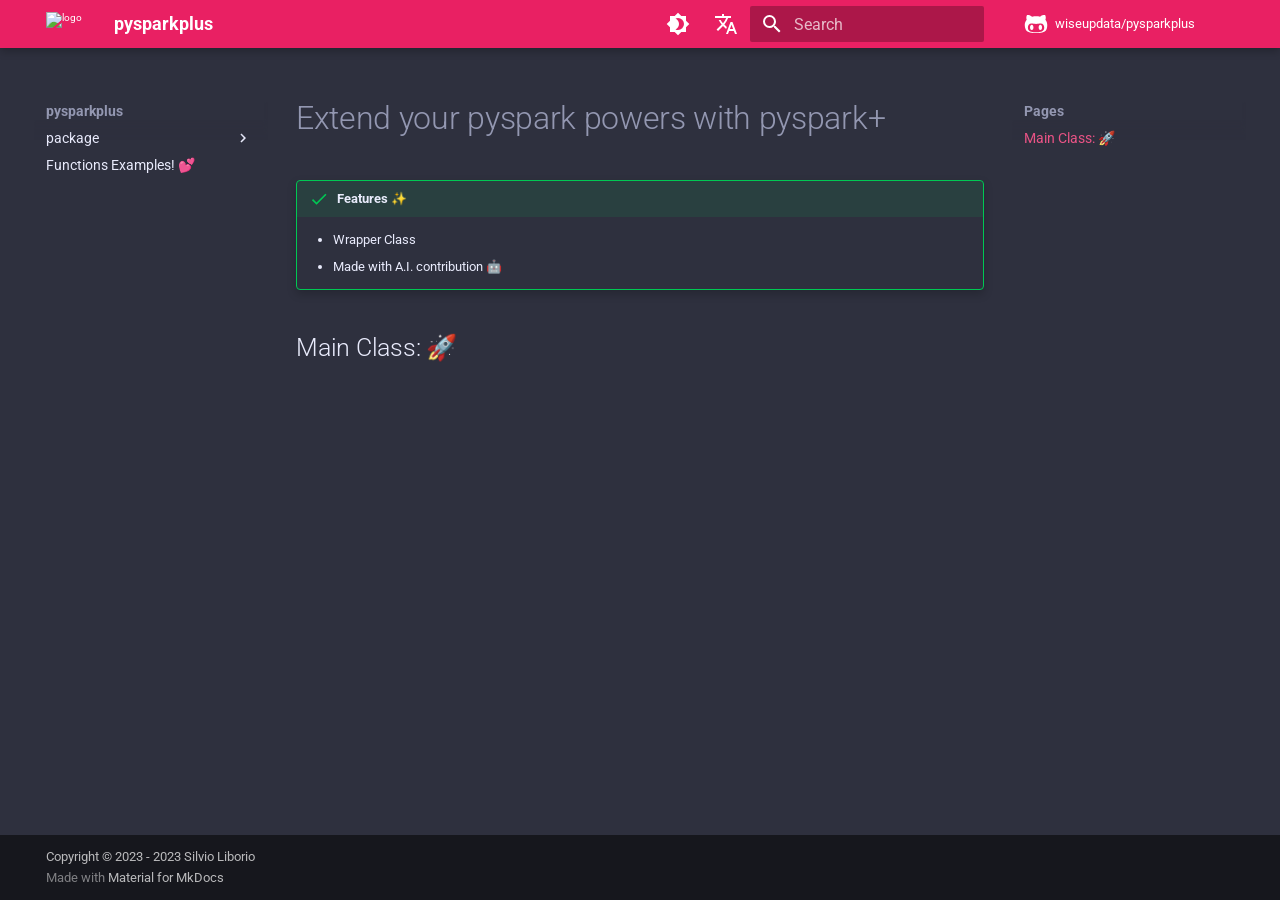
==== index.html @ 734c0e53 "Deployed 03ac4de with MkDocs version: 1.4.2" ====
<!doctype html>
<html lang="en" class="no-js">
  <head>
    
      <meta charset="utf-8">
      <meta name="viewport" content="width=device-width,initial-scale=1">
      
        <meta name="description" content="Extend your string powers with pyspark+  ">
      
      
        <meta name="author" content="Silvio Liborio">
      
      
        <link rel="canonical" href="https://wiseupdata.github.io/pysparkplus/index.html/">
      
      
      
      <link rel="icon" href="https://raw.githubusercontent.com/wiseupdata/pysparkplus/main/assets/imgs/python.png">
      <meta name="generator" content="mkdocs-1.4.2, mkdocs-material-9.1.6">
    
    
      
        <title>pysparkplus</title>
      
    
    
      <link rel="stylesheet" href="assets/stylesheets/main.ded33207.min.css">
      
        
        <link rel="stylesheet" href="assets/stylesheets/palette.a0c5b2b5.min.css">
      
      

    
    
    
      
        
        
        <link rel="preconnect" href="https://fonts.gstatic.com" crossorigin>
        <link rel="stylesheet" href="https://fonts.googleapis.com/css?family=Roboto:300,300i,400,400i,700,700i%7CRoboto+Mono:400,400i,700,700i&display=fallback">
        <style>:root{--md-text-font:"Roboto";--md-code-font:"Roboto Mono"}</style>
      
    
    
      <link rel="stylesheet" href="assets/_mkdocstrings.css">
    
      <link rel="stylesheet" href="themes/pysparkplus.css">
    
    <script>__md_scope=new URL(".",location),__md_hash=e=>[...e].reduce((e,_)=>(e<<5)-e+_.charCodeAt(0),0),__md_get=(e,_=localStorage,t=__md_scope)=>JSON.parse(_.getItem(t.pathname+"."+e)),__md_set=(e,_,t=localStorage,a=__md_scope)=>{try{t.setItem(a.pathname+"."+e,JSON.stringify(_))}catch(e){}}</script>
    
      

    
    
    
  </head>
  
  
    
    
      
    
    
    
    
    <body dir="ltr" data-md-color-scheme="slate" data-md-color-primary="pink" data-md-color-accent="lime">
  
    
    
      <script>var palette=__md_get("__palette");if(palette&&"object"==typeof palette.color)for(var key of Object.keys(palette.color))document.body.setAttribute("data-md-color-"+key,palette.color[key])</script>
    
    <input class="md-toggle" data-md-toggle="drawer" type="checkbox" id="__drawer" autocomplete="off">
    <input class="md-toggle" data-md-toggle="search" type="checkbox" id="__search" autocomplete="off">
    <label class="md-overlay" for="__drawer"></label>
    <div data-md-component="skip">
      
        
        <a href="#extend-your-pyspark-powers-with-pyspark" class="md-skip">
          Skip to content
        </a>
      
    </div>
    <div data-md-component="announce">
      
    </div>
    
    
      

  

<header class="md-header md-header--shadow" data-md-component="header">
  <nav class="md-header__inner md-grid" aria-label="Header">
    <a href="." title="pysparkplus" class="md-header__button md-logo" aria-label="pysparkplus" data-md-component="logo">
      
  <img src="https://raw.githubusercontent.com/wiseupdata/pysparkplus/main/assets/imgs/python.png" alt="logo">

    </a>
    <label class="md-header__button md-icon" for="__drawer">
      <svg xmlns="http://www.w3.org/2000/svg" viewBox="0 0 24 24"><path d="M3 6h18v2H3V6m0 5h18v2H3v-2m0 5h18v2H3v-2Z"/></svg>
    </label>
    <div class="md-header__title" data-md-component="header-title">
      <div class="md-header__ellipsis">
        <div class="md-header__topic">
          <span class="md-ellipsis">
            pysparkplus
          </span>
        </div>
        <div class="md-header__topic" data-md-component="header-topic">
          <span class="md-ellipsis">
            
              Extend your pyspark powers with pyspark+
            
          </span>
        </div>
      </div>
    </div>
    
      <form class="md-header__option" data-md-component="palette">
        
          
          <input class="md-option" data-md-color-media="" data-md-color-scheme="slate" data-md-color-primary="pink" data-md-color-accent="lime"  aria-label="Switch to light mode"  type="radio" name="__palette" id="__palette_1">
          
            <label class="md-header__button md-icon" title="Switch to light mode" for="__palette_2" hidden>
              <svg xmlns="http://www.w3.org/2000/svg" viewBox="0 0 24 24"><path d="M12 18c-.89 0-1.74-.2-2.5-.55C11.56 16.5 13 14.42 13 12c0-2.42-1.44-4.5-3.5-5.45C10.26 6.2 11.11 6 12 6a6 6 0 0 1 6 6 6 6 0 0 1-6 6m8-9.31V4h-4.69L12 .69 8.69 4H4v4.69L.69 12 4 15.31V20h4.69L12 23.31 15.31 20H20v-4.69L23.31 12 20 8.69Z"/></svg>
            </label>
          
        
          
          <input class="md-option" data-md-color-media="" data-md-color-scheme="default" data-md-color-primary="pink" data-md-color-accent="pink"  aria-label="Switch to dark mode"  type="radio" name="__palette" id="__palette_2">
          
            <label class="md-header__button md-icon" title="Switch to dark mode" for="__palette_1" hidden>
              <svg xmlns="http://www.w3.org/2000/svg" viewBox="0 0 24 24"><path d="m17.75 4.09-2.53 1.94.91 3.06-2.63-1.81-2.63 1.81.91-3.06-2.53-1.94L12.44 4l1.06-3 1.06 3 3.19.09m3.5 6.91-1.64 1.25.59 1.98-1.7-1.17-1.7 1.17.59-1.98L15.75 11l2.06-.05L18.5 9l.69 1.95 2.06.05m-2.28 4.95c.83-.08 1.72 1.1 1.19 1.85-.32.45-.66.87-1.08 1.27C15.17 23 8.84 23 4.94 19.07c-3.91-3.9-3.91-10.24 0-14.14.4-.4.82-.76 1.27-1.08.75-.53 1.93.36 1.85 1.19-.27 2.86.69 5.83 2.89 8.02a9.96 9.96 0 0 0 8.02 2.89m-1.64 2.02a12.08 12.08 0 0 1-7.8-3.47c-2.17-2.19-3.33-5-3.49-7.82-2.81 3.14-2.7 7.96.31 10.98 3.02 3.01 7.84 3.12 10.98.31Z"/></svg>
            </label>
          
        
      </form>
    
    
      <div class="md-header__option">
        <div class="md-select">
          
          <button class="md-header__button md-icon" aria-label="Select language">
            <svg xmlns="http://www.w3.org/2000/svg" viewBox="0 0 24 24"><path d="m12.87 15.07-2.54-2.51.03-.03A17.52 17.52 0 0 0 14.07 6H17V4h-7V2H8v2H1v2h11.17C11.5 7.92 10.44 9.75 9 11.35 8.07 10.32 7.3 9.19 6.69 8h-2c.73 1.63 1.73 3.17 2.98 4.56l-5.09 5.02L4 19l5-5 3.11 3.11.76-2.04M18.5 10h-2L12 22h2l1.12-3h4.75L21 22h2l-4.5-12m-2.62 7 1.62-4.33L19.12 17h-3.24Z"/></svg>
          </button>
          <div class="md-select__inner">
            <ul class="md-select__list">
              
                <li class="md-select__item">
                  <a href="https://wiseupdata.github.io/pysparkplus/" hreflang="" class="md-select__link">
                    English
                  </a>
                </li>
              
            </ul>
          </div>
        </div>
      </div>
    
    
      <label class="md-header__button md-icon" for="__search">
        <svg xmlns="http://www.w3.org/2000/svg" viewBox="0 0 24 24"><path d="M9.5 3A6.5 6.5 0 0 1 16 9.5c0 1.61-.59 3.09-1.56 4.23l.27.27h.79l5 5-1.5 1.5-5-5v-.79l-.27-.27A6.516 6.516 0 0 1 9.5 16 6.5 6.5 0 0 1 3 9.5 6.5 6.5 0 0 1 9.5 3m0 2C7 5 5 7 5 9.5S7 14 9.5 14 14 12 14 9.5 12 5 9.5 5Z"/></svg>
      </label>
      <div class="md-search" data-md-component="search" role="dialog">
  <label class="md-search__overlay" for="__search"></label>
  <div class="md-search__inner" role="search">
    <form class="md-search__form" name="search">
      <input type="text" class="md-search__input" name="query" aria-label="Search" placeholder="Search" autocapitalize="off" autocorrect="off" autocomplete="off" spellcheck="false" data-md-component="search-query" required>
      <label class="md-search__icon md-icon" for="__search">
        <svg xmlns="http://www.w3.org/2000/svg" viewBox="0 0 24 24"><path d="M9.5 3A6.5 6.5 0 0 1 16 9.5c0 1.61-.59 3.09-1.56 4.23l.27.27h.79l5 5-1.5 1.5-5-5v-.79l-.27-.27A6.516 6.516 0 0 1 9.5 16 6.5 6.5 0 0 1 3 9.5 6.5 6.5 0 0 1 9.5 3m0 2C7 5 5 7 5 9.5S7 14 9.5 14 14 12 14 9.5 12 5 9.5 5Z"/></svg>
        <svg xmlns="http://www.w3.org/2000/svg" viewBox="0 0 24 24"><path d="M20 11v2H8l5.5 5.5-1.42 1.42L4.16 12l7.92-7.92L13.5 5.5 8 11h12Z"/></svg>
      </label>
      <nav class="md-search__options" aria-label="Search">
        
        <button type="reset" class="md-search__icon md-icon" title="Clear" aria-label="Clear" tabindex="-1">
          <svg xmlns="http://www.w3.org/2000/svg" viewBox="0 0 24 24"><path d="M19 6.41 17.59 5 12 10.59 6.41 5 5 6.41 10.59 12 5 17.59 6.41 19 12 13.41 17.59 19 19 17.59 13.41 12 19 6.41Z"/></svg>
        </button>
      </nav>
      
    </form>
    <div class="md-search__output">
      <div class="md-search__scrollwrap" data-md-scrollfix>
        <div class="md-search-result" data-md-component="search-result">
          <div class="md-search-result__meta">
            Initializing search
          </div>
          <ol class="md-search-result__list" role="presentation"></ol>
        </div>
      </div>
    </div>
  </div>
</div>
    
    
      <div class="md-header__source">
        <a href="https://github.com/wiseupdata/pysparkplus" title="Go to repository" class="md-source" data-md-component="source">
  <div class="md-source__icon md-icon">
    
    <svg xmlns="http://www.w3.org/2000/svg" viewBox="0 0 480 512"><!--! Font Awesome Free 6.4.0 by @fontawesome - https://fontawesome.com License - https://fontawesome.com/license/free (Icons: CC BY 4.0, Fonts: SIL OFL 1.1, Code: MIT License) Copyright 2023 Fonticons, Inc.--><path d="M186.1 328.7c0 20.9-10.9 55.1-36.7 55.1s-36.7-34.2-36.7-55.1 10.9-55.1 36.7-55.1 36.7 34.2 36.7 55.1zM480 278.2c0 31.9-3.2 65.7-17.5 95-37.9 76.6-142.1 74.8-216.7 74.8-75.8 0-186.2 2.7-225.6-74.8-14.6-29-20.2-63.1-20.2-95 0-41.9 13.9-81.5 41.5-113.6-5.2-15.8-7.7-32.4-7.7-48.8 0-21.5 4.9-32.3 14.6-51.8 45.3 0 74.3 9 108.8 36 29-6.9 58.8-10 88.7-10 27 0 54.2 2.9 80.4 9.2 34-26.7 63-35.2 107.8-35.2 9.8 19.5 14.6 30.3 14.6 51.8 0 16.4-2.6 32.7-7.7 48.2 27.5 32.4 39 72.3 39 114.2zm-64.3 50.5c0-43.9-26.7-82.6-73.5-82.6-18.9 0-37 3.4-56 6-14.9 2.3-29.8 3.2-45.1 3.2-15.2 0-30.1-.9-45.1-3.2-18.7-2.6-37-6-56-6-46.8 0-73.5 38.7-73.5 82.6 0 87.8 80.4 101.3 150.4 101.3h48.2c70.3 0 150.6-13.4 150.6-101.3zm-82.6-55.1c-25.8 0-36.7 34.2-36.7 55.1s10.9 55.1 36.7 55.1 36.7-34.2 36.7-55.1-10.9-55.1-36.7-55.1z"/></svg>
  </div>
  <div class="md-source__repository">
    wiseupdata/pysparkplus
  </div>
</a>
      </div>
    
  </nav>
  
</header>
    
    <div class="md-container" data-md-component="container">
      
      
        
          
        
      
      <main class="md-main" data-md-component="main">
        <div class="md-main__inner md-grid">
          
            
              
              <div class="md-sidebar md-sidebar--primary" data-md-component="sidebar" data-md-type="navigation" >
                <div class="md-sidebar__scrollwrap">
                  <div class="md-sidebar__inner">
                    


<nav class="md-nav md-nav--primary" aria-label="Navigation" data-md-level="0">
  <label class="md-nav__title" for="__drawer">
    <a href="." title="pysparkplus" class="md-nav__button md-logo" aria-label="pysparkplus" data-md-component="logo">
      
  <img src="https://raw.githubusercontent.com/wiseupdata/pysparkplus/main/assets/imgs/python.png" alt="logo">

    </a>
    pysparkplus
  </label>
  
    <div class="md-nav__source">
      <a href="https://github.com/wiseupdata/pysparkplus" title="Go to repository" class="md-source" data-md-component="source">
  <div class="md-source__icon md-icon">
    
    <svg xmlns="http://www.w3.org/2000/svg" viewBox="0 0 480 512"><!--! Font Awesome Free 6.4.0 by @fontawesome - https://fontawesome.com License - https://fontawesome.com/license/free (Icons: CC BY 4.0, Fonts: SIL OFL 1.1, Code: MIT License) Copyright 2023 Fonticons, Inc.--><path d="M186.1 328.7c0 20.9-10.9 55.1-36.7 55.1s-36.7-34.2-36.7-55.1 10.9-55.1 36.7-55.1 36.7 34.2 36.7 55.1zM480 278.2c0 31.9-3.2 65.7-17.5 95-37.9 76.6-142.1 74.8-216.7 74.8-75.8 0-186.2 2.7-225.6-74.8-14.6-29-20.2-63.1-20.2-95 0-41.9 13.9-81.5 41.5-113.6-5.2-15.8-7.7-32.4-7.7-48.8 0-21.5 4.9-32.3 14.6-51.8 45.3 0 74.3 9 108.8 36 29-6.9 58.8-10 88.7-10 27 0 54.2 2.9 80.4 9.2 34-26.7 63-35.2 107.8-35.2 9.8 19.5 14.6 30.3 14.6 51.8 0 16.4-2.6 32.7-7.7 48.2 27.5 32.4 39 72.3 39 114.2zm-64.3 50.5c0-43.9-26.7-82.6-73.5-82.6-18.9 0-37 3.4-56 6-14.9 2.3-29.8 3.2-45.1 3.2-15.2 0-30.1-.9-45.1-3.2-18.7-2.6-37-6-56-6-46.8 0-73.5 38.7-73.5 82.6 0 87.8 80.4 101.3 150.4 101.3h48.2c70.3 0 150.6-13.4 150.6-101.3zm-82.6-55.1c-25.8 0-36.7 34.2-36.7 55.1s10.9 55.1 36.7 55.1 36.7-34.2 36.7-55.1-10.9-55.1-36.7-55.1z"/></svg>
  </div>
  <div class="md-source__repository">
    wiseupdata/pysparkplus
  </div>
</a>
    </div>
  
  <ul class="md-nav__list" data-md-scrollfix>
    
      
      
      

  
  
  
    
    <li class="md-nav__item md-nav__item--nested">
      
      
      
      
      <input class="md-nav__toggle md-toggle " type="checkbox" id="__nav_1" >
      
      
      
        
        
        <div class="md-nav__link md-nav__link--index ">
          <a href="pysparkplus/SUMMARY/">package</a>
          
            <label for="__nav_1">
              <span class="md-nav__icon md-icon"></span>
            </label>
          
        </div>
      
      <nav class="md-nav" data-md-level="1" aria-labelledby="__nav_1_label" aria-expanded="false">
        <label class="md-nav__title" for="__nav_1">
          <span class="md-nav__icon md-icon"></span>
          package
        </label>
        <ul class="md-nav__list" data-md-scrollfix>
          
            
              
  
  
  
    <li class="md-nav__item">
      <a href="pysparkplus/dataframe/" class="md-nav__link">
        Dataframe
      </a>
    </li>
  

            
          
            
              
  
  
  
    <li class="md-nav__item">
      <a href="pysparkplus/main/" class="md-nav__link">
        Main
      </a>
    </li>
  

            
          
        </ul>
      </nav>
    </li>
  

    
      
      
      

  
  
  
    <li class="md-nav__item">
      <a href="examples/functions_01/" class="md-nav__link">
        Functions Examples!  💕
      </a>
    </li>
  

    
  </ul>
</nav>
                  </div>
                </div>
              </div>
            
            
              
              <div class="md-sidebar md-sidebar--secondary" data-md-component="sidebar" data-md-type="toc" >
                <div class="md-sidebar__scrollwrap">
                  <div class="md-sidebar__inner">
                    

  

<nav class="md-nav md-nav--secondary" aria-label="Pages">
  
  
  
    
  
  
    <label class="md-nav__title" for="__toc">
      <span class="md-nav__icon md-icon"></span>
      Pages
    </label>
    <ul class="md-nav__list" data-md-component="toc" data-md-scrollfix>
      
        <li class="md-nav__item">
  <a href="#main-class" class="md-nav__link">
    Main Class: 🚀
  </a>
  
</li>
      
    </ul>
  
</nav>
                  </div>
                </div>
              </div>
            
          
          
            <div class="md-content" data-md-component="content">
              <article class="md-content__inner md-typeset">
                
                  

  
  


<h1 id="extend-your-pyspark-powers-with-pyspark">Extend your pyspark powers with pyspark+<a class="headerlink" href="#extend-your-pyspark-powers-with-pyspark" title="Permanent link">&para;</a></h1>
<div class="admonition success">
<p class="admonition-title">Features ✨️</p>
<ul>
<li>Wrapper Class</li>
<li>Made with A.I. contribution 🤖 </li>
</ul>
</div>
<h2 id="main-class">Main Class: 🚀<a class="headerlink" href="#main-class" title="Permanent link">&para;</a></h2>





                
              </article>
            </div>
          
          
        </div>
        
      </main>
      
        <footer class="md-footer">
  
  <div class="md-footer-meta md-typeset">
    <div class="md-footer-meta__inner md-grid">
      <div class="md-copyright">
  
    <div class="md-copyright__highlight">
      Copyright &copy; 2023 - 2023 Silvio Liborio
    </div>
  
  
    Made with
    <a href="https://squidfunk.github.io/mkdocs-material/" target="_blank" rel="noopener">
      Material for MkDocs
    </a>
  
</div>
      
    </div>
  </div>
</footer>
      
    </div>
    <div class="md-dialog" data-md-component="dialog">
      <div class="md-dialog__inner md-typeset"></div>
    </div>
    
    <script id="__config" type="application/json">{"base": ".", "features": [], "search": "assets/javascripts/workers/search.208ed371.min.js", "translations": {"clipboard.copied": "Copied to clipboard", "clipboard.copy": "Copy to clipboard", "search.result.more.one": "1 more on this page", "search.result.more.other": "# more on this page", "search.result.none": "No matching documents", "search.result.one": "1 matching document", "search.result.other": "# matching documents", "search.result.placeholder": "Type to start searching", "search.result.term.missing": "Missing", "select.version": "Select version"}}</script>
    
    
      <script src="assets/javascripts/bundle.51198bba.min.js"></script>
      
    
  </body>
</html>
---- assets/stylesheets/main.ded33207.min.css ----
@charset "UTF-8";html{-webkit-text-size-adjust:none;-moz-text-size-adjust:none;text-size-adjust:none;box-sizing:border-box}*,:after,:before{box-sizing:inherit}@media (prefers-reduced-motion){*,:after,:before{transition:none!important}}body{margin:0}a,button,input,label{-webkit-tap-highlight-color:transparent}a{color:inherit;text-decoration:none}hr{border:0;box-sizing:initial;display:block;height:.05rem;overflow:visible;padding:0}small{font-size:80%}sub,sup{line-height:1em}img{border-style:none}table{border-collapse:initial;border-spacing:0}td,th{font-weight:400;vertical-align:top}button{background:#0000;border:0;font-family:inherit;font-size:inherit;margin:0;padding:0}input{border:0;outline:none}:root{--md-primary-fg-color:#4051b5;--md-primary-fg-color--light:#5d6cc0;--md-primary-fg-color--dark:#303fa1;--md-primary-bg-color:#fff;--md-primary-bg-color--light:#ffffffb3;--md-accent-fg-color:#526cfe;--md-accent-fg-color--transparent:#526cfe1a;--md-accent-bg-color:#fff;--md-accent-bg-color--light:#ffffffb3}:root,[data-md-color-scheme=default]{--md-default-fg-color:#000000de;--md-default-fg-color--light:#0000008a;--md-default-fg-color--lighter:#00000052;--md-default-fg-color--lightest:#00000012;--md-default-bg-color:#fff;--md-default-bg-color--light:#ffffffb3;--md-default-bg-color--lighter:#ffffff4d;--md-default-bg-color--lightest:#ffffff1f;--md-code-fg-color:#36464e;--md-code-bg-color:#f5f5f5;--md-code-hl-color:#ffff0080;--md-code-hl-number-color:#d52a2a;--md-code-hl-special-color:#db1457;--md-code-hl-function-color:#a846b9;--md-code-hl-constant-color:#6e59d9;--md-code-hl-keyword-color:#3f6ec6;--md-code-hl-string-color:#1c7d4d;--md-code-hl-name-color:var(--md-code-fg-color);--md-code-hl-operator-color:var(--md-default-fg-color--light);--md-code-hl-punctuation-color:var(--md-default-fg-color--light);--md-code-hl-comment-color:var(--md-default-fg-color--light);--md-code-hl-generic-color:var(--md-default-fg-color--light);--md-code-hl-variable-color:var(--md-default-fg-color--light);--md-typeset-color:var(--md-default-fg-color);--md-typeset-a-color:var(--md-primary-fg-color);--md-typeset-mark-color:#ffff0080;--md-typeset-del-color:#f5503d26;--md-typeset-ins-color:#0bd57026;--md-typeset-kbd-color:#fafafa;--md-typeset-kbd-accent-color:#fff;--md-typeset-kbd-border-color:#b8b8b8;--md-typeset-table-color:#0000001f;--md-typeset-table-color--light:rgba(0,0,0,.035);--md-admonition-fg-color:var(--md-default-fg-color);--md-admonition-bg-color:var(--md-default-bg-color);--md-warning-fg-color:#000000de;--md-warning-bg-color:#ff9;--md-footer-fg-color:#fff;--md-footer-fg-color--light:#ffffffb3;--md-footer-fg-color--lighter:#ffffff73;--md-footer-bg-color:#000000de;--md-footer-bg-color--dark:#00000052;--md-shadow-z1:0 0.2rem 0.5rem #0000000d,0 0 0.05rem #0000001a;--md-shadow-z2:0 0.2rem 0.5rem #0000001a,0 0 0.05rem #00000040;--md-shadow-z3:0 0.2rem 0.5rem #0003,0 0 0.05rem #00000059}.md-icon svg{fill:currentcolor;display:block;height:1.2rem;width:1.2rem}body{-webkit-font-smoothing:antialiased;-moz-osx-font-smoothing:grayscale;--md-text-font-family:var(--md-text-font,_),-apple-system,BlinkMacSystemFont,Helvetica,Arial,sans-serif;--md-code-font-family:var(--md-code-font,_),SFMono-Regular,Consolas,Menlo,monospace}aside,body,input{font-feature-settings:"kern","liga";color:var(--md-typeset-color);font-family:var(--md-text-font-family)}code,kbd,pre{font-feature-settings:"kern";font-family:var(--md-code-font-family)}:root{--md-typeset-table-sort-icon:url('data:image/svg+xml;charset=utf-8,<svg xmlns="http://www.w3.org/2000/svg" viewBox="0 0 24 24"><path d="m18 21-4-4h3V7h-3l4-4 4 4h-3v10h3M2 19v-2h10v2M2 13v-2h7v2M2 7V5h4v2H2Z"/></svg>');--md-typeset-table-sort-icon--asc:url('data:image/svg+xml;charset=utf-8,<svg xmlns="http://www.w3.org/2000/svg" viewBox="0 0 24 24"><path d="M19 17h3l-4 4-4-4h3V3h2M2 17h10v2H2M6 5v2H2V5m0 6h7v2H2v-2Z"/></svg>');--md-typeset-table-sort-icon--desc:url('data:image/svg+xml;charset=utf-8,<svg xmlns="http://www.w3.org/2000/svg" viewBox="0 0 24 24"><path d="M19 7h3l-4-4-4 4h3v14h2M2 17h10v2H2M6 5v2H2V5m0 6h7v2H2v-2Z"/></svg>')}.md-typeset{-webkit-print-color-adjust:exact;color-adjust:exact;font-size:.8rem;line-height:1.6}@media print{.md-typeset{font-size:.68rem}}.md-typeset blockquote,.md-typeset dl,.md-typeset figure,.md-typeset ol,.md-typeset pre,.md-typeset ul{margin-bottom:1em;margin-top:1em}.md-typeset h1{color:var(--md-default-fg-color--light);font-size:2em;line-height:1.3;margin:0 0 1.25em}.md-typeset h1,.md-typeset h2{font-weight:300;letter-spacing:-.01em}.md-typeset h2{font-size:1.5625em;line-height:1.4;margin:1.6em 0 .64em}.md-typeset h3{font-size:1.25em;font-weight:400;letter-spacing:-.01em;line-height:1.5;margin:1.6em 0 .8em}.md-typeset h2+h3{margin-top:.8em}.md-typeset h4{font-weight:700;letter-spacing:-.01em;margin:1em 0}.md-typeset h5,.md-typeset h6{color:var(--md-default-fg-color--light);font-size:.8em;font-weight:700;letter-spacing:-.01em;margin:1.25em 0}.md-typeset h5{text-transform:uppercase}.md-typeset hr{border-bottom:.05rem solid var(--md-default-fg-color--lightest);display:flow-root;margin:1.5em 0}.md-typeset a{color:var(--md-typeset-a-color);word-break:break-word}.md-typeset a,.md-typeset a:before{transition:color 125ms}.md-typeset a:focus,.md-typeset a:hover{color:var(--md-accent-fg-color)}.md-typeset a:focus code,.md-typeset a:hover code{background-color:var(--md-accent-fg-color--transparent)}.md-typeset a code{color:currentcolor;transition:background-color 125ms}.md-typeset a.focus-visible{outline-color:var(--md-accent-fg-color);outline-offset:.2rem}.md-typeset code,.md-typeset kbd,.md-typeset pre{color:var(--md-code-fg-color);direction:ltr;font-variant-ligatures:none}@media print{.md-typeset code,.md-typeset kbd,.md-typeset pre{white-space:pre-wrap}}.md-typeset code{background-color:var(--md-code-bg-color);border-radius:.1rem;-webkit-box-decoration-break:clone;box-decoration-break:clone;font-size:.85em;padding:0 .2941176471em;word-break:break-word}.md-typeset code:not(.focus-visible){-webkit-tap-highlight-color:transparent;outline:none}.md-typeset pre{display:flow-root;line-height:1.4;position:relative}.md-typeset pre>code{-webkit-box-decoration-break:slice;box-decoration-break:slice;box-shadow:none;display:block;margin:0;outline-color:var(--md-accent-fg-color);overflow:auto;padding:.7720588235em 1.1764705882em;scrollbar-color:var(--md-default-fg-color--lighter) #0000;scrollbar-width:thin;touch-action:auto;word-break:normal}.md-typeset pre>code:hover{scrollbar-color:var(--md-accent-fg-color) #0000}.md-typeset pre>code::-webkit-scrollbar{height:.2rem;width:.2rem}.md-typeset pre>code::-webkit-scrollbar-thumb{background-color:var(--md-default-fg-color--lighter)}.md-typeset pre>code::-webkit-scrollbar-thumb:hover{background-color:var(--md-accent-fg-color)}.md-typeset kbd{background-color:var(--md-typeset-kbd-color);border-radius:.1rem;box-shadow:0 .1rem 0 .05rem var(--md-typeset-kbd-border-color),0 .1rem 0 var(--md-typeset-kbd-border-color),0 -.1rem .2rem var(--md-typeset-kbd-accent-color) inset;color:var(--md-default-fg-color);display:inline-block;font-size:.75em;padding:0 .6666666667em;vertical-align:text-top;word-break:break-word}.md-typeset mark{background-color:var(--md-typeset-mark-color);-webkit-box-decoration-break:clone;box-decoration-break:clone;color:inherit;word-break:break-word}.md-typeset abbr{border-bottom:.05rem dotted var(--md-default-fg-color--light);cursor:help;text-decoration:none}@media (hover:none){.md-typeset abbr[title]:focus:after,.md-typeset abbr[title]:hover:after{background-color:var(--md-default-fg-color);border-radius:.1rem;box-shadow:var(--md-shadow-z3);color:var(--md-default-bg-color);content:attr(title);font-size:.7rem;left:.8rem;margin-top:2em;padding:.2rem .3rem;position:absolute;right:.8rem}}.md-typeset small{opacity:.75}[dir=ltr] .md-typeset sub,[dir=ltr] .md-typeset sup{margin-left:.078125em}[dir=rtl] .md-typeset sub,[dir=rtl] .md-typeset sup{margin-right:.078125em}[dir=ltr] .md-typeset blockquote{padding-left:.6rem}[dir=rtl] .md-typeset blockquote{padding-right:.6rem}[dir=ltr] .md-typeset blockquote{border-left:.2rem solid var(--md-default-fg-color--lighter)}[dir=rtl] .md-typeset blockquote{border-right:.2rem solid var(--md-default-fg-color--lighter)}.md-typeset blockquote{color:var(--md-default-fg-color--light);margin-left:0;margin-right:0}.md-typeset ul{list-style-type:disc}[dir=ltr] .md-typeset ol,[dir=ltr] .md-typeset ul{margin-left:.625em}[dir=rtl] .md-typeset ol,[dir=rtl] .md-typeset ul{margin-right:.625em}.md-typeset ol,.md-typeset ul{padding:0}.md-typeset ol:not([hidden]),.md-typeset ul:not([hidden]){display:flow-root}.md-typeset ol ol,.md-typeset ul ol{list-style-type:lower-alpha}.md-typeset ol ol ol,.md-typeset ul ol ol{list-style-type:lower-roman}[dir=ltr] .md-typeset ol li,[dir=ltr] .md-typeset ul li{margin-left:1.25em}[dir=rtl] .md-typeset ol li,[dir=rtl] .md-typeset ul li{margin-right:1.25em}.md-typeset ol li,.md-typeset ul li{margin-bottom:.5em}.md-typeset ol li blockquote,.md-typeset ol li p,.md-typeset ul li blockquote,.md-typeset ul li p{margin:.5em 0}.md-typeset ol li:last-child,.md-typeset ul li:last-child{margin-bottom:0}[dir=ltr] .md-typeset ol li ol,[dir=ltr] .md-typeset ol li ul,[dir=ltr] .md-typeset ul li ol,[dir=ltr] .md-typeset ul li ul{margin-left:.625em}[dir=rtl] .md-typeset ol li ol,[dir=rtl] .md-typeset ol li ul,[dir=rtl] .md-typeset ul li ol,[dir=rtl] .md-typeset ul li ul{margin-right:.625em}.md-typeset ol li ol,.md-typeset ol li ul,.md-typeset ul li ol,.md-typeset ul li ul{margin-bottom:.5em;margin-top:.5em}[dir=ltr] .md-typeset dd{margin-left:1.875em}[dir=rtl] .md-typeset dd{margin-right:1.875em}.md-typeset dd{margin-bottom:1.5em;margin-top:1em}.md-typeset img,.md-typeset svg,.md-typeset video{height:auto;max-width:100%}.md-typeset img[align=left]{margin:1em 1em 1em 0}.md-typeset img[align=right]{margin:1em 0 1em 1em}.md-typeset img[align]:only-child{margin-top:0}.md-typeset img[src$="#gh-dark-mode-only"],.md-typeset img[src$="#only-dark"]{display:none}.md-typeset figure{display:flow-root;margin:1em auto;max-width:100%;text-align:center;width:-webkit-fit-content;width:-moz-fit-content;width:fit-content}.md-typeset figure img{display:block}.md-typeset figcaption{font-style:italic;margin:1em auto;max-width:24rem}.md-typeset iframe{max-width:100%}.md-typeset table:not([class]){background-color:var(--md-default-bg-color);border:.05rem solid var(--md-typeset-table-color);border-radius:.1rem;display:inline-block;font-size:.64rem;max-width:100%;overflow:auto;touch-action:auto}@media print{.md-typeset table:not([class]){display:table}}.md-typeset table:not([class])+*{margin-top:1.5em}.md-typeset table:not([class]) td>:first-child,.md-typeset table:not([class]) th>:first-child{margin-top:0}.md-typeset table:not([class]) td>:last-child,.md-typeset table:not([class]) th>:last-child{margin-bottom:0}.md-typeset table:not([class]) td:not([align]),.md-typeset table:not([class]) th:not([align]){text-align:left}[dir=rtl] .md-typeset table:not([class]) td:not([align]),[dir=rtl] .md-typeset table:not([class]) th:not([align]){text-align:right}.md-typeset table:not([class]) th{font-weight:700;min-width:5rem;padding:.9375em 1.25em;vertical-align:top}.md-typeset table:not([class]) td{border-top:.05rem solid var(--md-typeset-table-color);padding:.9375em 1.25em;vertical-align:top}.md-typeset table:not([class]) tbody tr{transition:background-color 125ms}.md-typeset table:not([class]) tbody tr:hover{background-color:var(--md-typeset-table-color--light);box-shadow:0 .05rem 0 var(--md-default-bg-color) inset}.md-typeset table:not([class]) a{word-break:normal}.md-typeset table th[role=columnheader]{cursor:pointer}[dir=ltr] .md-typeset table th[role=columnheader]:after{margin-left:.5em}[dir=rtl] .md-typeset table th[role=columnheader]:after{margin-right:.5em}.md-typeset table th[role=columnheader]:after{content:"";display:inline-block;height:1.2em;-webkit-mask-image:var(--md-typeset-table-sort-icon);mask-image:var(--md-typeset-table-sort-icon);-webkit-mask-repeat:no-repeat;mask-repeat:no-repeat;-webkit-mask-size:contain;mask-size:contain;transition:background-color 125ms;vertical-align:text-bottom;width:1.2em}.md-typeset table th[role=columnheader]:hover:after{background-color:var(--md-default-fg-color--lighter)}.md-typeset table th[role=columnheader][aria-sort=ascending]:after{background-color:var(--md-default-fg-color--light);-webkit-mask-image:var(--md-typeset-table-sort-icon--asc);mask-image:var(--md-typeset-table-sort-icon--asc)}.md-typeset table th[role=columnheader][aria-sort=descending]:after{background-color:var(--md-default-fg-color--light);-webkit-mask-image:var(--md-typeset-table-sort-icon--desc);mask-image:var(--md-typeset-table-sort-icon--desc)}.md-typeset__scrollwrap{margin:1em -.8rem;overflow-x:auto;touch-action:auto}.md-typeset__table{display:inline-block;margin-bottom:.5em;padding:0 .8rem}@media print{.md-typeset__table{display:block}}html .md-typeset__table table{display:table;margin:0;overflow:hidden;width:100%}@media screen and (max-width:44.9375em){.md-content__inner>pre{margin:1em -.8rem}.md-content__inner>pre code{border-radius:0}}.md-banner{background-color:var(--md-footer-bg-color);color:var(--md-footer-fg-color);overflow:auto}@media print{.md-banner{display:none}}.md-banner--warning{background-color:var(--md-warning-bg-color);color:var(--md-warning-fg-color)}.md-banner__inner{font-size:.7rem;margin:.6rem auto;padding:0 .8rem}[dir=ltr] .md-banner__button{float:right}[dir=rtl] .md-banner__button{float:left}.md-banner__button{color:inherit;cursor:pointer;transition:opacity .25s}.md-banner__button:hover{opacity:.7}html{font-size:125%;height:100%;overflow-x:hidden}@media screen and (min-width:100em){html{font-size:137.5%}}@media screen and (min-width:125em){html{font-size:150%}}body{background-color:var(--md-default-bg-color);display:flex;flex-direction:column;font-size:.5rem;min-height:100%;position:relative;width:100%}@media print{body{display:block}}@media screen and (max-width:59.9375em){body[data-md-scrolllock]{position:fixed}}.md-grid{margin-left:auto;margin-right:auto;max-width:61rem}.md-container{display:flex;flex-direction:column;flex-grow:1}@media print{.md-container{display:block}}.md-main{flex-grow:1}.md-main__inner{display:flex;height:100%;margin-top:1.5rem}.md-ellipsis{overflow:hidden;text-overflow:ellipsis}.md-toggle{display:none}.md-option{height:0;opacity:0;position:absolute;width:0}.md-option:checked+label:not([hidden]){display:block}.md-option.focus-visible+label{outline-color:var(--md-accent-fg-color);outline-style:auto}.md-skip{background-color:var(--md-default-fg-color);border-radius:.1rem;color:var(--md-default-bg-color);font-size:.64rem;margin:.5rem;opacity:0;outline-color:var(--md-accent-fg-color);padding:.3rem .5rem;position:fixed;transform:translateY(.4rem);z-index:-1}.md-skip:focus{opacity:1;transform:translateY(0);transition:transform .25s cubic-bezier(.4,0,.2,1),opacity 175ms 75ms;z-index:10}@page{margin:25mm}:root{--md-clipboard-icon:url('data:image/svg+xml;charset=utf-8,<svg xmlns="http://www.w3.org/2000/svg" viewBox="0 0 24 24"><path d="M19 21H8V7h11m0-2H8a2 2 0 0 0-2 2v14a2 2 0 0 0 2 2h11a2 2 0 0 0 2-2V7a2 2 0 0 0-2-2m-3-4H4a2 2 0 0 0-2 2v14h2V3h12V1Z"/></svg>')}.md-clipboard{border-radius:.1rem;color:var(--md-default-fg-color--lightest);cursor:pointer;height:1.5em;outline-color:var(--md-accent-fg-color);outline-offset:.1rem;position:absolute;right:.5em;top:.5em;transition:color .25s;width:1.5em;z-index:1}@media print{.md-clipboard{display:none}}.md-clipboard:not(.focus-visible){-webkit-tap-highlight-color:transparent;outline:none}:hover>.md-clipboard{color:var(--md-default-fg-color--light)}.md-clipboard:focus,.md-clipboard:hover{color:var(--md-accent-fg-color)}.md-clipboard:after{background-color:currentcolor;content:"";display:block;height:1.125em;margin:0 auto;-webkit-mask-image:var(--md-clipboard-icon);mask-image:var(--md-clipboard-icon);-webkit-mask-position:center;mask-position:center;-webkit-mask-repeat:no-repeat;mask-repeat:no-repeat;-webkit-mask-size:contain;mask-size:contain;width:1.125em}.md-clipboard--inline{cursor:pointer}.md-clipboard--inline code{transition:color .25s,background-color .25s}.md-clipboard--inline:focus code,.md-clipboard--inline:hover code{background-color:var(--md-accent-fg-color--transparent);color:var(--md-accent-fg-color)}@keyframes consent{0%{opacity:0;transform:translateY(100%)}to{opacity:1;transform:translateY(0)}}@keyframes overlay{0%{opacity:0}to{opacity:1}}.md-consent__overlay{animation:overlay .25s both;-webkit-backdrop-filter:blur(.1rem);backdrop-filter:blur(.1rem);background-color:#0000008a;height:100%;opacity:1;position:fixed;top:0;width:100%;z-index:5}.md-consent__inner{animation:consent .5s cubic-bezier(.1,.7,.1,1) both;background-color:var(--md-default-bg-color);border:0;border-radius:.1rem;bottom:0;box-shadow:0 0 .2rem #0000001a,0 .2rem .4rem #0003;max-height:100%;overflow:auto;padding:0;position:fixed;width:100%;z-index:5}.md-consent__form{padding:.8rem}.md-consent__settings{display:none;margin:1em 0}input:checked+.md-consent__settings{display:block}.md-consent__controls{margin-bottom:.8rem}.md-typeset .md-consent__controls .md-button{display:inline}@media screen and (max-width:44.9375em){.md-typeset .md-consent__controls .md-button{display:block;margin-top:.4rem;text-align:center;width:100%}}.md-consent label{cursor:pointer}.md-content{flex-grow:1;min-width:0}.md-content__inner{margin:0 .8rem 1.2rem;padding-top:.6rem}@media screen and (min-width:76.25em){[dir=ltr] .md-sidebar--primary:not([hidden])~.md-content>.md-content__inner{margin-left:1.2rem}[dir=ltr] .md-sidebar--secondary:not([hidden])~.md-content>.md-content__inner,[dir=rtl] .md-sidebar--primary:not([hidden])~.md-content>.md-content__inner{margin-right:1.2rem}[dir=rtl] .md-sidebar--secondary:not([hidden])~.md-content>.md-content__inner{margin-left:1.2rem}}.md-content__inner:before{content:"";display:block;height:.4rem}.md-content__inner>:last-child{margin-bottom:0}[dir=ltr] .md-content__button{float:right}[dir=rtl] .md-content__button{float:left}[dir=ltr] .md-content__button{margin-left:.4rem}[dir=rtl] .md-content__button{margin-right:.4rem}.md-content__button{margin:.4rem 0;padding:0}@media print{.md-content__button{display:none}}.md-typeset .md-content__button{color:var(--md-default-fg-color--lighter)}.md-content__button svg{display:inline;vertical-align:top}[dir=rtl] .md-content__button svg{transform:scaleX(-1)}[dir=ltr] .md-dialog{right:.8rem}[dir=rtl] .md-dialog{left:.8rem}.md-dialog{background-color:var(--md-default-fg-color);border-radius:.1rem;bottom:.8rem;box-shadow:var(--md-shadow-z3);min-width:11.1rem;opacity:0;padding:.4rem .6rem;pointer-events:none;position:fixed;transform:translateY(100%);transition:transform 0ms .4s,opacity .4s;z-index:4}@media print{.md-dialog{display:none}}.md-dialog--active{opacity:1;pointer-events:auto;transform:translateY(0);transition:transform .4s cubic-bezier(.075,.85,.175,1),opacity .4s}.md-dialog__inner{color:var(--md-default-bg-color);font-size:.7rem}.md-feedback{margin:2em 0 1em;text-align:center}.md-feedback fieldset{border:none;margin:0;padding:0}.md-feedback__title{font-weight:700;margin:1em auto}.md-feedback__inner{position:relative}.md-feedback__list{align-content:baseline;display:flex;flex-wrap:wrap;justify-content:center;position:relative}.md-feedback__list:hover .md-icon:not(:disabled){color:var(--md-default-fg-color--lighter)}:disabled .md-feedback__list{min-height:1.8rem}.md-feedback__icon{color:var(--md-default-fg-color--light);cursor:pointer;flex-shrink:0;margin:0 .1rem;transition:color 125ms}.md-feedback__icon:not(:disabled).md-icon:hover{color:var(--md-accent-fg-color)}.md-feedback__icon:disabled{color:var(--md-default-fg-color--lightest);pointer-events:none}.md-feedback__note{opacity:0;position:relative;transform:translateY(.4rem);transition:transform .4s cubic-bezier(.1,.7,.1,1),opacity .15s}.md-feedback__note>*{margin:0 auto;max-width:16rem}:disabled .md-feedback__note{opacity:1;transform:translateY(0)}.md-footer{background-color:var(--md-footer-bg-color);color:var(--md-footer-fg-color)}@media print{.md-footer{display:none}}.md-footer__inner{justify-content:space-between;overflow:auto;padding:.2rem}.md-footer__inner:not([hidden]){display:flex}.md-footer__link{align-items:end;display:flex;flex-grow:0.01;margin-bottom:.4rem;margin-top:1rem;max-width:100%;outline-color:var(--md-accent-fg-color);overflow:hidden;transition:opacity .25s}.md-footer__link:focus,.md-footer__link:hover{opacity:.7}[dir=rtl] .md-footer__link svg{transform:scaleX(-1)}@media screen and (max-width:44.9375em){.md-footer__link--prev{flex-shrink:0}.md-footer__link--prev .md-footer__title{display:none}}[dir=ltr] .md-footer__link--next{margin-left:auto}[dir=rtl] .md-footer__link--next{margin-right:auto}.md-footer__link--next{text-align:right}[dir=rtl] .md-footer__link--next{text-align:left}.md-footer__title{flex-grow:1;font-size:.9rem;margin-bottom:.7rem;max-width:calc(100% - 2.4rem);padding:0 1rem;white-space:nowrap}.md-footer__button{margin:.2rem;padding:.4rem}.md-footer__direction{font-size:.64rem;opacity:.7}.md-footer-meta{background-color:var(--md-footer-bg-color--dark)}.md-footer-meta__inner{display:flex;flex-wrap:wrap;justify-content:space-between;padding:.2rem}html .md-footer-meta.md-typeset a{color:var(--md-footer-fg-color--light)}html .md-footer-meta.md-typeset a:focus,html .md-footer-meta.md-typeset a:hover{color:var(--md-footer-fg-color)}.md-copyright{color:var(--md-footer-fg-color--lighter);font-size:.64rem;margin:auto .6rem;padding:.4rem 0;width:100%}@media screen and (min-width:45em){.md-copyright{width:auto}}.md-copyright__highlight{color:var(--md-footer-fg-color--light)}.md-social{margin:0 .4rem;padding:.2rem 0 .6rem}@media screen and (min-width:45em){.md-social{padding:.6rem 0}}.md-social__link{display:inline-block;height:1.6rem;text-align:center;width:1.6rem}.md-social__link:before{line-height:1.9}.md-social__link svg{fill:currentcolor;max-height:.8rem;vertical-align:-25%}.md-typeset .md-button{border:.1rem solid;border-radius:.1rem;color:var(--md-primary-fg-color);cursor:pointer;display:inline-block;font-weight:700;padding:.625em 2em;transition:color 125ms,background-color 125ms,border-color 125ms}.md-typeset .md-button--primary{background-color:var(--md-primary-fg-color);border-color:var(--md-primary-fg-color);color:var(--md-primary-bg-color)}.md-typeset .md-button:focus,.md-typeset .md-button:hover{background-color:var(--md-accent-fg-color);border-color:var(--md-accent-fg-color);color:var(--md-accent-bg-color)}[dir=ltr] .md-typeset .md-input{border-top-left-radius:.1rem}[dir=ltr] .md-typeset .md-input,[dir=rtl] .md-typeset .md-input{border-top-right-radius:.1rem}[dir=rtl] .md-typeset .md-input{border-top-left-radius:.1rem}.md-typeset .md-input{border-bottom:.1rem solid var(--md-default-fg-color--lighter);box-shadow:var(--md-shadow-z1);font-size:.8rem;height:1.8rem;padding:0 .6rem;transition:border .25s,box-shadow .25s}.md-typeset .md-input:focus,.md-typeset .md-input:hover{border-bottom-color:var(--md-accent-fg-color);box-shadow:var(--md-shadow-z2)}.md-typeset .md-input--stretch{width:100%}.md-header{background-color:var(--md-primary-fg-color);box-shadow:0 0 .2rem #0000,0 .2rem .4rem #0000;color:var(--md-primary-bg-color);display:block;left:0;position:sticky;right:0;top:0;z-index:4}@media print{.md-header{display:none}}.md-header[hidden]{transform:translateY(-100%);transition:transform .25s cubic-bezier(.8,0,.6,1),box-shadow .25s}.md-header--shadow{box-shadow:0 0 .2rem #0000001a,0 .2rem .4rem #0003;transition:transform .25s cubic-bezier(.1,.7,.1,1),box-shadow .25s}.md-header__inner{align-items:center;display:flex;padding:0 .2rem}.md-header__button{color:currentcolor;cursor:pointer;margin:.2rem;outline-color:var(--md-accent-fg-color);padding:.4rem;position:relative;transition:opacity .25s;vertical-align:middle;z-index:1}.md-header__button:hover{opacity:.7}.md-header__button:not([hidden]){display:inline-block}.md-header__button:not(.focus-visible){-webkit-tap-highlight-color:transparent;outline:none}.md-header__button.md-logo{margin:.2rem;padding:.4rem}@media screen and (max-width:76.1875em){.md-header__button.md-logo{display:none}}.md-header__button.md-logo img,.md-header__button.md-logo svg{fill:currentcolor;display:block;height:1.2rem;width:auto}@media screen and (min-width:60em){.md-header__button[for=__search]{display:none}}.no-js .md-header__button[for=__search]{display:none}[dir=rtl] .md-header__button[for=__search] svg{transform:scaleX(-1)}@media screen and (min-width:76.25em){.md-header__button[for=__drawer]{display:none}}.md-header__topic{display:flex;max-width:100%;position:absolute;transition:transform .4s cubic-bezier(.1,.7,.1,1),opacity .15s;white-space:nowrap}.md-header__topic+.md-header__topic{opacity:0;pointer-events:none;transform:translateX(1.25rem);transition:transform .4s cubic-bezier(1,.7,.1,.1),opacity .15s;z-index:-1}[dir=rtl] .md-header__topic+.md-header__topic{transform:translateX(-1.25rem)}.md-header__topic:first-child{font-weight:700}[dir=ltr] .md-header__title{margin-left:1rem}[dir=rtl] .md-header__title{margin-right:1rem}[dir=ltr] .md-header__title{margin-right:.4rem}[dir=rtl] .md-header__title{margin-left:.4rem}.md-header__title{flex-grow:1;font-size:.9rem;height:2.4rem;line-height:2.4rem}.md-header__title--active .md-header__topic{opacity:0;pointer-events:none;transform:translateX(-1.25rem);transition:transform .4s cubic-bezier(1,.7,.1,.1),opacity .15s;z-index:-1}[dir=rtl] .md-header__title--active .md-header__topic{transform:translateX(1.25rem)}.md-header__title--active .md-header__topic+.md-header__topic{opacity:1;pointer-events:auto;transform:translateX(0);transition:transform .4s cubic-bezier(.1,.7,.1,1),opacity .15s;z-index:0}.md-header__title>.md-header__ellipsis{height:100%;position:relative;width:100%}.md-header__option{display:flex;flex-shrink:0;max-width:100%;transition:max-width 0ms .25s,opacity .25s .25s;white-space:nowrap}[data-md-toggle=search]:checked~.md-header .md-header__option{max-width:0;opacity:0;transition:max-width 0ms,opacity 0ms}.md-header__source{display:none}@media screen and (min-width:60em){[dir=ltr] .md-header__source{margin-left:1rem}[dir=rtl] .md-header__source{margin-right:1rem}.md-header__source{display:block;max-width:11.7rem;width:11.7rem}}@media screen and (min-width:76.25em){[dir=ltr] .md-header__source{margin-left:1.4rem}[dir=rtl] .md-header__source{margin-right:1.4rem}}:root{--md-nav-icon--prev:url('data:image/svg+xml;charset=utf-8,<svg xmlns="http://www.w3.org/2000/svg" viewBox="0 0 24 24"><path d="M20 11v2H8l5.5 5.5-1.42 1.42L4.16 12l7.92-7.92L13.5 5.5 8 11h12Z"/></svg>');--md-nav-icon--next:url('data:image/svg+xml;charset=utf-8,<svg xmlns="http://www.w3.org/2000/svg" viewBox="0 0 24 24"><path d="M8.59 16.58 13.17 12 8.59 7.41 10 6l6 6-6 6-1.41-1.42Z"/></svg>');--md-toc-icon:url('data:image/svg+xml;charset=utf-8,<svg xmlns="http://www.w3.org/2000/svg" viewBox="0 0 24 24"><path d="M3 9h14V7H3v2m0 4h14v-2H3v2m0 4h14v-2H3v2m16 0h2v-2h-2v2m0-10v2h2V7h-2m0 6h2v-2h-2v2Z"/></svg>')}.md-nav{font-size:.7rem;line-height:1.3}.md-nav__title{color:var(--md-default-fg-color--light);display:block;font-weight:700;overflow:hidden;padding:0 .6rem;text-overflow:ellipsis}.md-nav__title .md-nav__button{display:none}.md-nav__title .md-nav__button img{height:100%;width:auto}.md-nav__title .md-nav__button.md-logo img,.md-nav__title .md-nav__button.md-logo svg{fill:currentcolor;display:block;height:2.4rem;max-width:100%;object-fit:contain;width:auto}.md-nav__list{list-style:none;margin:0;padding:0}.md-nav__item{padding:0 .6rem}[dir=ltr] .md-nav__item .md-nav__item{padding-right:0}[dir=rtl] .md-nav__item .md-nav__item{padding-left:0}.md-nav__link{align-items:center;cursor:pointer;display:flex;justify-content:space-between;margin-top:.625em;overflow:hidden;scroll-snap-align:start;text-overflow:ellipsis;transition:color 125ms}.md-nav__link--passed{color:var(--md-default-fg-color--light)}.md-nav__item .md-nav__link--active{color:var(--md-typeset-a-color)}.md-nav__item .md-nav__link--index [href]{width:100%}.md-nav__link:focus,.md-nav__link:hover{color:var(--md-accent-fg-color)}.md-nav__link.focus-visible{outline-color:var(--md-accent-fg-color);outline-offset:.2rem}.md-nav--primary .md-nav__link[for=__toc]{display:none}.md-nav--primary .md-nav__link[for=__toc] .md-icon:after{background-color:currentcolor;display:block;height:100%;-webkit-mask-image:var(--md-toc-icon);mask-image:var(--md-toc-icon);width:100%}.md-nav--primary .md-nav__link[for=__toc]~.md-nav{display:none}.md-nav__link>*{cursor:pointer;display:flex}.md-nav__icon{flex-shrink:0}.md-nav__source{display:none}@media screen and (max-width:76.1875em){.md-nav--primary,.md-nav--primary .md-nav{background-color:var(--md-default-bg-color);display:flex;flex-direction:column;height:100%;left:0;position:absolute;right:0;top:0;z-index:1}.md-nav--primary .md-nav__item,.md-nav--primary .md-nav__title{font-size:.8rem;line-height:1.5}.md-nav--primary .md-nav__title{background-color:var(--md-default-fg-color--lightest);color:var(--md-default-fg-color--light);cursor:pointer;height:5.6rem;line-height:2.4rem;padding:3rem .8rem .2rem;position:relative;white-space:nowrap}[dir=ltr] .md-nav--primary .md-nav__title .md-nav__icon{left:.4rem}[dir=rtl] .md-nav--primary .md-nav__title .md-nav__icon{right:.4rem}.md-nav--primary .md-nav__title .md-nav__icon{display:block;height:1.2rem;margin:.2rem;position:absolute;top:.4rem;width:1.2rem}.md-nav--primary .md-nav__title .md-nav__icon:after{background-color:currentcolor;content:"";display:block;height:100%;-webkit-mask-image:var(--md-nav-icon--prev);mask-image:var(--md-nav-icon--prev);-webkit-mask-position:center;mask-position:center;-webkit-mask-repeat:no-repeat;mask-repeat:no-repeat;-webkit-mask-size:contain;mask-size:contain;width:100%}.md-nav--primary .md-nav__title~.md-nav__list{background-color:var(--md-default-bg-color);box-shadow:0 .05rem 0 var(--md-default-fg-color--lightest) inset;overflow-y:auto;scroll-snap-type:y mandatory;touch-action:pan-y}.md-nav--primary .md-nav__title~.md-nav__list>:first-child{border-top:0}.md-nav--primary .md-nav__title[for=__drawer]{background-color:var(--md-primary-fg-color);color:var(--md-primary-bg-color);font-weight:700}.md-nav--primary .md-nav__title .md-logo{display:block;left:.2rem;margin:.2rem;padding:.4rem;position:absolute;right:.2rem;top:.2rem}.md-nav--primary .md-nav__list{flex:1}.md-nav--primary .md-nav__item{border-top:.05rem solid var(--md-default-fg-color--lightest);padding:0}.md-nav--primary .md-nav__item--active>.md-nav__link{color:var(--md-typeset-a-color)}.md-nav--primary .md-nav__item--active>.md-nav__link:focus,.md-nav--primary .md-nav__item--active>.md-nav__link:hover{color:var(--md-accent-fg-color)}.md-nav--primary .md-nav__link{margin-top:0;padding:.6rem .8rem}[dir=ltr] .md-nav--primary .md-nav__link .md-nav__icon{margin-right:-.2rem}[dir=rtl] .md-nav--primary .md-nav__link .md-nav__icon{margin-left:-.2rem}.md-nav--primary .md-nav__link .md-nav__icon{font-size:1.2rem;height:1.2rem;width:1.2rem}.md-nav--primary .md-nav__link .md-nav__icon:after{background-color:currentcolor;content:"";display:block;height:100%;-webkit-mask-image:var(--md-nav-icon--next);mask-image:var(--md-nav-icon--next);-webkit-mask-position:center;mask-position:center;-webkit-mask-repeat:no-repeat;mask-repeat:no-repeat;-webkit-mask-size:contain;mask-size:contain;width:100%}[dir=rtl] .md-nav--primary .md-nav__icon:after{transform:scale(-1)}.md-nav--primary .md-nav--secondary .md-nav{background-color:initial;position:static}[dir=ltr] .md-nav--primary .md-nav--secondary .md-nav .md-nav__link{padding-left:1.4rem}[dir=rtl] .md-nav--primary .md-nav--secondary .md-nav .md-nav__link{padding-right:1.4rem}[dir=ltr] .md-nav--primary .md-nav--secondary .md-nav .md-nav .md-nav__link{padding-left:2rem}[dir=rtl] .md-nav--primary .md-nav--secondary .md-nav .md-nav .md-nav__link{padding-right:2rem}[dir=ltr] .md-nav--primary .md-nav--secondary .md-nav .md-nav .md-nav .md-nav__link{padding-left:2.6rem}[dir=rtl] .md-nav--primary .md-nav--secondary .md-nav .md-nav .md-nav .md-nav__link{padding-right:2.6rem}[dir=ltr] .md-nav--primary .md-nav--secondary .md-nav .md-nav .md-nav .md-nav .md-nav__link{padding-left:3.2rem}[dir=rtl] .md-nav--primary .md-nav--secondary .md-nav .md-nav .md-nav .md-nav .md-nav__link{padding-right:3.2rem}.md-nav--secondary{background-color:initial}.md-nav__toggle~.md-nav{display:flex;opacity:0;transform:translateX(100%);transition:transform .25s cubic-bezier(.8,0,.6,1),opacity 125ms 50ms}[dir=rtl] .md-nav__toggle~.md-nav{transform:translateX(-100%)}.md-nav__toggle:checked~.md-nav{opacity:1;transform:translateX(0);transition:transform .25s cubic-bezier(.4,0,.2,1),opacity 125ms 125ms}.md-nav__toggle:checked~.md-nav>.md-nav__list{-webkit-backface-visibility:hidden;backface-visibility:hidden}}@media screen and (max-width:59.9375em){.md-nav--primary .md-nav__link[for=__toc]{display:flex}.md-nav--primary .md-nav__link[for=__toc] .md-icon:after{content:""}.md-nav--primary .md-nav__link[for=__toc]+.md-nav__link{display:none}.md-nav--primary .md-nav__link[for=__toc]~.md-nav{display:flex}.md-nav__source{background-color:var(--md-primary-fg-color--dark);color:var(--md-primary-bg-color);display:block;padding:0 .2rem}}@media screen and (min-width:60em) and (max-width:76.1875em){.md-nav--integrated .md-nav__link[for=__toc]{display:flex}.md-nav--integrated .md-nav__link[for=__toc] .md-icon:after{content:""}.md-nav--integrated .md-nav__link[for=__toc]+.md-nav__link{display:none}.md-nav--integrated .md-nav__link[for=__toc]~.md-nav{display:flex}}@media screen and (min-width:60em){.md-nav--secondary .md-nav__title{background:var(--md-default-bg-color);box-shadow:0 0 .4rem .4rem var(--md-default-bg-color);position:sticky;top:0;z-index:1}.md-nav--secondary .md-nav__title[for=__toc]{scroll-snap-align:start}.md-nav--secondary .md-nav__title .md-nav__icon{display:none}}@media screen and (min-width:76.25em){.md-nav{transition:max-height .25s cubic-bezier(.86,0,.07,1)}.md-nav--primary .md-nav__title{background:var(--md-default-bg-color);box-shadow:0 0 .4rem .4rem var(--md-default-bg-color);position:sticky;top:0;z-index:1}.md-nav--primary .md-nav__title[for=__drawer]{scroll-snap-align:start}.md-nav--primary .md-nav__title .md-nav__icon,.md-nav__toggle~.md-nav{display:none}.md-nav__toggle:checked~.md-nav,.md-nav__toggle:indeterminate~.md-nav{display:block}.md-nav__item--nested>.md-nav>.md-nav__title{display:none}.md-nav__item--section{display:block;margin:1.25em 0}.md-nav__item--section:last-child{margin-bottom:0}.md-nav__item--section>.md-nav__link{font-weight:700;pointer-events:none}.md-nav__item--section>.md-nav__link[for]{color:var(--md-default-fg-color--light)}.md-nav__item--section>.md-nav__link--index [href]{pointer-events:auto}.md-nav__item--section>.md-nav__link .md-nav__icon{display:none}.md-nav__item--section>.md-nav{display:block}.md-nav__item--section>.md-nav>.md-nav__list>.md-nav__item{padding:0}.md-nav__icon{border-radius:100%;height:.9rem;transition:background-color .25s;width:.9rem}.md-nav__icon:hover{background-color:var(--md-accent-fg-color--transparent)}.md-nav__icon:after{background-color:currentcolor;border-radius:100%;content:"";display:inline-block;height:100%;-webkit-mask-image:var(--md-nav-icon--next);mask-image:var(--md-nav-icon--next);-webkit-mask-position:center;mask-position:center;-webkit-mask-repeat:no-repeat;mask-repeat:no-repeat;-webkit-mask-size:contain;mask-size:contain;transition:transform .25s;vertical-align:-.1rem;width:100%}[dir=rtl] .md-nav__icon:after{transform:rotate(180deg)}.md-nav__item--nested .md-nav__toggle:checked~.md-nav__link .md-nav__icon:after,.md-nav__item--nested .md-nav__toggle:indeterminate~.md-nav__link .md-nav__icon:after{transform:rotate(90deg)}.md-nav--lifted>.md-nav__list>.md-nav__item,.md-nav--lifted>.md-nav__list>.md-nav__item--nested,.md-nav--lifted>.md-nav__title{display:none}.md-nav--lifted>.md-nav__list>.md-nav__item--active{display:block;padding:0}.md-nav--lifted>.md-nav__list>.md-nav__item--active>.md-nav__link{background:var(--md-default-bg-color);box-shadow:0 0 .4rem .4rem var(--md-default-bg-color);font-weight:700;margin-top:0;padding:0 .6rem;position:sticky;top:0;z-index:1}.md-nav--lifted>.md-nav__list>.md-nav__item--active>.md-nav__link:not(.md-nav__link--index){pointer-events:none}.md-nav--lifted>.md-nav__list>.md-nav__item--active>.md-nav__link .md-nav__icon{display:none}.md-nav--lifted>.md-nav__list>.md-nav__item>[for]{color:var(--md-default-fg-color--light)}.md-nav--lifted .md-nav[data-md-level="1"]{display:block}[dir=ltr] .md-nav--lifted .md-nav[data-md-level="1"]>.md-nav__list>.md-nav__item{padding-right:.6rem}[dir=rtl] .md-nav--lifted .md-nav[data-md-level="1"]>.md-nav__list>.md-nav__item{padding-left:.6rem}.md-nav--integrated>.md-nav__list>.md-nav__item--active:not(.md-nav__item--nested){padding:0 .6rem}.md-nav--integrated>.md-nav__list>.md-nav__item--active:not(.md-nav__item--nested)>.md-nav__link{padding:0}[dir=ltr] .md-nav--integrated>.md-nav__list>.md-nav__item--active .md-nav--secondary{border-left:.05rem solid var(--md-primary-fg-color)}[dir=rtl] .md-nav--integrated>.md-nav__list>.md-nav__item--active .md-nav--secondary{border-right:.05rem solid var(--md-primary-fg-color)}.md-nav--integrated>.md-nav__list>.md-nav__item--active .md-nav--secondary{display:block;margin-bottom:1.25em}.md-nav--integrated>.md-nav__list>.md-nav__item--active .md-nav--secondary>.md-nav__title{display:none}}:root{--md-search-result-icon:url('data:image/svg+xml;charset=utf-8,<svg xmlns="http://www.w3.org/2000/svg" viewBox="0 0 24 24"><path d="M14 2H6a2 2 0 0 0-2 2v16a2 2 0 0 0 2 2h7c-.41-.25-.8-.56-1.14-.9-.33-.33-.61-.7-.86-1.1H6V4h7v5h5v1.18c.71.16 1.39.43 2 .82V8l-6-6m6.31 16.9c1.33-2.11.69-4.9-1.4-6.22-2.11-1.33-4.91-.68-6.22 1.4-1.34 2.11-.69 4.89 1.4 6.22 1.46.93 3.32.93 4.79.02L22 23.39 23.39 22l-3.08-3.1m-3.81.1a2.5 2.5 0 0 1-2.5-2.5 2.5 2.5 0 0 1 2.5-2.5 2.5 2.5 0 0 1 2.5 2.5 2.5 2.5 0 0 1-2.5 2.5Z"/></svg>')}.md-search{position:relative}@media screen and (min-width:60em){.md-search{padding:.2rem 0}}.no-js .md-search{display:none}.md-search__overlay{opacity:0;z-index:1}@media screen and (max-width:59.9375em){[dir=ltr] .md-search__overlay{left:-2.2rem}[dir=rtl] .md-search__overlay{right:-2.2rem}.md-search__overlay{background-color:var(--md-default-bg-color);border-radius:1rem;height:2rem;overflow:hidden;pointer-events:none;position:absolute;top:-1rem;transform-origin:center;transition:transform .3s .1s,opacity .2s .2s;width:2rem}[data-md-toggle=search]:checked~.md-header .md-search__overlay{opacity:1;transition:transform .4s,opacity .1s}}@media screen and (min-width:60em){[dir=ltr] .md-search__overlay{left:0}[dir=rtl] .md-search__overlay{right:0}.md-search__overlay{background-color:#0000008a;cursor:pointer;height:0;position:fixed;top:0;transition:width 0ms .25s,height 0ms .25s,opacity .25s;width:0}[data-md-toggle=search]:checked~.md-header .md-search__overlay{height:200vh;opacity:1;transition:width 0ms,height 0ms,opacity .25s;width:100%}}@media screen and (max-width:29.9375em){[data-md-toggle=search]:checked~.md-header .md-search__overlay{transform:scale(45)}}@media screen and (min-width:30em) and (max-width:44.9375em){[data-md-toggle=search]:checked~.md-header .md-search__overlay{transform:scale(60)}}@media screen and (min-width:45em) and (max-width:59.9375em){[data-md-toggle=search]:checked~.md-header .md-search__overlay{transform:scale(75)}}.md-search__inner{-webkit-backface-visibility:hidden;backface-visibility:hidden}@media screen and (max-width:59.9375em){[dir=ltr] .md-search__inner{left:0}[dir=rtl] .md-search__inner{right:0}.md-search__inner{height:0;opacity:0;overflow:hidden;position:fixed;top:0;transform:translateX(5%);transition:width 0ms .3s,height 0ms .3s,transform .15s cubic-bezier(.4,0,.2,1) .15s,opacity .15s .15s;width:0;z-index:2}[dir=rtl] .md-search__inner{transform:translateX(-5%)}[data-md-toggle=search]:checked~.md-header .md-search__inner{height:100%;opacity:1;transform:translateX(0);transition:width 0ms 0ms,height 0ms 0ms,transform .15s cubic-bezier(.1,.7,.1,1) .15s,opacity .15s .15s;width:100%}}@media screen and (min-width:60em){[dir=ltr] .md-search__inner{float:right}[dir=rtl] .md-search__inner{float:left}.md-search__inner{padding:.1rem 0;position:relative;transition:width .25s cubic-bezier(.1,.7,.1,1);width:11.7rem}}@media screen and (min-width:60em) and (max-width:76.1875em){[data-md-toggle=search]:checked~.md-header .md-search__inner{width:23.4rem}}@media screen and (min-width:76.25em){[data-md-toggle=search]:checked~.md-header .md-search__inner{width:34.4rem}}.md-search__form{background-color:var(--md-default-bg-color);box-shadow:0 0 .6rem #0000;height:2.4rem;position:relative;transition:color .25s,background-color .25s;z-index:2}@media screen and (min-width:60em){.md-search__form{background-color:#00000042;border-radius:.1rem;height:1.8rem}.md-search__form:hover{background-color:#ffffff1f}}[data-md-toggle=search]:checked~.md-header .md-search__form{background-color:var(--md-default-bg-color);border-radius:.1rem .1rem 0 0;box-shadow:0 0 .6rem #00000012;color:var(--md-default-fg-color)}[dir=ltr] .md-search__input{padding-left:3.6rem;padding-right:2.2rem}[dir=rtl] .md-search__input{padding-left:2.2rem;padding-right:3.6rem}.md-search__input{background:#0000;font-size:.9rem;height:100%;position:relative;text-overflow:ellipsis;width:100%;z-index:2}.md-search__input::placeholder{transition:color .25s}.md-search__input::placeholder,.md-search__input~.md-search__icon{color:var(--md-default-fg-color--light)}.md-search__input::-ms-clear{display:none}@media screen and (max-width:59.9375em){.md-search__input{font-size:.9rem;height:2.4rem;width:100%}}@media screen and (min-width:60em){[dir=ltr] .md-search__input{padding-left:2.2rem}[dir=rtl] .md-search__input{padding-right:2.2rem}.md-search__input{color:inherit;font-size:.8rem}.md-search__input::placeholder{color:var(--md-primary-bg-color--light)}.md-search__input+.md-search__icon{color:var(--md-primary-bg-color)}[data-md-toggle=search]:checked~.md-header .md-search__input{text-overflow:clip}[data-md-toggle=search]:checked~.md-header .md-search__input+.md-search__icon{color:var(--md-default-fg-color--light)}[data-md-toggle=search]:checked~.md-header .md-search__input::placeholder{color:#0000}}.md-search__icon{cursor:pointer;display:inline-block;height:1.2rem;transition:color .25s,opacity .25s;width:1.2rem}.md-search__icon:hover{opacity:.7}[dir=ltr] .md-search__icon[for=__search]{left:.5rem}[dir=rtl] .md-search__icon[for=__search]{right:.5rem}.md-search__icon[for=__search]{position:absolute;top:.3rem;z-index:2}[dir=rtl] .md-search__icon[for=__search] svg{transform:scaleX(-1)}@media screen and (max-width:59.9375em){[dir=ltr] .md-search__icon[for=__search]{left:.8rem}[dir=rtl] .md-search__icon[for=__search]{right:.8rem}.md-search__icon[for=__search]{top:.6rem}.md-search__icon[for=__search] svg:first-child{display:none}}@media screen and (min-width:60em){.md-search__icon[for=__search]{pointer-events:none}.md-search__icon[for=__search] svg:last-child{display:none}}[dir=ltr] .md-search__options{right:.5rem}[dir=rtl] .md-search__options{left:.5rem}.md-search__options{pointer-events:none;position:absolute;top:.3rem;z-index:2}@media screen and (max-width:59.9375em){[dir=ltr] .md-search__options{right:.8rem}[dir=rtl] .md-search__options{left:.8rem}.md-search__options{top:.6rem}}[dir=ltr] .md-search__options>.md-icon{margin-left:.2rem}[dir=rtl] .md-search__options>.md-icon{margin-right:.2rem}.md-search__options>.md-icon{color:var(--md-default-fg-color--light);opacity:0;transform:scale(.75);transition:transform .15s cubic-bezier(.1,.7,.1,1),opacity .15s}.md-search__options>.md-icon:not(.focus-visible){-webkit-tap-highlight-color:transparent;outline:none}[data-md-toggle=search]:checked~.md-header .md-search__input:valid~.md-search__options>.md-icon{opacity:1;pointer-events:auto;transform:scale(1)}[data-md-toggle=search]:checked~.md-header .md-search__input:valid~.md-search__options>.md-icon:hover{opacity:.7}[dir=ltr] .md-search__suggest{padding-left:3.6rem;padding-right:2.2rem}[dir=rtl] .md-search__suggest{padding-left:2.2rem;padding-right:3.6rem}.md-search__suggest{align-items:center;color:var(--md-default-fg-color--lighter);display:flex;font-size:.9rem;height:100%;opacity:0;position:absolute;top:0;transition:opacity 50ms;white-space:nowrap;width:100%}@media screen and (min-width:60em){[dir=ltr] .md-search__suggest{padding-left:2.2rem}[dir=rtl] .md-search__suggest{padding-right:2.2rem}.md-search__suggest{font-size:.8rem}}[data-md-toggle=search]:checked~.md-header .md-search__suggest{opacity:1;transition:opacity .3s .1s}[dir=ltr] .md-search__output{border-bottom-left-radius:.1rem}[dir=ltr] .md-search__output,[dir=rtl] .md-search__output{border-bottom-right-radius:.1rem}[dir=rtl] .md-search__output{border-bottom-left-radius:.1rem}.md-search__output{overflow:hidden;position:absolute;width:100%;z-index:1}@media screen and (max-width:59.9375em){.md-search__output{bottom:0;top:2.4rem}}@media screen and (min-width:60em){.md-search__output{opacity:0;top:1.9rem;transition:opacity .4s}[data-md-toggle=search]:checked~.md-header .md-search__output{box-shadow:var(--md-shadow-z3);opacity:1}}.md-search__scrollwrap{-webkit-backface-visibility:hidden;backface-visibility:hidden;background-color:var(--md-default-bg-color);height:100%;overflow-y:auto;touch-action:pan-y}@media (-webkit-max-device-pixel-ratio:1),(max-resolution:1dppx){.md-search__scrollwrap{transform:translateZ(0)}}@media screen and (min-width:60em) and (max-width:76.1875em){.md-search__scrollwrap{width:23.4rem}}@media screen and (min-width:76.25em){.md-search__scrollwrap{width:34.4rem}}@media screen and (min-width:60em){.md-search__scrollwrap{max-height:0;scrollbar-color:var(--md-default-fg-color--lighter) #0000;scrollbar-width:thin}[data-md-toggle=search]:checked~.md-header .md-search__scrollwrap{max-height:75vh}.md-search__scrollwrap:hover{scrollbar-color:var(--md-accent-fg-color) #0000}.md-search__scrollwrap::-webkit-scrollbar{height:.2rem;width:.2rem}.md-search__scrollwrap::-webkit-scrollbar-thumb{background-color:var(--md-default-fg-color--lighter)}.md-search__scrollwrap::-webkit-scrollbar-thumb:hover{background-color:var(--md-accent-fg-color)}}.md-search-result{color:var(--md-default-fg-color);word-break:break-word}.md-search-result__meta{background-color:var(--md-default-fg-color--lightest);color:var(--md-default-fg-color--light);font-size:.64rem;line-height:1.8rem;padding:0 .8rem;scroll-snap-align:start}@media screen and (min-width:60em){[dir=ltr] .md-search-result__meta{padding-left:2.2rem}[dir=rtl] .md-search-result__meta{padding-right:2.2rem}}.md-search-result__list{list-style:none;margin:0;padding:0;-webkit-user-select:none;-moz-user-select:none;user-select:none}.md-search-result__item{box-shadow:0 -.05rem var(--md-default-fg-color--lightest)}.md-search-result__item:first-child{box-shadow:none}.md-search-result__link{display:block;outline:none;scroll-snap-align:start;transition:background-color .25s}.md-search-result__link:focus,.md-search-result__link:hover{background-color:var(--md-accent-fg-color--transparent)}.md-search-result__link:last-child p:last-child{margin-bottom:.6rem}.md-search-result__more>summary{cursor:pointer;display:block;outline:none;position:sticky;scroll-snap-align:start;top:0;z-index:1}.md-search-result__more>summary::marker{display:none}.md-search-result__more>summary::-webkit-details-marker{display:none}.md-search-result__more>summary>div{color:var(--md-typeset-a-color);font-size:.64rem;padding:.75em .8rem;transition:color .25s,background-color .25s}@media screen and (min-width:60em){[dir=ltr] .md-search-result__more>summary>div{padding-left:2.2rem}[dir=rtl] .md-search-result__more>summary>div{padding-right:2.2rem}}.md-search-result__more>summary:focus>div,.md-search-result__more>summary:hover>div{background-color:var(--md-accent-fg-color--transparent);color:var(--md-accent-fg-color)}.md-search-result__more[open]>summary{background-color:var(--md-default-bg-color)}.md-search-result__article{overflow:hidden;padding:0 .8rem;position:relative}@media screen and (min-width:60em){[dir=ltr] .md-search-result__article{padding-left:2.2rem}[dir=rtl] .md-search-result__article{padding-right:2.2rem}}[dir=ltr] .md-search-result__icon{left:0}[dir=rtl] .md-search-result__icon{right:0}.md-search-result__icon{color:var(--md-default-fg-color--light);height:1.2rem;margin:.5rem;position:absolute;width:1.2rem}@media screen and (max-width:59.9375em){.md-search-result__icon{display:none}}.md-search-result__icon:after{background-color:currentcolor;content:"";display:inline-block;height:100%;-webkit-mask-image:var(--md-search-result-icon);mask-image:var(--md-search-result-icon);-webkit-mask-position:center;mask-position:center;-webkit-mask-repeat:no-repeat;mask-repeat:no-repeat;-webkit-mask-size:contain;mask-size:contain;width:100%}[dir=rtl] .md-search-result__icon:after{transform:scaleX(-1)}.md-search-result .md-typeset{color:var(--md-default-fg-color--light);font-size:.64rem;line-height:1.6}.md-search-result .md-typeset h1{color:var(--md-default-fg-color);font-size:.8rem;font-weight:400;line-height:1.4;margin:.55rem 0}.md-search-result .md-typeset h1 mark{text-decoration:none}.md-search-result .md-typeset h2{color:var(--md-default-fg-color);font-size:.64rem;font-weight:700;line-height:1.6;margin:.5em 0}.md-search-result .md-typeset h2 mark{text-decoration:none}.md-search-result__terms{color:var(--md-default-fg-color);display:block;font-size:.64rem;font-style:italic;margin:.5em 0}.md-search-result mark{background-color:initial;color:var(--md-accent-fg-color);text-decoration:underline}.md-select{position:relative;z-index:1}.md-select__inner{background-color:var(--md-default-bg-color);border-radius:.1rem;box-shadow:var(--md-shadow-z2);color:var(--md-default-fg-color);left:50%;margin-top:.2rem;max-height:0;opacity:0;position:absolute;top:calc(100% - .2rem);transform:translate3d(-50%,.3rem,0);transition:transform .25s 375ms,opacity .25s .25s,max-height 0ms .5s}.md-select:focus-within .md-select__inner,.md-select:hover .md-select__inner{max-height:10rem;opacity:1;transform:translate3d(-50%,0,0);transition:transform .25s cubic-bezier(.1,.7,.1,1),opacity .25s,max-height 0ms}.md-select__inner:after{border-bottom:.2rem solid #0000;border-bottom-color:var(--md-default-bg-color);border-left:.2rem solid #0000;border-right:.2rem solid #0000;border-top:0;content:"";height:0;left:50%;margin-left:-.2rem;margin-top:-.2rem;position:absolute;top:0;width:0}.md-select__list{border-radius:.1rem;font-size:.8rem;list-style-type:none;margin:0;max-height:inherit;overflow:auto;padding:0}.md-select__item{line-height:1.8rem}[dir=ltr] .md-select__link{padding-left:.6rem;padding-right:1.2rem}[dir=rtl] .md-select__link{padding-left:1.2rem;padding-right:.6rem}.md-select__link{cursor:pointer;display:block;outline:none;scroll-snap-align:start;transition:background-color .25s,color .25s;width:100%}.md-select__link:focus,.md-select__link:hover{color:var(--md-accent-fg-color)}.md-select__link:focus{background-color:var(--md-default-fg-color--lightest)}.md-sidebar{align-self:flex-start;flex-shrink:0;padding:1.2rem 0;position:sticky;top:2.4rem;width:12.1rem}@media print{.md-sidebar{display:none}}@media screen and (max-width:76.1875em){[dir=ltr] .md-sidebar--primary{left:-12.1rem}[dir=rtl] .md-sidebar--primary{right:-12.1rem}.md-sidebar--primary{background-color:var(--md-default-bg-color);display:block;height:100%;position:fixed;top:0;transform:translateX(0);transition:transform .25s cubic-bezier(.4,0,.2,1),box-shadow .25s;width:12.1rem;z-index:5}[data-md-toggle=drawer]:checked~.md-container .md-sidebar--primary{box-shadow:var(--md-shadow-z3);transform:translateX(12.1rem)}[dir=rtl] [data-md-toggle=drawer]:checked~.md-container .md-sidebar--primary{transform:translateX(-12.1rem)}.md-sidebar--primary .md-sidebar__scrollwrap{bottom:0;left:0;margin:0;overflow:hidden;position:absolute;right:0;scroll-snap-type:none;top:0}}@media screen and (min-width:76.25em){.md-sidebar{height:0}.no-js .md-sidebar{height:auto}.md-header--lifted~.md-container .md-sidebar{top:4.8rem}}.md-sidebar--secondary{display:none;order:2}@media screen and (min-width:60em){.md-sidebar--secondary{height:0}.no-js .md-sidebar--secondary{height:auto}.md-sidebar--secondary:not([hidden]){display:block}.md-sidebar--secondary .md-sidebar__scrollwrap{touch-action:pan-y}}.md-sidebar__scrollwrap{scrollbar-gutter:stable;-webkit-backface-visibility:hidden;backface-visibility:hidden;margin:0 .2rem;overflow-y:auto;scrollbar-color:var(--md-default-fg-color--lighter) #0000;scrollbar-width:thin}.md-sidebar__scrollwrap::-webkit-scrollbar{height:.2rem;width:.2rem}.md-sidebar__scrollwrap:focus-within,.md-sidebar__scrollwrap:hover{scrollbar-color:var(--md-accent-fg-color) #0000}.md-sidebar__scrollwrap:focus-within::-webkit-scrollbar-thumb,.md-sidebar__scrollwrap:hover::-webkit-scrollbar-thumb{background-color:var(--md-default-fg-color--lighter)}.md-sidebar__scrollwrap:focus-within::-webkit-scrollbar-thumb:hover,.md-sidebar__scrollwrap:hover::-webkit-scrollbar-thumb:hover{background-color:var(--md-accent-fg-color)}@supports selector(::-webkit-scrollbar){.md-sidebar__scrollwrap{scrollbar-gutter:auto}[dir=ltr] .md-sidebar__inner{padding-right:calc(100% - 11.5rem)}[dir=rtl] .md-sidebar__inner{padding-left:calc(100% - 11.5rem)}}@media screen and (max-width:76.1875em){.md-overlay{background-color:#0000008a;height:0;opacity:0;position:fixed;top:0;transition:width 0ms .25s,height 0ms .25s,opacity .25s;width:0;z-index:5}[data-md-toggle=drawer]:checked~.md-overlay{height:100%;opacity:1;transition:width 0ms,height 0ms,opacity .25s;width:100%}}@keyframes facts{0%{height:0}to{height:.65rem}}@keyframes fact{0%{opacity:0;transform:translateY(100%)}50%{opacity:0}to{opacity:1;transform:translateY(0)}}:root{--md-source-forks-icon:url('data:image/svg+xml;charset=utf-8,<svg xmlns="http://www.w3.org/2000/svg" viewBox="0 0 16 16"><path d="M5 5.372v.878c0 .414.336.75.75.75h4.5a.75.75 0 0 0 .75-.75v-.878a2.25 2.25 0 1 1 1.5 0v.878a2.25 2.25 0 0 1-2.25 2.25h-1.5v2.128a2.251 2.251 0 1 1-1.5 0V8.5h-1.5A2.25 2.25 0 0 1 3.5 6.25v-.878a2.25 2.25 0 1 1 1.5 0ZM5 3.25a.75.75 0 1 0-1.5 0 .75.75 0 0 0 1.5 0Zm6.75.75a.75.75 0 1 0 0-1.5.75.75 0 0 0 0 1.5Zm-3 8.75a.75.75 0 1 0-1.5 0 .75.75 0 0 0 1.5 0Z"/></svg>');--md-source-repositories-icon:url('data:image/svg+xml;charset=utf-8,<svg xmlns="http://www.w3.org/2000/svg" viewBox="0 0 16 16"><path d="M2 2.5A2.5 2.5 0 0 1 4.5 0h8.75a.75.75 0 0 1 .75.75v12.5a.75.75 0 0 1-.75.75h-2.5a.75.75 0 0 1 0-1.5h1.75v-2h-8a1 1 0 0 0-.714 1.7.75.75 0 1 1-1.072 1.05A2.495 2.495 0 0 1 2 11.5Zm10.5-1h-8a1 1 0 0 0-1 1v6.708A2.486 2.486 0 0 1 4.5 9h8ZM5 12.25a.25.25 0 0 1 .25-.25h3.5a.25.25 0 0 1 .25.25v3.25a.25.25 0 0 1-.4.2l-1.45-1.087a.249.249 0 0 0-.3 0L5.4 15.7a.25.25 0 0 1-.4-.2Z"/></svg>');--md-source-stars-icon:url('data:image/svg+xml;charset=utf-8,<svg xmlns="http://www.w3.org/2000/svg" viewBox="0 0 16 16"><path d="M8 .25a.75.75 0 0 1 .673.418l1.882 3.815 4.21.612a.75.75 0 0 1 .416 1.279l-3.046 2.97.719 4.192a.751.751 0 0 1-1.088.791L8 12.347l-3.766 1.98a.75.75 0 0 1-1.088-.79l.72-4.194L.818 6.374a.75.75 0 0 1 .416-1.28l4.21-.611L7.327.668A.75.75 0 0 1 8 .25Zm0 2.445L6.615 5.5a.75.75 0 0 1-.564.41l-3.097.45 2.24 2.184a.75.75 0 0 1 .216.664l-.528 3.084 2.769-1.456a.75.75 0 0 1 .698 0l2.77 1.456-.53-3.084a.75.75 0 0 1 .216-.664l2.24-2.183-3.096-.45a.75.75 0 0 1-.564-.41L8 2.694Z"/></svg>');--md-source-version-icon:url('data:image/svg+xml;charset=utf-8,<svg xmlns="http://www.w3.org/2000/svg" viewBox="0 0 16 16"><path d="M1 7.775V2.75C1 1.784 1.784 1 2.75 1h5.025c.464 0 .91.184 1.238.513l6.25 6.25a1.75 1.75 0 0 1 0 2.474l-5.026 5.026a1.75 1.75 0 0 1-2.474 0l-6.25-6.25A1.752 1.752 0 0 1 1 7.775Zm1.5 0c0 .066.026.13.073.177l6.25 6.25a.25.25 0 0 0 .354 0l5.025-5.025a.25.25 0 0 0 0-.354l-6.25-6.25a.25.25 0 0 0-.177-.073H2.75a.25.25 0 0 0-.25.25ZM6 5a1 1 0 1 1 0 2 1 1 0 0 1 0-2Z"/></svg>')}.md-source{-webkit-backface-visibility:hidden;backface-visibility:hidden;display:block;font-size:.65rem;line-height:1.2;outline-color:var(--md-accent-fg-color);transition:opacity .25s;white-space:nowrap}.md-source:hover{opacity:.7}.md-source__icon{display:inline-block;height:2.4rem;vertical-align:middle;width:2rem}[dir=ltr] .md-source__icon svg{margin-left:.6rem}[dir=rtl] .md-source__icon svg{margin-right:.6rem}.md-source__icon svg{margin-top:.6rem}[dir=ltr] .md-source__icon+.md-source__repository{padding-left:2rem}[dir=rtl] .md-source__icon+.md-source__repository{padding-right:2rem}[dir=ltr] .md-source__icon+.md-source__repository{margin-left:-2rem}[dir=rtl] .md-source__icon+.md-source__repository{margin-right:-2rem}[dir=ltr] .md-source__repository{margin-left:.6rem}[dir=rtl] .md-source__repository{margin-right:.6rem}.md-source__repository{display:inline-block;max-width:calc(100% - 1.2rem);overflow:hidden;text-overflow:ellipsis;vertical-align:middle}.md-source__facts{display:flex;font-size:.55rem;gap:.4rem;list-style-type:none;margin:.1rem 0 0;opacity:.75;overflow:hidden;padding:0;width:100%}.md-source__repository--active .md-source__facts{animation:facts .25s ease-in}.md-source__fact{overflow:hidden;text-overflow:ellipsis}.md-source__repository--active .md-source__fact{animation:fact .4s ease-out}[dir=ltr] .md-source__fact:before{margin-right:.1rem}[dir=rtl] .md-source__fact:before{margin-left:.1rem}.md-source__fact:before{background-color:currentcolor;content:"";display:inline-block;height:.6rem;-webkit-mask-position:center;mask-position:center;-webkit-mask-repeat:no-repeat;mask-repeat:no-repeat;-webkit-mask-size:contain;mask-size:contain;vertical-align:text-top;width:.6rem}.md-source__fact:nth-child(1n+2){flex-shrink:0}.md-source__fact--version:before{-webkit-mask-image:var(--md-source-version-icon);mask-image:var(--md-source-version-icon)}.md-source__fact--stars:before{-webkit-mask-image:var(--md-source-stars-icon);mask-image:var(--md-source-stars-icon)}.md-source__fact--forks:before{-webkit-mask-image:var(--md-source-forks-icon);mask-image:var(--md-source-forks-icon)}.md-source__fact--repositories:before{-webkit-mask-image:var(--md-source-repositories-icon);mask-image:var(--md-source-repositories-icon)}.md-tabs{background-color:var(--md-primary-fg-color);color:var(--md-primary-bg-color);display:block;line-height:1.3;overflow:auto;width:100%;z-index:3}@media print{.md-tabs{display:none}}@media screen and (max-width:76.1875em){.md-tabs{display:none}}.md-tabs[hidden]{pointer-events:none}[dir=ltr] .md-tabs__list{margin-left:.2rem}[dir=rtl] .md-tabs__list{margin-right:.2rem}.md-tabs__list{contain:content;list-style:none;margin:0;overflow:auto;padding:0;scrollbar-width:none;white-space:nowrap}.md-tabs__list::-webkit-scrollbar{display:none}.md-tabs__item{display:inline-block;height:2.4rem;padding-left:.6rem;padding-right:.6rem}.md-tabs__link{-webkit-backface-visibility:hidden;backface-visibility:hidden;display:block;font-size:.7rem;margin-top:.8rem;opacity:.7;outline-color:var(--md-accent-fg-color);outline-offset:.2rem;transition:transform .4s cubic-bezier(.1,.7,.1,1),opacity .25s}.md-tabs__link--active,.md-tabs__link:focus,.md-tabs__link:hover{color:inherit;opacity:1}.md-tabs__item:nth-child(2) .md-tabs__link{transition-delay:20ms}.md-tabs__item:nth-child(3) .md-tabs__link{transition-delay:40ms}.md-tabs__item:nth-child(4) .md-tabs__link{transition-delay:60ms}.md-tabs__item:nth-child(5) .md-tabs__link{transition-delay:80ms}.md-tabs__item:nth-child(6) .md-tabs__link{transition-delay:.1s}.md-tabs__item:nth-child(7) .md-tabs__link{transition-delay:.12s}.md-tabs__item:nth-child(8) .md-tabs__link{transition-delay:.14s}.md-tabs__item:nth-child(9) .md-tabs__link{transition-delay:.16s}.md-tabs__item:nth-child(10) .md-tabs__link{transition-delay:.18s}.md-tabs__item:nth-child(11) .md-tabs__link{transition-delay:.2s}.md-tabs__item:nth-child(12) .md-tabs__link{transition-delay:.22s}.md-tabs__item:nth-child(13) .md-tabs__link{transition-delay:.24s}.md-tabs__item:nth-child(14) .md-tabs__link{transition-delay:.26s}.md-tabs__item:nth-child(15) .md-tabs__link{transition-delay:.28s}.md-tabs__item:nth-child(16) .md-tabs__link{transition-delay:.3s}.md-tabs[hidden] .md-tabs__link{opacity:0;transform:translateY(50%);transition:transform 0ms .1s,opacity .1s}:root{--md-tag-icon:url('data:image/svg+xml;charset=utf-8,<svg xmlns="http://www.w3.org/2000/svg" viewBox="0 0 24 24"><path d="m5.41 21 .71-4h-4l.35-2h4l1.06-6h-4l.35-2h4l.71-4h2l-.71 4h6l.71-4h2l-.71 4h4l-.35 2h-4l-1.06 6h4l-.35 2h-4l-.71 4h-2l.71-4h-6l-.71 4h-2M9.53 9l-1.06 6h6l1.06-6h-6Z"/></svg>')}.md-typeset .md-tags{margin-bottom:.75em;margin-top:-.125em}[dir=ltr] .md-typeset .md-tag{margin-right:.5em}[dir=rtl] .md-typeset .md-tag{margin-left:.5em}.md-typeset .md-tag{background:var(--md-default-fg-color--lightest);border-radius:2.4rem;display:inline-block;font-size:.64rem;font-weight:700;letter-spacing:normal;line-height:1.6;margin-bottom:.5em;padding:.3125em .9375em;vertical-align:middle}.md-typeset .md-tag[href]{-webkit-tap-highlight-color:transparent;color:inherit;outline:none;transition:color 125ms,background-color 125ms}.md-typeset .md-tag[href]:focus,.md-typeset .md-tag[href]:hover{background-color:var(--md-accent-fg-color);color:var(--md-accent-bg-color)}[id]>.md-typeset .md-tag{vertical-align:text-top}.md-typeset .md-tag-icon:before{background-color:var(--md-default-fg-color--lighter);content:"";display:inline-block;height:1.2em;margin-right:.4em;-webkit-mask-image:var(--md-tag-icon);mask-image:var(--md-tag-icon);-webkit-mask-position:center;mask-position:center;-webkit-mask-repeat:no-repeat;mask-repeat:no-repeat;-webkit-mask-size:contain;mask-size:contain;transition:background-color 125ms;vertical-align:text-bottom;width:1.2em}.md-typeset .md-tag-icon[href]:focus:before,.md-typeset .md-tag-icon[href]:hover:before{background-color:var(--md-accent-bg-color)}@keyframes pulse{0%{box-shadow:0 0 0 0 var(--md-default-fg-color--lightest);transform:scale(.95)}75%{box-shadow:0 0 0 .625em #0000;transform:scale(1)}to{box-shadow:0 0 0 0 #0000;transform:scale(.95)}}:root{--md-tooltip-width:20rem}.md-tooltip{-webkit-backface-visibility:hidden;backface-visibility:hidden;background-color:var(--md-default-bg-color);border-radius:.1rem;box-shadow:var(--md-shadow-z2);color:var(--md-default-fg-color);font-family:var(--md-text-font-family);left:clamp(var(--md-tooltip-0,0rem) + .8rem,var(--md-tooltip-x),100vw + var(--md-tooltip-0,0rem) + .8rem - var(--md-tooltip-width) - 2 * .8rem);max-width:calc(100vw - 1.6rem);opacity:0;position:absolute;top:var(--md-tooltip-y);transform:translateY(-.4rem);transition:transform 0ms .25s,opacity .25s,z-index .25s;width:var(--md-tooltip-width);z-index:0}.md-tooltip--active{opacity:1;transform:translateY(0);transition:transform .25s cubic-bezier(.1,.7,.1,1),opacity .25s,z-index 0ms;z-index:2}.focus-visible>.md-tooltip,.md-tooltip:target{outline:var(--md-accent-fg-color) auto}.md-tooltip__inner{font-size:.64rem;padding:.8rem}.md-tooltip__inner.md-typeset>:first-child{margin-top:0}.md-tooltip__inner.md-typeset>:last-child{margin-bottom:0}.md-annotation{font-weight:400;outline:none;white-space:normal}[dir=rtl] .md-annotation{direction:rtl}.md-annotation:not([hidden]){display:inline-block;line-height:1.325}.md-annotation__index{cursor:pointer;font-family:var(--md-code-font-family);font-size:.85em;margin:0 1ch;outline:none;position:relative;-webkit-user-select:none;-moz-user-select:none;user-select:none;z-index:0}.md-annotation .md-annotation__index{color:#fff;transition:z-index .25s}.md-annotation .md-annotation__index:focus,.md-annotation .md-annotation__index:hover{color:#fff}.md-annotation__index:after{background-color:var(--md-default-fg-color--lighter);border-radius:2ch;content:"";height:2.2ch;left:-.125em;margin:0 -.4ch;padding:0 .4ch;position:absolute;top:0;transition:color .25s,background-color .25s;width:calc(100% + 1.2ch);width:max(2.2ch,100% + 1.2ch);z-index:-1}@media not all and (prefers-reduced-motion){[data-md-visible]>.md-annotation__index:after{animation:pulse 2s infinite}}.md-tooltip--active+.md-annotation__index:after{animation:none;transition:color .25s,background-color .25s}code .md-annotation__index{font-family:var(--md-code-font-family);font-size:inherit}.md-tooltip--active+.md-annotation__index,:hover>.md-annotation__index{color:var(--md-accent-bg-color)}.md-tooltip--active+.md-annotation__index:after,:hover>.md-annotation__index:after{background-color:var(--md-accent-fg-color)}.md-tooltip--active+.md-annotation__index{animation:none;transition:none;z-index:2}.md-annotation__index [data-md-annotation-id]{display:inline-block;line-height:90%}.md-annotation__index [data-md-annotation-id]:before{content:attr(data-md-annotation-id);display:inline-block;padding-bottom:.1em;transform:scale(1.15);transition:transform .4s cubic-bezier(.1,.7,.1,1);vertical-align:.065em}@media not print{.md-annotation__index [data-md-annotation-id]:before{content:"+"}:focus-within>.md-annotation__index [data-md-annotation-id]:before{transform:scale(1.25) rotate(45deg)}}[dir=ltr] .md-top{margin-left:50%}[dir=rtl] .md-top{margin-right:50%}.md-top{background-color:var(--md-default-bg-color);border-radius:1.6rem;box-shadow:var(--md-shadow-z2);color:var(--md-default-fg-color--light);cursor:pointer;display:block;font-size:.7rem;outline:none;padding:.4rem .8rem;position:fixed;top:3.2rem;transform:translate(-50%);transition:color 125ms,background-color 125ms,transform 125ms cubic-bezier(.4,0,.2,1),opacity 125ms;z-index:2}@media print{.md-top{display:none}}[dir=rtl] .md-top{transform:translate(50%)}.md-top[hidden]{opacity:0;pointer-events:none;transform:translate(-50%,.2rem);transition-duration:0ms}[dir=rtl] .md-top[hidden]{transform:translate(50%,.2rem)}.md-top:focus,.md-top:hover{background-color:var(--md-accent-fg-color);color:var(--md-accent-bg-color)}.md-top svg{display:inline-block;vertical-align:-.5em}@keyframes hoverfix{0%{pointer-events:none}}:root{--md-version-icon:url('data:image/svg+xml;charset=utf-8,<svg xmlns="http://www.w3.org/2000/svg" viewBox="0 0 320 512"><!--! Font Awesome Free 6.4.0 by @fontawesome - https://fontawesome.com License - https://fontawesome.com/license/free (Icons: CC BY 4.0, Fonts: SIL OFL 1.1, Code: MIT License) Copyright 2023 Fonticons, Inc.--><path d="M137.4 374.6c12.5 12.5 32.8 12.5 45.3 0l128-128c9.2-9.2 11.9-22.9 6.9-34.9S301 191.9 288 191.9L32 192c-12.9 0-24.6 7.8-29.6 19.8s-2.2 25.7 6.9 34.9l128 128z"/></svg>')}.md-version{flex-shrink:0;font-size:.8rem;height:2.4rem}[dir=ltr] .md-version__current{margin-left:1.4rem;margin-right:.4rem}[dir=rtl] .md-version__current{margin-left:.4rem;margin-right:1.4rem}.md-version__current{color:inherit;cursor:pointer;outline:none;position:relative;top:.05rem}[dir=ltr] .md-version__current:after{margin-left:.4rem}[dir=rtl] .md-version__current:after{margin-right:.4rem}.md-version__current:after{background-color:currentcolor;content:"";display:inline-block;height:.6rem;-webkit-mask-image:var(--md-version-icon);mask-image:var(--md-version-icon);-webkit-mask-position:center;mask-position:center;-webkit-mask-repeat:no-repeat;mask-repeat:no-repeat;-webkit-mask-size:contain;mask-size:contain;width:.4rem}.md-version__list{background-color:var(--md-default-bg-color);border-radius:.1rem;box-shadow:var(--md-shadow-z2);color:var(--md-default-fg-color);list-style-type:none;margin:.2rem .8rem;max-height:0;opacity:0;overflow:auto;padding:0;position:absolute;scroll-snap-type:y mandatory;top:.15rem;transition:max-height 0ms .5s,opacity .25s .25s;z-index:3}.md-version:focus-within .md-version__list,.md-version:hover .md-version__list{max-height:10rem;opacity:1;transition:max-height 0ms,opacity .25s}@media (pointer:coarse){.md-version:hover .md-version__list{animation:hoverfix .25s forwards}.md-version:focus-within .md-version__list{animation:none}}.md-version__item{line-height:1.8rem}[dir=ltr] .md-version__link{padding-left:.6rem;padding-right:1.2rem}[dir=rtl] .md-version__link{padding-left:1.2rem;padding-right:.6rem}.md-version__link{cursor:pointer;display:block;outline:none;scroll-snap-align:start;transition:color .25s,background-color .25s;white-space:nowrap;width:100%}.md-version__link:focus,.md-version__link:hover{color:var(--md-accent-fg-color)}.md-version__link:focus{background-color:var(--md-default-fg-color--lightest)}:root{--md-admonition-icon--note:url('data:image/svg+xml;charset=utf-8,<svg xmlns="http://www.w3.org/2000/svg" viewBox="0 0 24 24"><path d="M12 2C6.47 2 2 6.47 2 12s4.47 10 10 10 10-4.47 10-10S17.53 2 12 2m3.1 5.07c.14 0 .28.05.4.16l1.27 1.27c.23.22.23.57 0 .78l-1 1-2.05-2.05 1-1c.1-.11.24-.16.38-.16m-1.97 1.74 2.06 2.06-6.06 6.06H7.07v-2.06l6.06-6.06Z"/></svg>');--md-admonition-icon--abstract:url('data:image/svg+xml;charset=utf-8,<svg xmlns="http://www.w3.org/2000/svg" viewBox="0 0 24 24"><path d="M17 9H7V7h10m0 6H7v-2h10m-3 6H7v-2h7M12 3a1 1 0 0 1 1 1 1 1 0 0 1-1 1 1 1 0 0 1-1-1 1 1 0 0 1 1-1m7 0h-4.18C14.4 1.84 13.3 1 12 1c-1.3 0-2.4.84-2.82 2H5a2 2 0 0 0-2 2v14a2 2 0 0 0 2 2h14a2 2 0 0 0 2-2V5a2 2 0 0 0-2-2Z"/></svg>');--md-admonition-icon--info:url('data:image/svg+xml;charset=utf-8,<svg xmlns="http://www.w3.org/2000/svg" viewBox="0 0 24 24"><path d="M13 9h-2V7h2m0 10h-2v-6h2m-1-9A10 10 0 0 0 2 12a10 10 0 0 0 10 10 10 10 0 0 0 10-10A10 10 0 0 0 12 2Z"/></svg>');--md-admonition-icon--tip:url('data:image/svg+xml;charset=utf-8,<svg xmlns="http://www.w3.org/2000/svg" viewBox="0 0 24 24"><path d="M17.66 11.2c-.23-.3-.51-.56-.77-.82-.67-.6-1.43-1.03-2.07-1.66C13.33 7.26 13 4.85 13.95 3c-.95.23-1.78.75-2.49 1.32-2.59 2.08-3.61 5.75-2.39 8.9.04.1.08.2.08.33 0 .22-.15.42-.35.5-.23.1-.47.04-.66-.12a.58.58 0 0 1-.14-.17c-1.13-1.43-1.31-3.48-.55-5.12C5.78 10 4.87 12.3 5 14.47c.06.5.12 1 .29 1.5.14.6.41 1.2.71 1.73 1.08 1.73 2.95 2.97 4.96 3.22 2.14.27 4.43-.12 6.07-1.6 1.83-1.66 2.47-4.32 1.53-6.6l-.13-.26c-.21-.46-.77-1.26-.77-1.26m-3.16 6.3c-.28.24-.74.5-1.1.6-1.12.4-2.24-.16-2.9-.82 1.19-.28 1.9-1.16 2.11-2.05.17-.8-.15-1.46-.28-2.23-.12-.74-.1-1.37.17-2.06.19.38.39.76.63 1.06.77 1 1.98 1.44 2.24 2.8.04.14.06.28.06.43.03.82-.33 1.72-.93 2.27Z"/></svg>');--md-admonition-icon--success:url('data:image/svg+xml;charset=utf-8,<svg xmlns="http://www.w3.org/2000/svg" viewBox="0 0 24 24"><path d="M21 7 9 19l-5.5-5.5 1.41-1.41L9 16.17 19.59 5.59 21 7Z"/></svg>');--md-admonition-icon--question:url('data:image/svg+xml;charset=utf-8,<svg xmlns="http://www.w3.org/2000/svg" viewBox="0 0 24 24"><path d="m15.07 11.25-.9.92C13.45 12.89 13 13.5 13 15h-2v-.5c0-1.11.45-2.11 1.17-2.83l1.24-1.26c.37-.36.59-.86.59-1.41a2 2 0 0 0-2-2 2 2 0 0 0-2 2H8a4 4 0 0 1 4-4 4 4 0 0 1 4 4 3.2 3.2 0 0 1-.93 2.25M13 19h-2v-2h2M12 2A10 10 0 0 0 2 12a10 10 0 0 0 10 10 10 10 0 0 0 10-10c0-5.53-4.5-10-10-10Z"/></svg>');--md-admonition-icon--warning:url('data:image/svg+xml;charset=utf-8,<svg xmlns="http://www.w3.org/2000/svg" viewBox="0 0 24 24"><path d="M13 14h-2V9h2m0 9h-2v-2h2M1 21h22L12 2 1 21Z"/></svg>');--md-admonition-icon--failure:url('data:image/svg+xml;charset=utf-8,<svg xmlns="http://www.w3.org/2000/svg" viewBox="0 0 24 24"><path d="M19 6.41 17.59 5 12 10.59 6.41 5 5 6.41 10.59 12 5 17.59 6.41 19 12 13.41 17.59 19 19 17.59 13.41 12 19 6.41Z"/></svg>');--md-admonition-icon--danger:url('data:image/svg+xml;charset=utf-8,<svg xmlns="http://www.w3.org/2000/svg" viewBox="0 0 24 24"><path d="m11.5 20 4.86-9.73H13V4l-5 9.73h3.5V20M12 2c2.75 0 5.1 1 7.05 2.95C21 6.9 22 9.25 22 12s-1 5.1-2.95 7.05C17.1 21 14.75 22 12 22s-5.1-1-7.05-2.95C3 17.1 2 14.75 2 12s1-5.1 2.95-7.05C6.9 3 9.25 2 12 2Z"/></svg>');--md-admonition-icon--bug:url('data:image/svg+xml;charset=utf-8,<svg xmlns="http://www.w3.org/2000/svg" viewBox="0 0 24 24"><path d="M11 13h2v1h-2v-1m10-8v6c0 5.5-3.8 10.7-9 12-5.2-1.3-9-6.5-9-12V5l9-4 9 4m-4 5h-2.2c-.2-.6-.6-1.1-1.1-1.5l1.2-1.2-.7-.7L12.8 8H12c-.2 0-.5 0-.7.1L9.9 6.6l-.8.8 1.2 1.2c-.5.3-.9.8-1.1 1.4H7v1h2v1H7v1h2v1H7v1h2.2c.4 1.2 1.5 2 2.8 2s2.4-.8 2.8-2H17v-1h-2v-1h2v-1h-2v-1h2v-1m-6 2h2v-1h-2v1Z"/></svg>');--md-admonition-icon--example:url('data:image/svg+xml;charset=utf-8,<svg xmlns="http://www.w3.org/2000/svg" viewBox="0 0 24 24"><path d="M7 2v2h1v14a4 4 0 0 0 4 4 4 4 0 0 0 4-4V4h1V2H7m4 14c-.6 0-1-.4-1-1s.4-1 1-1 1 .4 1 1-.4 1-1 1m2-4c-.6 0-1-.4-1-1s.4-1 1-1 1 .4 1 1-.4 1-1 1m1-5h-4V4h4v3Z"/></svg>');--md-admonition-icon--quote:url('data:image/svg+xml;charset=utf-8,<svg xmlns="http://www.w3.org/2000/svg" viewBox="0 0 24 24"><path d="M14 17h3l2-4V7h-6v6h3M6 17h3l2-4V7H5v6h3l-2 4Z"/></svg>')}.md-typeset .admonition,.md-typeset details{background-color:var(--md-admonition-bg-color);border:.05rem solid #448aff;border-radius:.2rem;box-shadow:var(--md-shadow-z1);color:var(--md-admonition-fg-color);display:flow-root;font-size:.64rem;margin:1.5625em 0;padding:0 .6rem;page-break-inside:avoid}@media print{.md-typeset .admonition,.md-typeset details{box-shadow:none}}.md-typeset .admonition>*,.md-typeset details>*{box-sizing:border-box}.md-typeset .admonition .admonition,.md-typeset .admonition details,.md-typeset details .admonition,.md-typeset details details{margin-bottom:1em;margin-top:1em}.md-typeset .admonition .md-typeset__scrollwrap,.md-typeset details .md-typeset__scrollwrap{margin:1em -.6rem}.md-typeset .admonition .md-typeset__table,.md-typeset details .md-typeset__table{padding:0 .6rem}.md-typeset .admonition>.tabbed-set:only-child,.md-typeset details>.tabbed-set:only-child{margin-top:0}html .md-typeset .admonition>:last-child,html .md-typeset details>:last-child{margin-bottom:.6rem}[dir=ltr] .md-typeset .admonition-title,[dir=ltr] .md-typeset summary{padding-left:2rem;padding-right:.6rem}[dir=rtl] .md-typeset .admonition-title,[dir=rtl] .md-typeset summary{padding-left:.6rem;padding-right:2rem}[dir=ltr] .md-typeset .admonition-title,[dir=ltr] .md-typeset summary{border-left-width:.2rem}[dir=rtl] .md-typeset .admonition-title,[dir=rtl] .md-typeset summary{border-right-width:.2rem}[dir=ltr] .md-typeset .admonition-title,[dir=ltr] .md-typeset summary{border-top-left-radius:.1rem}[dir=ltr] .md-typeset .admonition-title,[dir=ltr] .md-typeset summary,[dir=rtl] .md-typeset .admonition-title,[dir=rtl] .md-typeset summary{border-top-right-radius:.1rem}[dir=rtl] .md-typeset .admonition-title,[dir=rtl] .md-typeset summary{border-top-left-radius:.1rem}.md-typeset .admonition-title,.md-typeset summary{background-color:#448aff1a;border:none;font-weight:700;margin:0 -.6rem;padding-bottom:.4rem;padding-top:.4rem;position:relative}html .md-typeset .admonition-title:last-child,html .md-typeset summary:last-child{margin-bottom:0}[dir=ltr] .md-typeset .admonition-title:before,[dir=ltr] .md-typeset summary:before{left:.6rem}[dir=rtl] .md-typeset .admonition-title:before,[dir=rtl] .md-typeset summary:before{right:.6rem}.md-typeset .admonition-title:before,.md-typeset summary:before{background-color:#448aff;content:"";height:1rem;-webkit-mask-image:var(--md-admonition-icon--note);mask-image:var(--md-admonition-icon--note);-webkit-mask-position:center;mask-position:center;-webkit-mask-repeat:no-repeat;mask-repeat:no-repeat;-webkit-mask-size:contain;mask-size:contain;position:absolute;top:.625em;width:1rem}.md-typeset .admonition-title code,.md-typeset summary code{box-shadow:0 0 0 .05rem var(--md-default-fg-color--lightest)}.md-typeset .admonition.note,.md-typeset details.note{border-color:#448aff}.md-typeset .note>.admonition-title,.md-typeset .note>summary{background-color:#448aff1a}.md-typeset .note>.admonition-title:before,.md-typeset .note>summary:before{background-color:#448aff;-webkit-mask-image:var(--md-admonition-icon--note);mask-image:var(--md-admonition-icon--note)}.md-typeset .note>.admonition-title:after,.md-typeset .note>summary:after{color:#448aff}.md-typeset .admonition.abstract,.md-typeset details.abstract{border-color:#00b0ff}.md-typeset .abstract>.admonition-title,.md-typeset .abstract>summary{background-color:#00b0ff1a}.md-typeset .abstract>.admonition-title:before,.md-typeset .abstract>summary:before{background-color:#00b0ff;-webkit-mask-image:var(--md-admonition-icon--abstract);mask-image:var(--md-admonition-icon--abstract)}.md-typeset .abstract>.admonition-title:after,.md-typeset .abstract>summary:after{color:#00b0ff}.md-typeset .admonition.info,.md-typeset details.info{border-color:#00b8d4}.md-typeset .info>.admonition-title,.md-typeset .info>summary{background-color:#00b8d41a}.md-typeset .info>.admonition-title:before,.md-typeset .info>summary:before{background-color:#00b8d4;-webkit-mask-image:var(--md-admonition-icon--info);mask-image:var(--md-admonition-icon--info)}.md-typeset .info>.admonition-title:after,.md-typeset .info>summary:after{color:#00b8d4}.md-typeset .admonition.tip,.md-typeset details.tip{border-color:#00bfa5}.md-typeset .tip>.admonition-title,.md-typeset .tip>summary{background-color:#00bfa51a}.md-typeset .tip>.admonition-title:before,.md-typeset .tip>summary:before{background-color:#00bfa5;-webkit-mask-image:var(--md-admonition-icon--tip);mask-image:var(--md-admonition-icon--tip)}.md-typeset .tip>.admonition-title:after,.md-typeset .tip>summary:after{color:#00bfa5}.md-typeset .admonition.success,.md-typeset details.success{border-color:#00c853}.md-typeset .success>.admonition-title,.md-typeset .success>summary{background-color:#00c8531a}.md-typeset .success>.admonition-title:before,.md-typeset .success>summary:before{background-color:#00c853;-webkit-mask-image:var(--md-admonition-icon--success);mask-image:var(--md-admonition-icon--success)}.md-typeset .success>.admonition-title:after,.md-typeset .success>summary:after{color:#00c853}.md-typeset .admonition.question,.md-typeset details.question{border-color:#64dd17}.md-typeset .question>.admonition-title,.md-typeset .question>summary{background-color:#64dd171a}.md-typeset .question>.admonition-title:before,.md-typeset .question>summary:before{background-color:#64dd17;-webkit-mask-image:var(--md-admonition-icon--question);mask-image:var(--md-admonition-icon--question)}.md-typeset .question>.admonition-title:after,.md-typeset .question>summary:after{color:#64dd17}.md-typeset .admonition.warning,.md-typeset details.warning{border-color:#ff9100}.md-typeset .warning>.admonition-title,.md-typeset .warning>summary{background-color:#ff91001a}.md-typeset .warning>.admonition-title:before,.md-typeset .warning>summary:before{background-color:#ff9100;-webkit-mask-image:var(--md-admonition-icon--warning);mask-image:var(--md-admonition-icon--warning)}.md-typeset .warning>.admonition-title:after,.md-typeset .warning>summary:after{color:#ff9100}.md-typeset .admonition.failure,.md-typeset details.failure{border-color:#ff5252}.md-typeset .failure>.admonition-title,.md-typeset .failure>summary{background-color:#ff52521a}.md-typeset .failure>.admonition-title:before,.md-typeset .failure>summary:before{background-color:#ff5252;-webkit-mask-image:var(--md-admonition-icon--failure);mask-image:var(--md-admonition-icon--failure)}.md-typeset .failure>.admonition-title:after,.md-typeset .failure>summary:after{color:#ff5252}.md-typeset .admonition.danger,.md-typeset details.danger{border-color:#ff1744}.md-typeset .danger>.admonition-title,.md-typeset .danger>summary{background-color:#ff17441a}.md-typeset .danger>.admonition-title:before,.md-typeset .danger>summary:before{background-color:#ff1744;-webkit-mask-image:var(--md-admonition-icon--danger);mask-image:var(--md-admonition-icon--danger)}.md-typeset .danger>.admonition-title:after,.md-typeset .danger>summary:after{color:#ff1744}.md-typeset .admonition.bug,.md-typeset details.bug{border-color:#f50057}.md-typeset .bug>.admonition-title,.md-typeset .bug>summary{background-color:#f500571a}.md-typeset .bug>.admonition-title:before,.md-typeset .bug>summary:before{background-color:#f50057;-webkit-mask-image:var(--md-admonition-icon--bug);mask-image:var(--md-admonition-icon--bug)}.md-typeset .bug>.admonition-title:after,.md-typeset .bug>summary:after{color:#f50057}.md-typeset .admonition.example,.md-typeset details.example{border-color:#7c4dff}.md-typeset .example>.admonition-title,.md-typeset .example>summary{background-color:#7c4dff1a}.md-typeset .example>.admonition-title:before,.md-typeset .example>summary:before{background-color:#7c4dff;-webkit-mask-image:var(--md-admonition-icon--example);mask-image:var(--md-admonition-icon--example)}.md-typeset .example>.admonition-title:after,.md-typeset .example>summary:after{color:#7c4dff}.md-typeset .admonition.quote,.md-typeset details.quote{border-color:#9e9e9e}.md-typeset .quote>.admonition-title,.md-typeset .quote>summary{background-color:#9e9e9e1a}.md-typeset .quote>.admonition-title:before,.md-typeset .quote>summary:before{background-color:#9e9e9e;-webkit-mask-image:var(--md-admonition-icon--quote);mask-image:var(--md-admonition-icon--quote)}.md-typeset .quote>.admonition-title:after,.md-typeset .quote>summary:after{color:#9e9e9e}:root{--md-footnotes-icon:url('data:image/svg+xml;charset=utf-8,<svg xmlns="http://www.w3.org/2000/svg" viewBox="0 0 24 24"><path d="M19 7v4H5.83l3.58-3.59L8 6l-6 6 6 6 1.41-1.42L5.83 13H21V7h-2Z"/></svg>')}.md-typeset .footnote{color:var(--md-default-fg-color--light);font-size:.64rem}[dir=ltr] .md-typeset .footnote>ol{margin-left:0}[dir=rtl] .md-typeset .footnote>ol{margin-right:0}.md-typeset .footnote>ol>li{transition:color 125ms}.md-typeset .footnote>ol>li:target{color:var(--md-default-fg-color)}.md-typeset .footnote>ol>li:focus-within .footnote-backref{opacity:1;transform:translateX(0);transition:none}.md-typeset .footnote>ol>li:hover .footnote-backref,.md-typeset .footnote>ol>li:target .footnote-backref{opacity:1;transform:translateX(0)}.md-typeset .footnote>ol>li>:first-child{margin-top:0}.md-typeset .footnote-ref{font-size:.75em;font-weight:700}html .md-typeset .footnote-ref{outline-offset:.1rem}.md-typeset [id^="fnref:"]:target>.footnote-ref{outline:auto}.md-typeset .footnote-backref{color:var(--md-typeset-a-color);display:inline-block;font-size:0;opacity:0;transform:translateX(.25rem);transition:color .25s,transform .25s .25s,opacity 125ms .25s;vertical-align:text-bottom}@media print{.md-typeset .footnote-backref{color:var(--md-typeset-a-color);opacity:1;transform:translateX(0)}}[dir=rtl] .md-typeset .footnote-backref{transform:translateX(-.25rem)}.md-typeset .footnote-backref:hover{color:var(--md-accent-fg-color)}.md-typeset .footnote-backref:before{background-color:currentcolor;content:"";display:inline-block;height:.8rem;-webkit-mask-image:var(--md-footnotes-icon);mask-image:var(--md-footnotes-icon);-webkit-mask-position:center;mask-position:center;-webkit-mask-repeat:no-repeat;mask-repeat:no-repeat;-webkit-mask-size:contain;mask-size:contain;width:.8rem}[dir=rtl] .md-typeset .footnote-backref:before svg{transform:scaleX(-1)}[dir=ltr] .md-typeset .headerlink{margin-left:.5rem}[dir=rtl] .md-typeset .headerlink{margin-right:.5rem}.md-typeset .headerlink{color:var(--md-default-fg-color--lighter);display:inline-block;opacity:0;transition:color .25s,opacity 125ms}@media print{.md-typeset .headerlink{display:none}}.md-typeset .headerlink:focus,.md-typeset :hover>.headerlink,.md-typeset :target>.headerlink{opacity:1;transition:color .25s,opacity 125ms}.md-typeset .headerlink:focus,.md-typeset .headerlink:hover,.md-typeset :target>.headerlink{color:var(--md-accent-fg-color)}.md-typeset :target{--md-scroll-margin:3.6rem;--md-scroll-offset:0rem;scroll-margin-top:calc(var(--md-scroll-margin) - var(--md-scroll-offset))}@media screen and (min-width:76.25em){.md-header--lifted~.md-container .md-typeset :target{--md-scroll-margin:6rem}}.md-typeset h1:target,.md-typeset h2:target,.md-typeset h3:target{--md-scroll-offset:0.2rem}.md-typeset h4:target{--md-scroll-offset:0.15rem}.md-typeset div.arithmatex{overflow:auto}@media screen and (max-width:44.9375em){.md-typeset div.arithmatex{margin:0 -.8rem}}.md-typeset div.arithmatex>*{margin-left:auto!important;margin-right:auto!important;padding:0 .8rem;touch-action:auto;width:-webkit-min-content;width:min-content}.md-typeset div.arithmatex>* mjx-container{margin:0!important}.md-typeset del.critic{background-color:var(--md-typeset-del-color)}.md-typeset del.critic,.md-typeset ins.critic{-webkit-box-decoration-break:clone;box-decoration-break:clone}.md-typeset ins.critic{background-color:var(--md-typeset-ins-color)}.md-typeset .critic.comment{-webkit-box-decoration-break:clone;box-decoration-break:clone;color:var(--md-code-hl-comment-color)}.md-typeset .critic.comment:before{content:"/* "}.md-typeset .critic.comment:after{content:" */"}.md-typeset .critic.block{box-shadow:none;display:block;margin:1em 0;overflow:auto;padding-left:.8rem;padding-right:.8rem}.md-typeset .critic.block>:first-child{margin-top:.5em}.md-typeset .critic.block>:last-child{margin-bottom:.5em}:root{--md-details-icon:url('data:image/svg+xml;charset=utf-8,<svg xmlns="http://www.w3.org/2000/svg" viewBox="0 0 24 24"><path d="M8.59 16.58 13.17 12 8.59 7.41 10 6l6 6-6 6-1.41-1.42Z"/></svg>')}.md-typeset details{display:flow-root;overflow:visible;padding-top:0}.md-typeset details[open]>summary:after{transform:rotate(90deg)}.md-typeset details:not([open]){box-shadow:none;padding-bottom:0}.md-typeset details:not([open])>summary{border-radius:.1rem}[dir=ltr] .md-typeset summary{padding-right:1.8rem}[dir=rtl] .md-typeset summary{padding-left:1.8rem}[dir=ltr] .md-typeset summary{border-top-left-radius:.1rem}[dir=ltr] .md-typeset summary,[dir=rtl] .md-typeset summary{border-top-right-radius:.1rem}[dir=rtl] .md-typeset summary{border-top-left-radius:.1rem}.md-typeset summary{cursor:pointer;display:block;min-height:1rem}.md-typeset summary.focus-visible{outline-color:var(--md-accent-fg-color);outline-offset:.2rem}.md-typeset summary:not(.focus-visible){-webkit-tap-highlight-color:transparent;outline:none}[dir=ltr] .md-typeset summary:after{right:.4rem}[dir=rtl] .md-typeset summary:after{left:.4rem}.md-typeset summary:after{background-color:currentcolor;content:"";height:1rem;-webkit-mask-image:var(--md-details-icon);mask-image:var(--md-details-icon);-webkit-mask-position:center;mask-position:center;-webkit-mask-repeat:no-repeat;mask-repeat:no-repeat;-webkit-mask-size:contain;mask-size:contain;position:absolute;top:.625em;transform:rotate(0deg);transition:transform .25s;width:1rem}[dir=rtl] .md-typeset summary:after{transform:rotate(180deg)}.md-typeset summary::marker{display:none}.md-typeset summary::-webkit-details-marker{display:none}.md-typeset .emojione,.md-typeset .gemoji,.md-typeset .twemoji{display:inline-flex;height:1.125em;vertical-align:text-top}.md-typeset .emojione svg,.md-typeset .gemoji svg,.md-typeset .twemoji svg{fill:currentcolor;max-height:100%;width:1.125em}.highlight .o,.highlight .ow{color:var(--md-code-hl-operator-color)}.highlight .p{color:var(--md-code-hl-punctuation-color)}.highlight .cpf,.highlight .l,.highlight .s,.highlight .s1,.highlight .s2,.highlight .sb,.highlight .sc,.highlight .si,.highlight .ss{color:var(--md-code-hl-string-color)}.highlight .cp,.highlight .se,.highlight .sh,.highlight .sr,.highlight .sx{color:var(--md-code-hl-special-color)}.highlight .il,.highlight .m,.highlight .mb,.highlight .mf,.highlight .mh,.highlight .mi,.highlight .mo{color:var(--md-code-hl-number-color)}.highlight .k,.highlight .kd,.highlight .kn,.highlight .kp,.highlight .kr,.highlight .kt{color:var(--md-code-hl-keyword-color)}.highlight .kc,.highlight .n{color:var(--md-code-hl-name-color)}.highlight .bp,.highlight .nb,.highlight .no{color:var(--md-code-hl-constant-color)}.highlight .nc,.highlight .ne,.highlight .nf,.highlight .nn{color:var(--md-code-hl-function-color)}.highlight .nd,.highlight .ni,.highlight .nl,.highlight .nt{color:var(--md-code-hl-keyword-color)}.highlight .c,.highlight .c1,.highlight .ch,.highlight .cm,.highlight .cs,.highlight .sd{color:var(--md-code-hl-comment-color)}.highlight .na,.highlight .nv,.highlight .vc,.highlight .vg,.highlight .vi{color:var(--md-code-hl-variable-color)}.highlight .ge,.highlight .gh,.highlight .go,.highlight .gp,.highlight .gr,.highlight .gs,.highlight .gt,.highlight .gu{color:var(--md-code-hl-generic-color)}.highlight .gd,.highlight .gi{border-radius:.1rem;margin:0 -.125em;padding:0 .125em}.highlight .gd{background-color:var(--md-typeset-del-color)}.highlight .gi{background-color:var(--md-typeset-ins-color)}.highlight .hll{background-color:var(--md-code-hl-color);display:block;margin:0 -1.1764705882em;padding:0 1.1764705882em}.highlight span.filename{background-color:var(--md-code-bg-color);border-bottom:.05rem solid var(--md-default-fg-color--lightest);border-top-left-radius:.1rem;border-top-right-radius:.1rem;display:flow-root;font-size:.85em;font-weight:700;margin-top:1em;padding:.6617647059em 1.1764705882em;position:relative}.highlight span.filename+pre{margin-top:0}.highlight span.filename+pre>code{border-top-left-radius:0;border-top-right-radius:0}.highlight [data-linenos]:before{background-color:var(--md-code-bg-color);box-shadow:-.05rem 0 var(--md-default-fg-color--lightest) inset;color:var(--md-default-fg-color--light);content:attr(data-linenos);float:left;left:-1.1764705882em;margin-left:-1.1764705882em;margin-right:1.1764705882em;padding-left:1.1764705882em;position:sticky;-webkit-user-select:none;-moz-user-select:none;user-select:none;z-index:3}.highlight code a[id]{position:absolute;visibility:hidden}.highlight code[data-md-copying] .hll{display:contents}.highlight code[data-md-copying] .md-annotation{display:none}.highlighttable{display:flow-root}.highlighttable tbody,.highlighttable td{display:block;padding:0}.highlighttable tr{display:flex}.highlighttable pre{margin:0}.highlighttable th.filename{flex-grow:1;padding:0;text-align:left}.highlighttable th.filename span.filename{margin-top:0}.highlighttable .linenos{background-color:var(--md-code-bg-color);border-bottom-left-radius:.1rem;border-top-left-radius:.1rem;font-size:.85em;padding:.7720588235em 0 .7720588235em 1.1764705882em;-webkit-user-select:none;-moz-user-select:none;user-select:none}.highlighttable .linenodiv{box-shadow:-.05rem 0 var(--md-default-fg-color--lightest) inset;padding-right:.5882352941em}.highlighttable .linenodiv pre{color:var(--md-default-fg-color--light);text-align:right}.highlighttable .code{flex:1;min-width:0}.linenodiv a{color:inherit}.md-typeset .highlighttable{direction:ltr;margin:1em 0}.md-typeset .highlighttable>tbody>tr>.code>div>pre>code{border-bottom-left-radius:0;border-top-left-radius:0}.md-typeset .highlight+.result{border:.05rem solid var(--md-code-bg-color);border-bottom-left-radius:.1rem;border-bottom-right-radius:.1rem;border-top-width:.1rem;margin-top:-1.125em;overflow:visible;padding:0 1em}.md-typeset .highlight+.result:after{clear:both;content:"";display:block}@media screen and (max-width:44.9375em){.md-content__inner>.highlight{margin:1em -.8rem}.md-content__inner>.highlight>.filename,.md-content__inner>.highlight>.highlighttable>tbody>tr>.code>div>pre>code,.md-content__inner>.highlight>.highlighttable>tbody>tr>.filename span.filename,.md-content__inner>.highlight>.highlighttable>tbody>tr>.linenos,.md-content__inner>.highlight>pre>code{border-radius:0}.md-content__inner>.highlight+.result{border-left-width:0;border-radius:0;border-right-width:0;margin-left:-.8rem;margin-right:-.8rem}}.md-typeset .keys kbd:after,.md-typeset .keys kbd:before{-moz-osx-font-smoothing:initial;-webkit-font-smoothing:initial;color:inherit;margin:0;position:relative}.md-typeset .keys span{color:var(--md-default-fg-color--light);padding:0 .2em}.md-typeset .keys .key-alt:before,.md-typeset .keys .key-left-alt:before,.md-typeset .keys .key-right-alt:before{content:"⎇";padding-right:.4em}.md-typeset .keys .key-command:before,.md-typeset .keys .key-left-command:before,.md-typeset .keys .key-right-command:before{content:"⌘";padding-right:.4em}.md-typeset .keys .key-control:before,.md-typeset .keys .key-left-control:before,.md-typeset .keys .key-right-control:before{content:"⌃";padding-right:.4em}.md-typeset .keys .key-left-meta:before,.md-typeset .keys .key-meta:before,.md-typeset .keys .key-right-meta:before{content:"◆";padding-right:.4em}.md-typeset .keys .key-left-option:before,.md-typeset .keys .key-option:before,.md-typeset .keys .key-right-option:before{content:"⌥";padding-right:.4em}.md-typeset .keys .key-left-shift:before,.md-typeset .keys .key-right-shift:before,.md-typeset .keys .key-shift:before{content:"⇧";padding-right:.4em}.md-typeset .keys .key-left-super:before,.md-typeset .keys .key-right-super:before,.md-typeset .keys .key-super:before{content:"❖";padding-right:.4em}.md-typeset .keys .key-left-windows:before,.md-typeset .keys .key-right-windows:before,.md-typeset .keys .key-windows:before{content:"⊞";padding-right:.4em}.md-typeset .keys .key-arrow-down:before{content:"↓";padding-right:.4em}.md-typeset .keys .key-arrow-left:before{content:"←";padding-right:.4em}.md-typeset .keys .key-arrow-right:before{content:"→";padding-right:.4em}.md-typeset .keys .key-arrow-up:before{content:"↑";padding-right:.4em}.md-typeset .keys .key-backspace:before{content:"⌫";padding-right:.4em}.md-typeset .keys .key-backtab:before{content:"⇤";padding-right:.4em}.md-typeset .keys .key-caps-lock:before{content:"⇪";padding-right:.4em}.md-typeset .keys .key-clear:before{content:"⌧";padding-right:.4em}.md-typeset .keys .key-context-menu:before{content:"☰";padding-right:.4em}.md-typeset .keys .key-delete:before{content:"⌦";padding-right:.4em}.md-typeset .keys .key-eject:before{content:"⏏";padding-right:.4em}.md-typeset .keys .key-end:before{content:"⤓";padding-right:.4em}.md-typeset .keys .key-escape:before{content:"⎋";padding-right:.4em}.md-typeset .keys .key-home:before{content:"⤒";padding-right:.4em}.md-typeset .keys .key-insert:before{content:"⎀";padding-right:.4em}.md-typeset .keys .key-page-down:before{content:"⇟";padding-right:.4em}.md-typeset .keys .key-page-up:before{content:"⇞";padding-right:.4em}.md-typeset .keys .key-print-screen:before{content:"⎙";padding-right:.4em}.md-typeset .keys .key-tab:after{content:"⇥";padding-left:.4em}.md-typeset .keys .key-num-enter:after{content:"⌤";padding-left:.4em}.md-typeset .keys .key-enter:after{content:"⏎";padding-left:.4em}:root{--md-tabbed-icon--prev:url('data:image/svg+xml;charset=utf-8,<svg xmlns="http://www.w3.org/2000/svg" viewBox="0 0 24 24"><path d="M15.41 16.58 10.83 12l4.58-4.59L14 6l-6 6 6 6 1.41-1.42Z"/></svg>');--md-tabbed-icon--next:url('data:image/svg+xml;charset=utf-8,<svg xmlns="http://www.w3.org/2000/svg" viewBox="0 0 24 24"><path d="M8.59 16.58 13.17 12 8.59 7.41 10 6l6 6-6 6-1.41-1.42Z"/></svg>')}.md-typeset .tabbed-set{border-radius:.1rem;display:flex;flex-flow:column wrap;margin:1em 0;position:relative}.md-typeset .tabbed-set>input{height:0;opacity:0;position:absolute;width:0}.md-typeset .tabbed-set>input:target{--md-scroll-offset:0.625em}.md-typeset .tabbed-labels{-ms-overflow-style:none;box-shadow:0 -.05rem var(--md-default-fg-color--lightest) inset;display:flex;max-width:100%;overflow:auto;scrollbar-width:none}@media print{.md-typeset .tabbed-labels{display:contents}}@media screen{.js .md-typeset .tabbed-labels{position:relative}.js .md-typeset .tabbed-labels:before{background:var(--md-accent-fg-color);bottom:0;content:"";display:block;height:2px;left:0;position:absolute;transform:translateX(var(--md-indicator-x));transition:width 225ms,transform .25s;transition-timing-function:cubic-bezier(.4,0,.2,1);width:var(--md-indicator-width)}}.md-typeset .tabbed-labels::-webkit-scrollbar{display:none}.md-typeset .tabbed-labels>label{border-bottom:.1rem solid #0000;border-radius:.1rem .1rem 0 0;color:var(--md-default-fg-color--light);cursor:pointer;flex-shrink:0;font-size:.64rem;font-weight:700;padding:.78125em 1.25em .625em;scroll-margin-inline-start:1rem;transition:background-color .25s,color .25s;white-space:nowrap;width:auto}@media print{.md-typeset .tabbed-labels>label:first-child{order:1}.md-typeset .tabbed-labels>label:nth-child(2){order:2}.md-typeset .tabbed-labels>label:nth-child(3){order:3}.md-typeset .tabbed-labels>label:nth-child(4){order:4}.md-typeset .tabbed-labels>label:nth-child(5){order:5}.md-typeset .tabbed-labels>label:nth-child(6){order:6}.md-typeset .tabbed-labels>label:nth-child(7){order:7}.md-typeset .tabbed-labels>label:nth-child(8){order:8}.md-typeset .tabbed-labels>label:nth-child(9){order:9}.md-typeset .tabbed-labels>label:nth-child(10){order:10}.md-typeset .tabbed-labels>label:nth-child(11){order:11}.md-typeset .tabbed-labels>label:nth-child(12){order:12}.md-typeset .tabbed-labels>label:nth-child(13){order:13}.md-typeset .tabbed-labels>label:nth-child(14){order:14}.md-typeset .tabbed-labels>label:nth-child(15){order:15}.md-typeset .tabbed-labels>label:nth-child(16){order:16}.md-typeset .tabbed-labels>label:nth-child(17){order:17}.md-typeset .tabbed-labels>label:nth-child(18){order:18}.md-typeset .tabbed-labels>label:nth-child(19){order:19}.md-typeset .tabbed-labels>label:nth-child(20){order:20}}.md-typeset .tabbed-labels>label:hover{color:var(--md-accent-fg-color)}.md-typeset .tabbed-content{width:100%}@media print{.md-typeset .tabbed-content{display:contents}}.md-typeset .tabbed-block{display:none}@media print{.md-typeset .tabbed-block{display:block}.md-typeset .tabbed-block:first-child{order:1}.md-typeset .tabbed-block:nth-child(2){order:2}.md-typeset .tabbed-block:nth-child(3){order:3}.md-typeset .tabbed-block:nth-child(4){order:4}.md-typeset .tabbed-block:nth-child(5){order:5}.md-typeset .tabbed-block:nth-child(6){order:6}.md-typeset .tabbed-block:nth-child(7){order:7}.md-typeset .tabbed-block:nth-child(8){order:8}.md-typeset .tabbed-block:nth-child(9){order:9}.md-typeset .tabbed-block:nth-child(10){order:10}.md-typeset .tabbed-block:nth-child(11){order:11}.md-typeset .tabbed-block:nth-child(12){order:12}.md-typeset .tabbed-block:nth-child(13){order:13}.md-typeset .tabbed-block:nth-child(14){order:14}.md-typeset .tabbed-block:nth-child(15){order:15}.md-typeset .tabbed-block:nth-child(16){order:16}.md-typeset .tabbed-block:nth-child(17){order:17}.md-typeset .tabbed-block:nth-child(18){order:18}.md-typeset .tabbed-block:nth-child(19){order:19}.md-typeset .tabbed-block:nth-child(20){order:20}}.md-typeset .tabbed-block>.highlight:first-child>pre,.md-typeset .tabbed-block>pre:first-child{margin:0}.md-typeset .tabbed-block>.highlight:first-child>pre>code,.md-typeset .tabbed-block>pre:first-child>code{border-top-left-radius:0;border-top-right-radius:0}.md-typeset .tabbed-block>.highlight:first-child>.filename{border-top-left-radius:0;border-top-right-radius:0;margin:0}.md-typeset .tabbed-block>.highlight:first-child>.highlighttable{margin:0}.md-typeset .tabbed-block>.highlight:first-child>.highlighttable>tbody>tr>.filename span.filename,.md-typeset .tabbed-block>.highlight:first-child>.highlighttable>tbody>tr>.linenos{border-top-left-radius:0;border-top-right-radius:0;margin:0}.md-typeset .tabbed-block>.highlight:first-child>.highlighttable>tbody>tr>.code>div>pre>code{border-top-left-radius:0;border-top-right-radius:0}.md-typeset .tabbed-block>.highlight:first-child+.result{margin-top:-.125em}.md-typeset .tabbed-block>.tabbed-set{margin:0}.md-typeset .tabbed-button{align-self:center;border-radius:100%;color:var(--md-default-fg-color--light);cursor:pointer;display:block;height:.9rem;margin-top:.1rem;pointer-events:auto;transition:background-color .25s;width:.9rem}.md-typeset .tabbed-button:hover{background-color:var(--md-accent-fg-color--transparent);color:var(--md-accent-fg-color)}.md-typeset .tabbed-button:after{background-color:currentcolor;content:"";display:block;height:100%;-webkit-mask-image:var(--md-tabbed-icon--prev);mask-image:var(--md-tabbed-icon--prev);-webkit-mask-position:center;mask-position:center;-webkit-mask-repeat:no-repeat;mask-repeat:no-repeat;-webkit-mask-size:contain;mask-size:contain;transition:background-color .25s,transform .25s;width:100%}.md-typeset .tabbed-control{background:linear-gradient(to right,var(--md-default-bg-color) 60%,#0000);display:flex;height:1.9rem;justify-content:start;pointer-events:none;position:absolute;transition:opacity 125ms;width:1.2rem}[dir=rtl] .md-typeset .tabbed-control{transform:rotate(180deg)}.md-typeset .tabbed-control[hidden]{opacity:0}.md-typeset .tabbed-control--next{background:linear-gradient(to left,var(--md-default-bg-color) 60%,#0000);justify-content:end;right:0}.md-typeset .tabbed-control--next .tabbed-button:after{-webkit-mask-image:var(--md-tabbed-icon--next);mask-image:var(--md-tabbed-icon--next)}@media screen and (max-width:44.9375em){[dir=ltr] .md-content__inner>.tabbed-set .tabbed-labels{padding-left:.8rem}[dir=rtl] .md-content__inner>.tabbed-set .tabbed-labels{padding-right:.8rem}.md-content__inner>.tabbed-set .tabbed-labels{margin:0 -.8rem;max-width:100vw;scroll-padding-inline-start:.8rem}[dir=ltr] .md-content__inner>.tabbed-set .tabbed-labels:after{padding-right:.8rem}[dir=rtl] .md-content__inner>.tabbed-set .tabbed-labels:after{padding-left:.8rem}.md-content__inner>.tabbed-set .tabbed-labels:after{content:""}[dir=ltr] .md-content__inner>.tabbed-set .tabbed-labels~.tabbed-control--prev{padding-left:.8rem}[dir=rtl] .md-content__inner>.tabbed-set .tabbed-labels~.tabbed-control--prev{padding-right:.8rem}[dir=ltr] .md-content__inner>.tabbed-set .tabbed-labels~.tabbed-control--prev{margin-left:-.8rem}[dir=rtl] .md-content__inner>.tabbed-set .tabbed-labels~.tabbed-control--prev{margin-right:-.8rem}.md-content__inner>.tabbed-set .tabbed-labels~.tabbed-control--prev{width:2rem}[dir=ltr] .md-content__inner>.tabbed-set .tabbed-labels~.tabbed-control--next{padding-right:.8rem}[dir=rtl] .md-content__inner>.tabbed-set .tabbed-labels~.tabbed-control--next{padding-left:.8rem}[dir=ltr] .md-content__inner>.tabbed-set .tabbed-labels~.tabbed-control--next{margin-right:-.8rem}[dir=rtl] .md-content__inner>.tabbed-set .tabbed-labels~.tabbed-control--next{margin-left:-.8rem}.md-content__inner>.tabbed-set .tabbed-labels~.tabbed-control--next{width:2rem}}@media screen{.md-typeset .tabbed-set>input:first-child:checked~.tabbed-labels>:first-child,.md-typeset .tabbed-set>input:nth-child(10):checked~.tabbed-labels>:nth-child(10),.md-typeset .tabbed-set>input:nth-child(11):checked~.tabbed-labels>:nth-child(11),.md-typeset .tabbed-set>input:nth-child(12):checked~.tabbed-labels>:nth-child(12),.md-typeset .tabbed-set>input:nth-child(13):checked~.tabbed-labels>:nth-child(13),.md-typeset .tabbed-set>input:nth-child(14):checked~.tabbed-labels>:nth-child(14),.md-typeset .tabbed-set>input:nth-child(15):checked~.tabbed-labels>:nth-child(15),.md-typeset .tabbed-set>input:nth-child(16):checked~.tabbed-labels>:nth-child(16),.md-typeset .tabbed-set>input:nth-child(17):checked~.tabbed-labels>:nth-child(17),.md-typeset .tabbed-set>input:nth-child(18):checked~.tabbed-labels>:nth-child(18),.md-typeset .tabbed-set>input:nth-child(19):checked~.tabbed-labels>:nth-child(19),.md-typeset .tabbed-set>input:nth-child(2):checked~.tabbed-labels>:nth-child(2),.md-typeset .tabbed-set>input:nth-child(20):checked~.tabbed-labels>:nth-child(20),.md-typeset .tabbed-set>input:nth-child(3):checked~.tabbed-labels>:nth-child(3),.md-typeset .tabbed-set>input:nth-child(4):checked~.tabbed-labels>:nth-child(4),.md-typeset .tabbed-set>input:nth-child(5):checked~.tabbed-labels>:nth-child(5),.md-typeset .tabbed-set>input:nth-child(6):checked~.tabbed-labels>:nth-child(6),.md-typeset .tabbed-set>input:nth-child(7):checked~.tabbed-labels>:nth-child(7),.md-typeset .tabbed-set>input:nth-child(8):checked~.tabbed-labels>:nth-child(8),.md-typeset .tabbed-set>input:nth-child(9):checked~.tabbed-labels>:nth-child(9){color:var(--md-accent-fg-color)}.md-typeset .no-js .tabbed-set>input:first-child:checked~.tabbed-labels>:first-child,.md-typeset .no-js .tabbed-set>input:nth-child(10):checked~.tabbed-labels>:nth-child(10),.md-typeset .no-js .tabbed-set>input:nth-child(11):checked~.tabbed-labels>:nth-child(11),.md-typeset .no-js .tabbed-set>input:nth-child(12):checked~.tabbed-labels>:nth-child(12),.md-typeset .no-js .tabbed-set>input:nth-child(13):checked~.tabbed-labels>:nth-child(13),.md-typeset .no-js .tabbed-set>input:nth-child(14):checked~.tabbed-labels>:nth-child(14),.md-typeset .no-js .tabbed-set>input:nth-child(15):checked~.tabbed-labels>:nth-child(15),.md-typeset .no-js .tabbed-set>input:nth-child(16):checked~.tabbed-labels>:nth-child(16),.md-typeset .no-js .tabbed-set>input:nth-child(17):checked~.tabbed-labels>:nth-child(17),.md-typeset .no-js .tabbed-set>input:nth-child(18):checked~.tabbed-labels>:nth-child(18),.md-typeset .no-js .tabbed-set>input:nth-child(19):checked~.tabbed-labels>:nth-child(19),.md-typeset .no-js .tabbed-set>input:nth-child(2):checked~.tabbed-labels>:nth-child(2),.md-typeset .no-js .tabbed-set>input:nth-child(20):checked~.tabbed-labels>:nth-child(20),.md-typeset .no-js .tabbed-set>input:nth-child(3):checked~.tabbed-labels>:nth-child(3),.md-typeset .no-js .tabbed-set>input:nth-child(4):checked~.tabbed-labels>:nth-child(4),.md-typeset .no-js .tabbed-set>input:nth-child(5):checked~.tabbed-labels>:nth-child(5),.md-typeset .no-js .tabbed-set>input:nth-child(6):checked~.tabbed-labels>:nth-child(6),.md-typeset .no-js .tabbed-set>input:nth-child(7):checked~.tabbed-labels>:nth-child(7),.md-typeset .no-js .tabbed-set>input:nth-child(8):checked~.tabbed-labels>:nth-child(8),.md-typeset .no-js .tabbed-set>input:nth-child(9):checked~.tabbed-labels>:nth-child(9),.no-js .md-typeset .tabbed-set>input:first-child:checked~.tabbed-labels>:first-child,.no-js .md-typeset .tabbed-set>input:nth-child(10):checked~.tabbed-labels>:nth-child(10),.no-js .md-typeset .tabbed-set>input:nth-child(11):checked~.tabbed-labels>:nth-child(11),.no-js .md-typeset .tabbed-set>input:nth-child(12):checked~.tabbed-labels>:nth-child(12),.no-js .md-typeset .tabbed-set>input:nth-child(13):checked~.tabbed-labels>:nth-child(13),.no-js .md-typeset .tabbed-set>input:nth-child(14):checked~.tabbed-labels>:nth-child(14),.no-js .md-typeset .tabbed-set>input:nth-child(15):checked~.tabbed-labels>:nth-child(15),.no-js .md-typeset .tabbed-set>input:nth-child(16):checked~.tabbed-labels>:nth-child(16),.no-js .md-typeset .tabbed-set>input:nth-child(17):checked~.tabbed-labels>:nth-child(17),.no-js .md-typeset .tabbed-set>input:nth-child(18):checked~.tabbed-labels>:nth-child(18),.no-js .md-typeset .tabbed-set>input:nth-child(19):checked~.tabbed-labels>:nth-child(19),.no-js .md-typeset .tabbed-set>input:nth-child(2):checked~.tabbed-labels>:nth-child(2),.no-js .md-typeset .tabbed-set>input:nth-child(20):checked~.tabbed-labels>:nth-child(20),.no-js .md-typeset .tabbed-set>input:nth-child(3):checked~.tabbed-labels>:nth-child(3),.no-js .md-typeset .tabbed-set>input:nth-child(4):checked~.tabbed-labels>:nth-child(4),.no-js .md-typeset .tabbed-set>input:nth-child(5):checked~.tabbed-labels>:nth-child(5),.no-js .md-typeset .tabbed-set>input:nth-child(6):checked~.tabbed-labels>:nth-child(6),.no-js .md-typeset .tabbed-set>input:nth-child(7):checked~.tabbed-labels>:nth-child(7),.no-js .md-typeset .tabbed-set>input:nth-child(8):checked~.tabbed-labels>:nth-child(8),.no-js .md-typeset .tabbed-set>input:nth-child(9):checked~.tabbed-labels>:nth-child(9){border-color:var(--md-accent-fg-color)}}.md-typeset .tabbed-set>input:first-child.focus-visible~.tabbed-labels>:first-child,.md-typeset .tabbed-set>input:nth-child(10).focus-visible~.tabbed-labels>:nth-child(10),.md-typeset .tabbed-set>input:nth-child(11).focus-visible~.tabbed-labels>:nth-child(11),.md-typeset .tabbed-set>input:nth-child(12).focus-visible~.tabbed-labels>:nth-child(12),.md-typeset .tabbed-set>input:nth-child(13).focus-visible~.tabbed-labels>:nth-child(13),.md-typeset .tabbed-set>input:nth-child(14).focus-visible~.tabbed-labels>:nth-child(14),.md-typeset .tabbed-set>input:nth-child(15).focus-visible~.tabbed-labels>:nth-child(15),.md-typeset .tabbed-set>input:nth-child(16).focus-visible~.tabbed-labels>:nth-child(16),.md-typeset .tabbed-set>input:nth-child(17).focus-visible~.tabbed-labels>:nth-child(17),.md-typeset .tabbed-set>input:nth-child(18).focus-visible~.tabbed-labels>:nth-child(18),.md-typeset .tabbed-set>input:nth-child(19).focus-visible~.tabbed-labels>:nth-child(19),.md-typeset .tabbed-set>input:nth-child(2).focus-visible~.tabbed-labels>:nth-child(2),.md-typeset .tabbed-set>input:nth-child(20).focus-visible~.tabbed-labels>:nth-child(20),.md-typeset .tabbed-set>input:nth-child(3).focus-visible~.tabbed-labels>:nth-child(3),.md-typeset .tabbed-set>input:nth-child(4).focus-visible~.tabbed-labels>:nth-child(4),.md-typeset .tabbed-set>input:nth-child(5).focus-visible~.tabbed-labels>:nth-child(5),.md-typeset .tabbed-set>input:nth-child(6).focus-visible~.tabbed-labels>:nth-child(6),.md-typeset .tabbed-set>input:nth-child(7).focus-visible~.tabbed-labels>:nth-child(7),.md-typeset .tabbed-set>input:nth-child(8).focus-visible~.tabbed-labels>:nth-child(8),.md-typeset .tabbed-set>input:nth-child(9).focus-visible~.tabbed-labels>:nth-child(9){background-color:var(--md-accent-fg-color--transparent)}.md-typeset .tabbed-set>input:first-child:checked~.tabbed-content>:first-child,.md-typeset .tabbed-set>input:nth-child(10):checked~.tabbed-content>:nth-child(10),.md-typeset .tabbed-set>input:nth-child(11):checked~.tabbed-content>:nth-child(11),.md-typeset .tabbed-set>input:nth-child(12):checked~.tabbed-content>:nth-child(12),.md-typeset .tabbed-set>input:nth-child(13):checked~.tabbed-content>:nth-child(13),.md-typeset .tabbed-set>input:nth-child(14):checked~.tabbed-content>:nth-child(14),.md-typeset .tabbed-set>input:nth-child(15):checked~.tabbed-content>:nth-child(15),.md-typeset .tabbed-set>input:nth-child(16):checked~.tabbed-content>:nth-child(16),.md-typeset .tabbed-set>input:nth-child(17):checked~.tabbed-content>:nth-child(17),.md-typeset .tabbed-set>input:nth-child(18):checked~.tabbed-content>:nth-child(18),.md-typeset .tabbed-set>input:nth-child(19):checked~.tabbed-content>:nth-child(19),.md-typeset .tabbed-set>input:nth-child(2):checked~.tabbed-content>:nth-child(2),.md-typeset .tabbed-set>input:nth-child(20):checked~.tabbed-content>:nth-child(20),.md-typeset .tabbed-set>input:nth-child(3):checked~.tabbed-content>:nth-child(3),.md-typeset .tabbed-set>input:nth-child(4):checked~.tabbed-content>:nth-child(4),.md-typeset .tabbed-set>input:nth-child(5):checked~.tabbed-content>:nth-child(5),.md-typeset .tabbed-set>input:nth-child(6):checked~.tabbed-content>:nth-child(6),.md-typeset .tabbed-set>input:nth-child(7):checked~.tabbed-content>:nth-child(7),.md-typeset .tabbed-set>input:nth-child(8):checked~.tabbed-content>:nth-child(8),.md-typeset .tabbed-set>input:nth-child(9):checked~.tabbed-content>:nth-child(9){display:block}:root{--md-tasklist-icon:url('data:image/svg+xml;charset=utf-8,<svg xmlns="http://www.w3.org/2000/svg" viewBox="0 0 24 24"><path d="M1 12C1 5.925 5.925 1 12 1s11 4.925 11 11-4.925 11-11 11S1 18.075 1 12Zm16.28-2.72a.751.751 0 0 0-.018-1.042.751.751 0 0 0-1.042-.018l-5.97 5.97-2.47-2.47a.751.751 0 0 0-1.042.018.751.751 0 0 0-.018 1.042l3 3a.75.75 0 0 0 1.06 0Z"/></svg>');--md-tasklist-icon--checked:url('data:image/svg+xml;charset=utf-8,<svg xmlns="http://www.w3.org/2000/svg" viewBox="0 0 24 24"><path d="M1 12C1 5.925 5.925 1 12 1s11 4.925 11 11-4.925 11-11 11S1 18.075 1 12Zm16.28-2.72a.751.751 0 0 0-.018-1.042.751.751 0 0 0-1.042-.018l-5.97 5.97-2.47-2.47a.751.751 0 0 0-1.042.018.751.751 0 0 0-.018 1.042l3 3a.75.75 0 0 0 1.06 0Z"/></svg>')}.md-typeset .task-list-item{list-style-type:none;position:relative}[dir=ltr] .md-typeset .task-list-item [type=checkbox]{left:-2em}[dir=rtl] .md-typeset .task-list-item [type=checkbox]{right:-2em}.md-typeset .task-list-item [type=checkbox]{position:absolute;top:.45em}.md-typeset .task-list-control [type=checkbox]{opacity:0;z-index:-1}[dir=ltr] .md-typeset .task-list-indicator:before{left:-1.5em}[dir=rtl] .md-typeset .task-list-indicator:before{right:-1.5em}.md-typeset .task-list-indicator:before{background-color:var(--md-default-fg-color--lightest);content:"";height:1.25em;-webkit-mask-image:var(--md-tasklist-icon);mask-image:var(--md-tasklist-icon);-webkit-mask-position:center;mask-position:center;-webkit-mask-repeat:no-repeat;mask-repeat:no-repeat;-webkit-mask-size:contain;mask-size:contain;position:absolute;top:.15em;width:1.25em}.md-typeset [type=checkbox]:checked+.task-list-indicator:before{background-color:#00e676;-webkit-mask-image:var(--md-tasklist-icon--checked);mask-image:var(--md-tasklist-icon--checked)}:root>*{--md-mermaid-font-family:var(--md-text-font-family),sans-serif;--md-mermaid-edge-color:var(--md-code-fg-color);--md-mermaid-node-bg-color:var(--md-accent-fg-color--transparent);--md-mermaid-node-fg-color:var(--md-accent-fg-color);--md-mermaid-label-bg-color:var(--md-default-bg-color);--md-mermaid-label-fg-color:var(--md-code-fg-color)}.mermaid{line-height:normal;margin:1em 0}@media screen and (min-width:45em){[dir=ltr] .md-typeset .inline{float:left}[dir=rtl] .md-typeset .inline{float:right}[dir=ltr] .md-typeset .inline{margin-right:.8rem}[dir=rtl] .md-typeset .inline{margin-left:.8rem}.md-typeset .inline{margin-bottom:.8rem;margin-top:0;width:11.7rem}[dir=ltr] .md-typeset .inline.end{float:right}[dir=rtl] .md-typeset .inline.end{float:left}[dir=ltr] .md-typeset .inline.end{margin-left:.8rem;margin-right:0}[dir=rtl] .md-typeset .inline.end{margin-left:0;margin-right:.8rem}}
---- assets/stylesheets/palette.a0c5b2b5.min.css ----
@media screen{[data-md-color-scheme=slate]{--md-hue:232;--md-default-fg-color:hsla(var(--md-hue),75%,95%,1);--md-default-fg-color--light:hsla(var(--md-hue),75%,90%,0.62);--md-default-fg-color--lighter:hsla(var(--md-hue),75%,90%,0.32);--md-default-fg-color--lightest:hsla(var(--md-hue),75%,90%,0.12);--md-default-bg-color:hsla(var(--md-hue),15%,21%,1);--md-default-bg-color--light:hsla(var(--md-hue),15%,21%,0.54);--md-default-bg-color--lighter:hsla(var(--md-hue),15%,21%,0.26);--md-default-bg-color--lightest:hsla(var(--md-hue),15%,21%,0.07);--md-code-fg-color:hsla(var(--md-hue),18%,86%,1);--md-code-bg-color:hsla(var(--md-hue),15%,15%,1);--md-code-hl-color:#4287ff26;--md-code-hl-number-color:#e6695b;--md-code-hl-special-color:#f06090;--md-code-hl-function-color:#c973d9;--md-code-hl-constant-color:#9383e2;--md-code-hl-keyword-color:#6791e0;--md-code-hl-string-color:#2fb170;--md-code-hl-name-color:var(--md-code-fg-color);--md-code-hl-operator-color:var(--md-default-fg-color--light);--md-code-hl-punctuation-color:var(--md-default-fg-color--light);--md-code-hl-comment-color:var(--md-default-fg-color--light);--md-code-hl-generic-color:var(--md-default-fg-color--light);--md-code-hl-variable-color:var(--md-default-fg-color--light);--md-typeset-color:var(--md-default-fg-color);--md-typeset-a-color:var(--md-primary-fg-color);--md-typeset-mark-color:#4287ff4d;--md-typeset-kbd-color:hsla(var(--md-hue),15%,94%,0.12);--md-typeset-kbd-accent-color:hsla(var(--md-hue),15%,94%,0.2);--md-typeset-kbd-border-color:hsla(var(--md-hue),15%,14%,1);--md-typeset-table-color:hsla(var(--md-hue),75%,95%,0.12);--md-typeset-table-color--light:hsla(var(--md-hue),75%,95%,0.035);--md-admonition-fg-color:var(--md-default-fg-color);--md-admonition-bg-color:var(--md-default-bg-color);--md-footer-bg-color:hsla(var(--md-hue),15%,12%,0.87);--md-footer-bg-color--dark:hsla(var(--md-hue),15%,10%,1);--md-shadow-z1:0 0.2rem 0.5rem #0003,0 0 0.05rem #0000001a;--md-shadow-z2:0 0.2rem 0.5rem #0000004d,0 0 0.05rem #00000040;--md-shadow-z3:0 0.2rem 0.5rem #0006,0 0 0.05rem #00000059}[data-md-color-scheme=slate] img[src$="#gh-light-mode-only"],[data-md-color-scheme=slate] img[src$="#only-light"]{display:none}[data-md-color-scheme=slate] img[src$="#gh-dark-mode-only"],[data-md-color-scheme=slate] img[src$="#only-dark"]{display:initial}[data-md-color-scheme=slate][data-md-color-primary=pink]{--md-typeset-a-color:#ed5487}[data-md-color-scheme=slate][data-md-color-primary=purple]{--md-typeset-a-color:#bd78c9}[data-md-color-scheme=slate][data-md-color-primary=deep-purple]{--md-typeset-a-color:#a682e3}[data-md-color-scheme=slate][data-md-color-primary=indigo]{--md-typeset-a-color:#6c91d5}[data-md-color-scheme=slate][data-md-color-primary=teal]{--md-typeset-a-color:#00ccb8}[data-md-color-scheme=slate][data-md-color-primary=green]{--md-typeset-a-color:#71c174}[data-md-color-scheme=slate][data-md-color-primary=deep-orange]{--md-typeset-a-color:#ff9575}[data-md-color-scheme=slate][data-md-color-primary=brown]{--md-typeset-a-color:#c7846b}[data-md-color-scheme=slate][data-md-color-primary=black],[data-md-color-scheme=slate][data-md-color-primary=blue-grey],[data-md-color-scheme=slate][data-md-color-primary=grey],[data-md-color-scheme=slate][data-md-color-primary=white]{--md-typeset-a-color:#6c91d5}[data-md-color-switching] *,[data-md-color-switching] :after,[data-md-color-switching] :before{transition-duration:0ms!important}}[data-md-color-accent=red]{--md-accent-fg-color:#ff1947;--md-accent-fg-color--transparent:#ff19471a;--md-accent-bg-color:#fff;--md-accent-bg-color--light:#ffffffb3}[data-md-color-accent=pink]{--md-accent-fg-color:#f50056;--md-accent-fg-color--transparent:#f500561a;--md-accent-bg-color:#fff;--md-accent-bg-color--light:#ffffffb3}[data-md-color-accent=purple]{--md-accent-fg-color:#df41fb;--md-accent-fg-color--transparent:#df41fb1a;--md-accent-bg-color:#fff;--md-accent-bg-color--light:#ffffffb3}[data-md-color-accent=deep-purple]{--md-accent-fg-color:#7c4dff;--md-accent-fg-color--transparent:#7c4dff1a;--md-accent-bg-color:#fff;--md-accent-bg-color--light:#ffffffb3}[data-md-color-accent=indigo]{--md-accent-fg-color:#526cfe;--md-accent-fg-color--transparent:#526cfe1a;--md-accent-bg-color:#fff;--md-accent-bg-color--light:#ffffffb3}[data-md-color-accent=blue]{--md-accent-fg-color:#4287ff;--md-accent-fg-color--transparent:#4287ff1a;--md-accent-bg-color:#fff;--md-accent-bg-color--light:#ffffffb3}[data-md-color-accent=light-blue]{--md-accent-fg-color:#0091eb;--md-accent-fg-color--transparent:#0091eb1a;--md-accent-bg-color:#fff;--md-accent-bg-color--light:#ffffffb3}[data-md-color-accent=cyan]{--md-accent-fg-color:#00bad6;--md-accent-fg-color--transparent:#00bad61a;--md-accent-bg-color:#fff;--md-accent-bg-color--light:#ffffffb3}[data-md-color-accent=teal]{--md-accent-fg-color:#00bda4;--md-accent-fg-color--transparent:#00bda41a;--md-accent-bg-color:#fff;--md-accent-bg-color--light:#ffffffb3}[data-md-color-accent=green]{--md-accent-fg-color:#00c753;--md-accent-fg-color--transparent:#00c7531a;--md-accent-bg-color:#fff;--md-accent-bg-color--light:#ffffffb3}[data-md-color-accent=light-green]{--md-accent-fg-color:#63de17;--md-accent-fg-color--transparent:#63de171a;--md-accent-bg-color:#fff;--md-accent-bg-color--light:#ffffffb3}[data-md-color-accent=lime]{--md-accent-fg-color:#b0eb00;--md-accent-fg-color--transparent:#b0eb001a;--md-accent-bg-color:#000000de;--md-accent-bg-color--light:#0000008a}[data-md-color-accent=yellow]{--md-accent-fg-color:#ffd500;--md-accent-fg-color--transparent:#ffd5001a;--md-accent-bg-color:#000000de;--md-accent-bg-color--light:#0000008a}[data-md-color-accent=amber]{--md-accent-fg-color:#fa0;--md-accent-fg-color--transparent:#ffaa001a;--md-accent-bg-color:#000000de;--md-accent-bg-color--light:#0000008a}[data-md-color-accent=orange]{--md-accent-fg-color:#ff9100;--md-accent-fg-color--transparent:#ff91001a;--md-accent-bg-color:#000000de;--md-accent-bg-color--light:#0000008a}[data-md-color-accent=deep-orange]{--md-accent-fg-color:#ff6e42;--md-accent-fg-color--transparent:#ff6e421a;--md-accent-bg-color:#fff;--md-accent-bg-color--light:#ffffffb3}[data-md-color-primary=red]{--md-primary-fg-color:#ef5552;--md-primary-fg-color--light:#e57171;--md-primary-fg-color--dark:#e53734;--md-primary-bg-color:#fff;--md-primary-bg-color--light:#ffffffb3}[data-md-color-primary=pink]{--md-primary-fg-color:#e92063;--md-primary-fg-color--light:#ec417a;--md-primary-fg-color--dark:#c3185d;--md-primary-bg-color:#fff;--md-primary-bg-color--light:#ffffffb3}[data-md-color-primary=purple]{--md-primary-fg-color:#ab47bd;--md-primary-fg-color--light:#bb69c9;--md-primary-fg-color--dark:#8c24a8;--md-primary-bg-color:#fff;--md-primary-bg-color--light:#ffffffb3}[data-md-color-primary=deep-purple]{--md-primary-fg-color:#7e56c2;--md-primary-fg-color--light:#9574cd;--md-primary-fg-color--dark:#673ab6;--md-primary-bg-color:#fff;--md-primary-bg-color--light:#ffffffb3}[data-md-color-primary=indigo]{--md-primary-fg-color:#4051b5;--md-primary-fg-color--light:#5d6cc0;--md-primary-fg-color--dark:#303fa1;--md-primary-bg-color:#fff;--md-primary-bg-color--light:#ffffffb3}[data-md-color-primary=blue]{--md-primary-fg-color:#2094f3;--md-primary-fg-color--light:#42a5f5;--md-primary-fg-color--dark:#1975d2;--md-primary-bg-color:#fff;--md-primary-bg-color--light:#ffffffb3}[data-md-color-primary=light-blue]{--md-primary-fg-color:#02a6f2;--md-primary-fg-color--light:#28b5f6;--md-primary-fg-color--dark:#0287cf;--md-primary-bg-color:#fff;--md-primary-bg-color--light:#ffffffb3}[data-md-color-primary=cyan]{--md-primary-fg-color:#00bdd6;--md-primary-fg-color--light:#25c5da;--md-primary-fg-color--dark:#0097a8;--md-primary-bg-color:#fff;--md-primary-bg-color--light:#ffffffb3}[data-md-color-primary=teal]{--md-primary-fg-color:#009485;--md-primary-fg-color--light:#26a699;--md-primary-fg-color--dark:#007a6c;--md-primary-bg-color:#fff;--md-primary-bg-color--light:#ffffffb3}[data-md-color-primary=green]{--md-primary-fg-color:#4cae4f;--md-primary-fg-color--light:#68bb6c;--md-primary-fg-color--dark:#398e3d;--md-primary-bg-color:#fff;--md-primary-bg-color--light:#ffffffb3}[data-md-color-primary=light-green]{--md-primary-fg-color:#8bc34b;--md-primary-fg-color--light:#9ccc66;--md-primary-fg-color--dark:#689f38;--md-primary-bg-color:#fff;--md-primary-bg-color--light:#ffffffb3}[data-md-color-primary=lime]{--md-primary-fg-color:#cbdc38;--md-primary-fg-color--light:#d3e156;--md-primary-fg-color--dark:#b0b52c;--md-primary-bg-color:#000000de;--md-primary-bg-color--light:#0000008a}[data-md-color-primary=yellow]{--md-primary-fg-color:#ffec3d;--md-primary-fg-color--light:#ffee57;--md-primary-fg-color--dark:#fbc02d;--md-primary-bg-color:#000000de;--md-primary-bg-color--light:#0000008a}[data-md-color-primary=amber]{--md-primary-fg-color:#ffc105;--md-primary-fg-color--light:#ffc929;--md-primary-fg-color--dark:#ffa200;--md-primary-bg-color:#000000de;--md-primary-bg-color--light:#0000008a}[data-md-color-primary=orange]{--md-primary-fg-color:#ffa724;--md-primary-fg-color--light:#ffa724;--md-primary-fg-color--dark:#fa8900;--md-primary-bg-color:#000000de;--md-primary-bg-color--light:#0000008a}[data-md-color-primary=deep-orange]{--md-primary-fg-color:#ff6e42;--md-primary-fg-color--light:#ff8a66;--md-primary-fg-color--dark:#f4511f;--md-primary-bg-color:#fff;--md-primary-bg-color--light:#ffffffb3}[data-md-color-primary=brown]{--md-primary-fg-color:#795649;--md-primary-fg-color--light:#8d6e62;--md-primary-fg-color--dark:#5d4037;--md-primary-bg-color:#fff;--md-primary-bg-color--light:#ffffffb3}[data-md-color-primary=grey]{--md-primary-fg-color:#757575;--md-primary-fg-color--light:#9e9e9e;--md-primary-fg-color--dark:#616161;--md-primary-bg-color:#fff;--md-primary-bg-color--light:#ffffffb3;--md-typeset-a-color:#4051b5}[data-md-color-primary=blue-grey]{--md-primary-fg-color:#546d78;--md-primary-fg-color--light:#607c8a;--md-primary-fg-color--dark:#455a63;--md-primary-bg-color:#fff;--md-primary-bg-color--light:#ffffffb3;--md-typeset-a-color:#4051b5}[data-md-color-primary=light-green]:not([data-md-color-scheme=slate]){--md-typeset-a-color:#72ad2e}[data-md-color-primary=lime]:not([data-md-color-scheme=slate]){--md-typeset-a-color:#8b990a}[data-md-color-primary=yellow]:not([data-md-color-scheme=slate]){--md-typeset-a-color:#b8a500}[data-md-color-primary=amber]:not([data-md-color-scheme=slate]){--md-typeset-a-color:#d19d00}[data-md-color-primary=orange]:not([data-md-color-scheme=slate]){--md-typeset-a-color:#e68a00}[data-md-color-primary=white]{--md-primary-fg-color:#fff;--md-primary-fg-color--light:#ffffffb3;--md-primary-fg-color--dark:#00000012;--md-primary-bg-color:#000000de;--md-primary-bg-color--light:#0000008a;--md-typeset-a-color:#4051b5}[data-md-color-primary=white] .md-button{color:var(--md-typeset-a-color)}[data-md-color-primary=white] .md-button--primary{background-color:var(--md-typeset-a-color);border-color:var(--md-typeset-a-color);color:#fff}@media screen and (min-width:60em){[data-md-color-primary=white] .md-search__form{background-color:#00000012}[data-md-color-primary=white] .md-search__form:hover{background-color:#00000052}[data-md-color-primary=white] .md-search__input+.md-search__icon{color:#000000de}}@media screen and (min-width:76.25em){[data-md-color-primary=white] .md-tabs{border-bottom:.05rem solid #00000012}}[data-md-color-primary=black]{--md-primary-fg-color:#000;--md-primary-fg-color--light:#0000008a;--md-primary-fg-color--dark:#000;--md-primary-bg-color:#fff;--md-primary-bg-color--light:#ffffffb3;--md-typeset-a-color:#4051b5}[data-md-color-primary=black] .md-button{color:var(--md-typeset-a-color)}[data-md-color-primary=black] .md-button--primary{background-color:var(--md-typeset-a-color);border-color:var(--md-typeset-a-color);color:#fff}[data-md-color-primary=black] .md-header{background-color:#000}@media screen and (max-width:59.9375em){[data-md-color-primary=black] .md-nav__source{background-color:#000000de}}@media screen and (min-width:60em){[data-md-color-primary=black] .md-search__form{background-color:#ffffff1f}[data-md-color-primary=black] .md-search__form:hover{background-color:#ffffff4d}}@media screen and (max-width:76.1875em){html [data-md-color-primary=black] .md-nav--primary .md-nav__title[for=__drawer]{background-color:#000}}@media screen and (min-width:76.25em){[data-md-color-primary=black] .md-tabs{background-color:#000}}
---- assets/_mkdocstrings.css ----
/* Don't capitalize names. */
h5.doc-heading {
  text-transform: none !important;
}

/* Avoid breaking parameters name, etc. in table cells. */
.doc-contents td code {
  word-break: normal !important;
}

/* For pieces of Markdown rendered in table cells. */
.doc-contents td p {
  margin-top: 0 !important;
  margin-bottom: 0 !important;
}

/* Max width for docstring sections tables. */
.doc .md-typeset__table,
.doc .md-typeset__table table {
  display: table !important;
  width: 100%;
}
.doc .md-typeset__table tr {
  display: table-row;
}

/* Avoid line breaks in rendered fields. */
.field-body p {
  display: inline;
}

/* Defaults in Spacy table style. */
.doc-param-default {
  float: right;
}
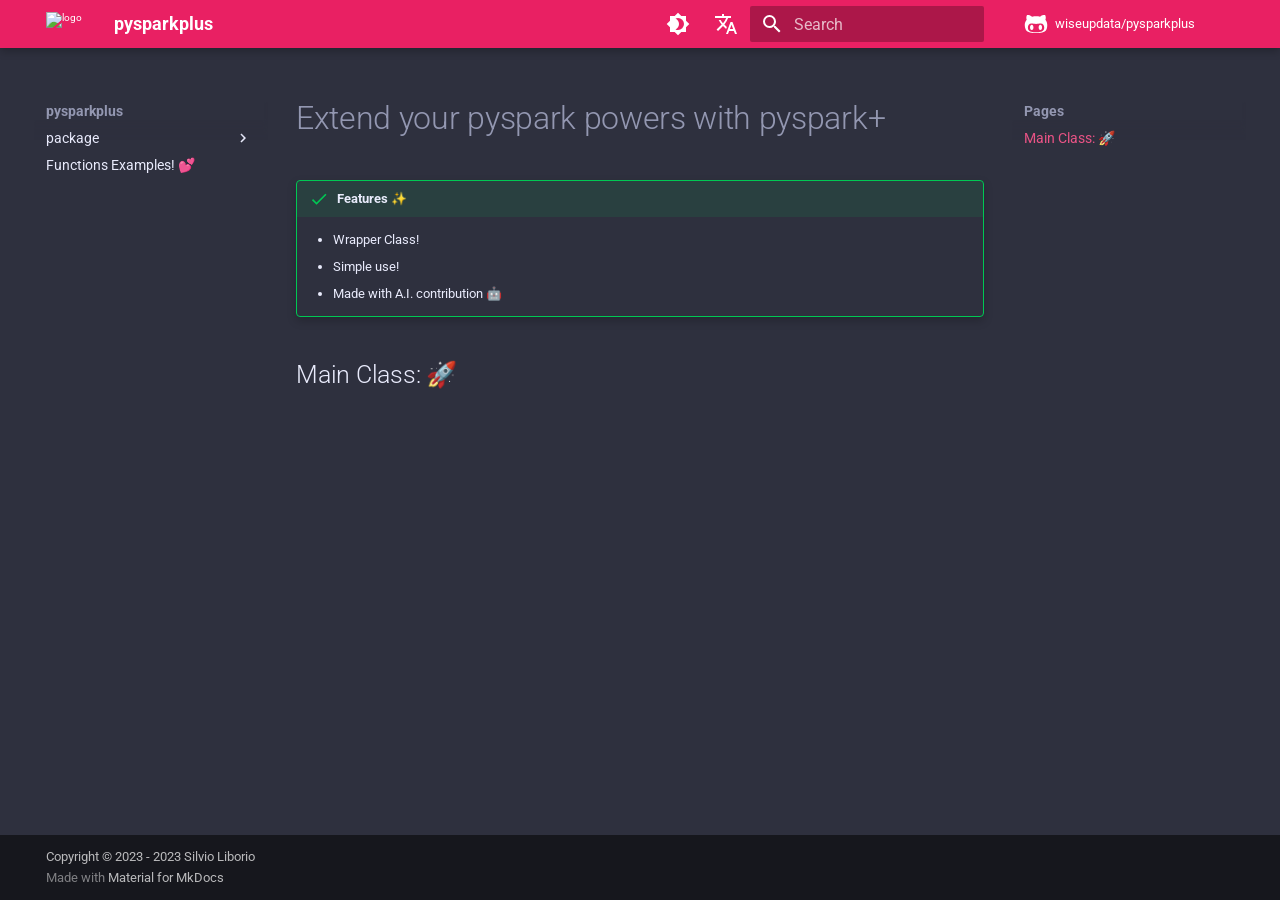
==== commit 3dc6d048: "Deployed f1f201e with MkDocs version: 1.4.2" ====
--- a/index.html
+++ b/index.html
@@ -393,7 +393,8 @@
 <div class="admonition success">
 <p class="admonition-title">Features ✨️</p>
 <ul>
-<li>Wrapper Class</li>
+<li>Wrapper Class!</li>
+<li>Simple use!</li>
 <li>Made with A.I. contribution 🤖 </li>
 </ul>
 </div>
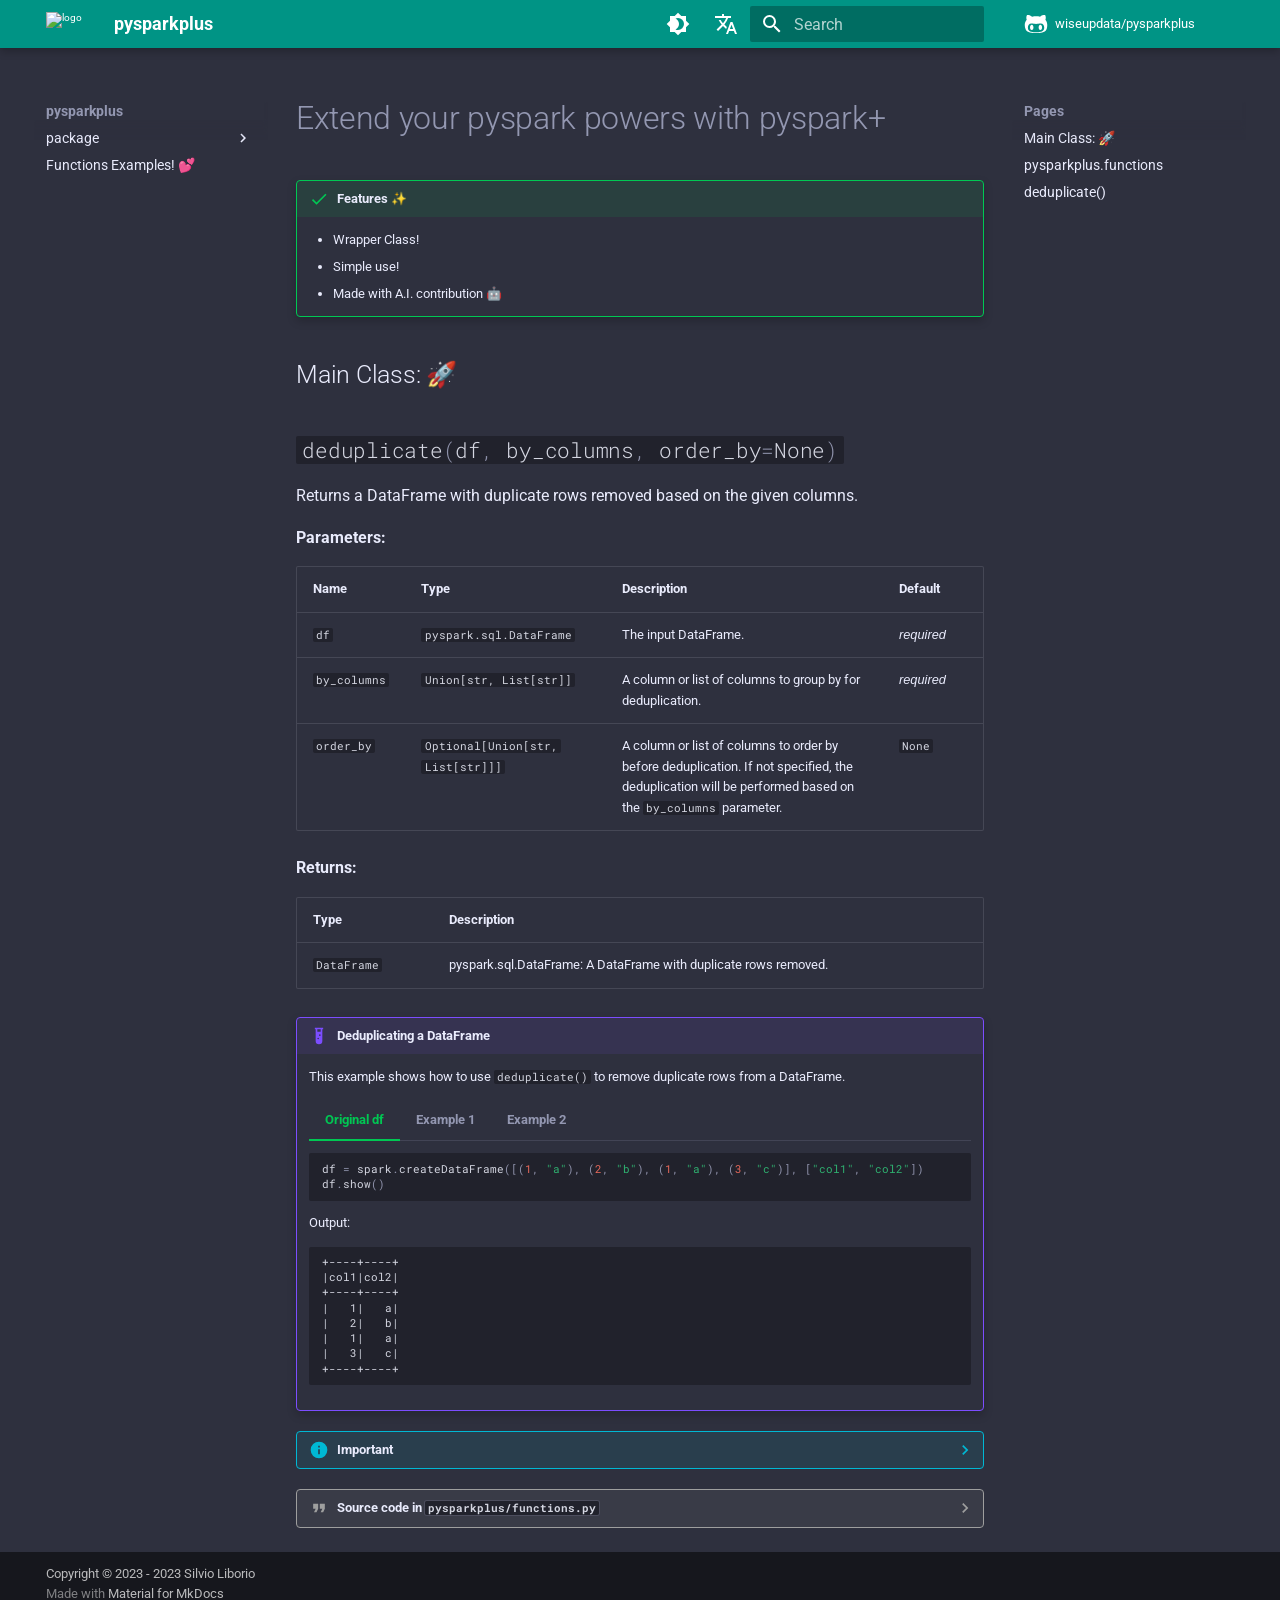
==== commit 5333bbf7: "Deployed f10bded with MkDocs version: 1.4.2" ====
--- a/index.html
+++ b/index.html
@@ -65,7 +65,7 @@
     
     
     
-    <body dir="ltr" data-md-color-scheme="slate" data-md-color-primary="pink" data-md-color-accent="lime">
+    <body dir="ltr" data-md-color-scheme="slate" data-md-color-primary="teal" data-md-color-accent="green">
   
     
     
@@ -121,7 +121,7 @@
       <form class="md-header__option" data-md-component="palette">
         
           
-          <input class="md-option" data-md-color-media="" data-md-color-scheme="slate" data-md-color-primary="pink" data-md-color-accent="lime"  aria-label="Switch to light mode"  type="radio" name="__palette" id="__palette_1">
+          <input class="md-option" data-md-color-media="" data-md-color-scheme="slate" data-md-color-primary="teal" data-md-color-accent="green"  aria-label="Switch to light mode"  type="radio" name="__palette" id="__palette_1">
           
             <label class="md-header__button md-icon" title="Switch to light mode" for="__palette_2" hidden>
               <svg xmlns="http://www.w3.org/2000/svg" viewBox="0 0 24 24"><path d="M12 18c-.89 0-1.74-.2-2.5-.55C11.56 16.5 13 14.42 13 12c0-2.42-1.44-4.5-3.5-5.45C10.26 6.2 11.11 6 12 6a6 6 0 0 1 6 6 6 6 0 0 1-6 6m8-9.31V4h-4.69L12 .69 8.69 4H4v4.69L.69 12 4 15.31V20h4.69L12 23.31 15.31 20H20v-4.69L23.31 12 20 8.69Z"/></svg>
@@ -293,22 +293,8 @@
   
   
     <li class="md-nav__item">
-      <a href="pysparkplus/dataframe/" class="md-nav__link">
-        Dataframe
-      </a>
-    </li>
-  
-
-            
-          
-            
-              
-  
-  
-  
-    <li class="md-nav__item">
-      <a href="pysparkplus/main/" class="md-nav__link">
-        Main
+      <a href="pysparkplus/functions/" class="md-nav__link">
+        Functions
       </a>
     </li>
   
@@ -371,6 +357,20 @@
   
 </li>
       
+        <li class="md-nav__item">
+  <a href="#pysparkplus.functions" class="md-nav__link">
+    pysparkplus.functions
+  </a>
+  
+</li>
+      
+        <li class="md-nav__item">
+  <a href="#pysparkplus.functions.deduplicate" class="md-nav__link">
+    deduplicate()
+  </a>
+  
+</li>
+      
     </ul>
   
 </nav>
@@ -401,6 +401,364 @@
 <h2 id="main-class">Main Class: 🚀<a class="headerlink" href="#main-class" title="Permanent link">&para;</a></h2>
 
 
+<div class="doc doc-object doc-module">
+
+
+<a id="pysparkplus.functions"></a>
+  <div class="doc doc-contents first">
+
+  
+
+  <div class="doc doc-children">
+
+
+
+
+
+
+
+
+
+<div class="doc doc-object doc-function">
+
+
+
+<h2 id="pysparkplus.functions.deduplicate" class="doc doc-heading">
+<code class="highlight language-python"><span class="n">deduplicate</span><span class="p">(</span><span class="n">df</span><span class="p">,</span> <span class="n">by_columns</span><span class="p">,</span> <span class="n">order_by</span><span class="o">=</span><span class="kc">None</span><span class="p">)</span></code>
+
+<a href="#pysparkplus.functions.deduplicate" class="headerlink" title="Permanent link">&para;</a></h2>
+
+
+  <div class="doc doc-contents ">
+  
+      <p>Returns a DataFrame with duplicate rows removed based on the given columns.</p>
+
+  <p><strong>Parameters:</strong></p>
+  <table>
+    <thead>
+      <tr>
+        <th>Name</th>
+        <th>Type</th>
+        <th>Description</th>
+        <th>Default</th>
+      </tr>
+    </thead>
+    <tbody>
+        <tr>
+          <td><code>df</code></td>
+          <td>
+                <code>pyspark.<span title="pyspark.sql">sql</span>.<span title="pyspark.sql.DataFrame">DataFrame</span></code>
+          </td>
+          <td><p>The input DataFrame.</p></td>
+          <td>
+              <em>required</em>
+          </td>
+        </tr>
+        <tr>
+          <td><code>by_columns</code></td>
+          <td>
+                <code>Union[str, <span title="typing.List">List</span>[str]]</code>
+          </td>
+          <td><p>A column or list of columns to group by for deduplication.</p></td>
+          <td>
+              <em>required</em>
+          </td>
+        </tr>
+        <tr>
+          <td><code>order_by</code></td>
+          <td>
+                <code>Optional[Union[str, <span title="typing.List">List</span>[str]]]</code>
+          </td>
+          <td><p>A column or list of columns to order by before deduplication. If not
+specified, the deduplication will be performed based on the <code>by_columns</code> parameter.</p></td>
+          <td>
+                <code>None</code>
+          </td>
+        </tr>
+    </tbody>
+  </table>
+
+  <p><strong>Returns:</strong></p>
+  <table>
+    <thead>
+      <tr>
+        <th>Type</th>
+        <th>Description</th>
+      </tr>
+    </thead>
+    <tbody>
+        <tr>
+          <td>
+                <code><span title="pyspark.sql.DataFrame">DataFrame</span></code>
+          </td>
+          <td><p>pyspark.sql.DataFrame: A DataFrame with duplicate rows removed.</p></td>
+        </tr>
+    </tbody>
+  </table>
+      <div class="admonition example">
+<p class="admonition-title">Deduplicating a DataFrame</p>
+<p>This example shows how to use <code>deduplicate()</code> to remove duplicate rows from a DataFrame.</p>
+<div class="tabbed-set tabbed-alternate" data-tabs="1:3"><input checked="checked" id="pysparkplus.functions.deduplicate--__tabbed_1_1" name="pysparkplus.functions.deduplicate--__tabbed_1" type="radio" /><input id="pysparkplus.functions.deduplicate--__tabbed_1_2" name="pysparkplus.functions.deduplicate--__tabbed_1" type="radio" /><input id="pysparkplus.functions.deduplicate--__tabbed_1_3" name="pysparkplus.functions.deduplicate--__tabbed_1" type="radio" /><div class="tabbed-labels"><label for="pysparkplus.functions.deduplicate--__tabbed_1_1">Original df</label><label for="pysparkplus.functions.deduplicate--__tabbed_1_2">Example 1</label><label for="pysparkplus.functions.deduplicate--__tabbed_1_3">Example 2</label></div>
+<div class="tabbed-content">
+<div class="tabbed-block">
+<p><div class="highlight"><pre><span></span><code><span class="n">df</span> <span class="o">=</span> <span class="n">spark</span><span class="o">.</span><span class="n">createDataFrame</span><span class="p">([(</span><span class="mi">1</span><span class="p">,</span> <span class="s2">&quot;a&quot;</span><span class="p">),</span> <span class="p">(</span><span class="mi">2</span><span class="p">,</span> <span class="s2">&quot;b&quot;</span><span class="p">),</span> <span class="p">(</span><span class="mi">1</span><span class="p">,</span> <span class="s2">&quot;a&quot;</span><span class="p">),</span> <span class="p">(</span><span class="mi">3</span><span class="p">,</span> <span class="s2">&quot;c&quot;</span><span class="p">)],</span> <span class="p">[</span><span class="s2">&quot;col1&quot;</span><span class="p">,</span> <span class="s2">&quot;col2&quot;</span><span class="p">])</span>
+<span class="n">df</span><span class="o">.</span><span class="n">show</span><span class="p">()</span>
+</code></pre></div>
+Output:
+<div class="highlight"><pre><span></span><code>+----+----+
+|col1|col2|
++----+----+
+|   1|   a|
+|   2|   b|
+|   1|   a|
+|   3|   c|
++----+----+
+</code></pre></div></p>
+</div>
+<div class="tabbed-block">
+<p><div class="highlight"><pre><span></span><code><span class="n">df_dedup</span> <span class="o">=</span> <span class="n">deduplicate</span><span class="p">(</span><span class="n">df</span><span class="p">,</span> <span class="s2">&quot;col1&quot;</span><span class="p">)</span>
+<span class="n">df_dedup</span><span class="o">.</span><span class="n">show</span><span class="p">()</span>
+</code></pre></div>
+Output:
+<div class="highlight"><pre><span></span><code>+----+----+
+|col1|col2|
++----+----+
+|   1|   a|
+|   2|   b|
+|   3|   c|
++----+----+
+</code></pre></div></p>
+</div>
+<div class="tabbed-block">
+<p><div class="highlight"><pre><span></span><code><span class="n">df_dedup</span> <span class="o">=</span> <span class="n">deduplicate</span><span class="p">(</span><span class="n">df</span><span class="p">,</span> <span class="p">[</span><span class="s2">&quot;col1&quot;</span><span class="p">,</span> <span class="s2">&quot;col2&quot;</span><span class="p">],</span> <span class="n">order_by</span><span class="o">=</span><span class="s2">&quot;col1&quot;</span><span class="p">)</span>
+<span class="n">df_dedup</span><span class="o">.</span><span class="n">show</span><span class="p">()</span>
+</code></pre></div>
+Output:
+<div class="highlight"><pre><span></span><code>+----+----+
+|col1|col2|
++----+----+
+|   1|   a|
+|   2|   b|
+|   3|   c|
++----+----+
+</code></pre></div></p>
+</div>
+</div>
+</div>
+</div>
+
+<details class="info">
+  <summary>Important</summary>
+  <ul>
+<li>This function preserves the first occurrence of each unique row and removes subsequent duplicates.</li>
+<li>If there are no duplicate rows in the DataFrame, this function returns the input DataFrame unchanged.</li>
+<li>The <code>order_by</code> parameter can be used to specify a custom order for the deduplication. By default, the function
+  orders by the columns specified in the <code>by_columns</code> parameter.</li>
+<li>The input DataFrame should not contain null values, as these may cause unexpected behavior in the deduplication.</li>
+</ul>
+</details>
+      <details class="quote">
+        <summary>Source code in <code>pysparkplus/functions.py</code></summary>
+        <div class="highlight"><table class="highlighttable"><tr><td class="linenos"><div class="linenodiv"><pre><span></span><span class="normal">  8</span>
+<span class="normal">  9</span>
+<span class="normal"> 10</span>
+<span class="normal"> 11</span>
+<span class="normal"> 12</span>
+<span class="normal"> 13</span>
+<span class="normal"> 14</span>
+<span class="normal"> 15</span>
+<span class="normal"> 16</span>
+<span class="normal"> 17</span>
+<span class="normal"> 18</span>
+<span class="normal"> 19</span>
+<span class="normal"> 20</span>
+<span class="normal"> 21</span>
+<span class="normal"> 22</span>
+<span class="normal"> 23</span>
+<span class="normal"> 24</span>
+<span class="normal"> 25</span>
+<span class="normal"> 26</span>
+<span class="normal"> 27</span>
+<span class="normal"> 28</span>
+<span class="normal"> 29</span>
+<span class="normal"> 30</span>
+<span class="normal"> 31</span>
+<span class="normal"> 32</span>
+<span class="normal"> 33</span>
+<span class="normal"> 34</span>
+<span class="normal"> 35</span>
+<span class="normal"> 36</span>
+<span class="normal"> 37</span>
+<span class="normal"> 38</span>
+<span class="normal"> 39</span>
+<span class="normal"> 40</span>
+<span class="normal"> 41</span>
+<span class="normal"> 42</span>
+<span class="normal"> 43</span>
+<span class="normal"> 44</span>
+<span class="normal"> 45</span>
+<span class="normal"> 46</span>
+<span class="normal"> 47</span>
+<span class="normal"> 48</span>
+<span class="normal"> 49</span>
+<span class="normal"> 50</span>
+<span class="normal"> 51</span>
+<span class="normal"> 52</span>
+<span class="normal"> 53</span>
+<span class="normal"> 54</span>
+<span class="normal"> 55</span>
+<span class="normal"> 56</span>
+<span class="normal"> 57</span>
+<span class="normal"> 58</span>
+<span class="normal"> 59</span>
+<span class="normal"> 60</span>
+<span class="normal"> 61</span>
+<span class="normal"> 62</span>
+<span class="normal"> 63</span>
+<span class="normal"> 64</span>
+<span class="normal"> 65</span>
+<span class="normal"> 66</span>
+<span class="normal"> 67</span>
+<span class="normal"> 68</span>
+<span class="normal"> 69</span>
+<span class="normal"> 70</span>
+<span class="normal"> 71</span>
+<span class="normal"> 72</span>
+<span class="normal"> 73</span>
+<span class="normal"> 74</span>
+<span class="normal"> 75</span>
+<span class="normal"> 76</span>
+<span class="normal"> 77</span>
+<span class="normal"> 78</span>
+<span class="normal"> 79</span>
+<span class="normal"> 80</span>
+<span class="normal"> 81</span>
+<span class="normal"> 82</span>
+<span class="normal"> 83</span>
+<span class="normal"> 84</span>
+<span class="normal"> 85</span>
+<span class="normal"> 86</span>
+<span class="normal"> 87</span>
+<span class="normal"> 88</span>
+<span class="normal"> 89</span>
+<span class="normal"> 90</span>
+<span class="normal"> 91</span>
+<span class="normal"> 92</span>
+<span class="normal"> 93</span>
+<span class="normal"> 94</span>
+<span class="normal"> 95</span>
+<span class="normal"> 96</span>
+<span class="normal"> 97</span>
+<span class="normal"> 98</span>
+<span class="normal"> 99</span>
+<span class="normal">100</span></pre></div></td><td class="code"><div><pre><span></span><code><span class="k">def</span> <span class="nf">deduplicate</span><span class="p">(</span><span class="n">df</span><span class="p">:</span> <span class="n">DataFrame</span><span class="p">,</span> <span class="n">by_columns</span><span class="p">,</span> <span class="n">order_by</span><span class="o">=</span><span class="kc">None</span><span class="p">)</span> <span class="o">-&gt;</span> <span class="n">DataFrame</span><span class="p">:</span>
+<span class="w">    </span><span class="sd">&quot;&quot;&quot;</span>
+
+<span class="sd">    Returns a DataFrame with duplicate rows removed based on the given columns.</span>
+
+<span class="sd">    Args:</span>
+<span class="sd">        df (pyspark.sql.DataFrame): The input DataFrame.</span>
+<span class="sd">        by_columns (Union[str, List[str]]): A column or list of columns to group by for deduplication.</span>
+<span class="sd">        order_by (Optional[Union[str, List[str]]]): A column or list of columns to order by before deduplication. If not</span>
+<span class="sd">            specified, the deduplication will be performed based on the `by_columns` parameter.</span>
+
+<span class="sd">    Returns:</span>
+<span class="sd">        pyspark.sql.DataFrame: A DataFrame with duplicate rows removed.</span>
+
+<span class="sd">    !!! Example &quot;Deduplicating a DataFrame&quot;</span>
+<span class="sd">        This example shows how to use `deduplicate()` to remove duplicate rows from a DataFrame.</span>
+
+<span class="sd">        === &quot;Original df&quot;</span>
+<span class="sd">            ```python</span>
+<span class="sd">            df = spark.createDataFrame([(1, &quot;a&quot;), (2, &quot;b&quot;), (1, &quot;a&quot;), (3, &quot;c&quot;)], [&quot;col1&quot;, &quot;col2&quot;])</span>
+<span class="sd">            df.show()</span>
+<span class="sd">            ```</span>
+<span class="sd">            Output:</span>
+<span class="sd">            ```</span>
+<span class="sd">            +----+----+</span>
+<span class="sd">            |col1|col2|</span>
+<span class="sd">            +----+----+</span>
+<span class="sd">            |   1|   a|</span>
+<span class="sd">            |   2|   b|</span>
+<span class="sd">            |   1|   a|</span>
+<span class="sd">            |   3|   c|</span>
+<span class="sd">            +----+----+</span>
+<span class="sd">            ```</span>
+
+<span class="sd">        === &quot;Example 1&quot;</span>
+<span class="sd">            ```python</span>
+<span class="sd">            df_dedup = deduplicate(df, &quot;col1&quot;)</span>
+<span class="sd">            df_dedup.show()</span>
+<span class="sd">            ```</span>
+<span class="sd">            Output:</span>
+<span class="sd">            ```</span>
+<span class="sd">            +----+----+</span>
+<span class="sd">            |col1|col2|</span>
+<span class="sd">            +----+----+</span>
+<span class="sd">            |   1|   a|</span>
+<span class="sd">            |   2|   b|</span>
+<span class="sd">            |   3|   c|</span>
+<span class="sd">            +----+----+</span>
+<span class="sd">            ```</span>
+
+<span class="sd">        === &quot;Example 2&quot;</span>
+<span class="sd">            ```python</span>
+<span class="sd">            df_dedup = deduplicate(df, [&quot;col1&quot;, &quot;col2&quot;], order_by=&quot;col1&quot;)</span>
+<span class="sd">            df_dedup.show()</span>
+<span class="sd">            ```</span>
+<span class="sd">            Output:</span>
+<span class="sd">            ```</span>
+<span class="sd">            +----+----+</span>
+<span class="sd">            |col1|col2|</span>
+<span class="sd">            +----+----+</span>
+<span class="sd">            |   1|   a|</span>
+<span class="sd">            |   2|   b|</span>
+<span class="sd">            |   3|   c|</span>
+<span class="sd">            +----+----+</span>
+<span class="sd">            ```</span>
+
+<span class="sd">    Info: Important</span>
+<span class="sd">        - This function preserves the first occurrence of each unique row and removes subsequent duplicates.</span>
+<span class="sd">        - If there are no duplicate rows in the DataFrame, this function returns the input DataFrame unchanged.</span>
+<span class="sd">        - The `order_by` parameter can be used to specify a custom order for the deduplication. By default, the function</span>
+<span class="sd">          orders by the columns specified in the `by_columns` parameter.</span>
+<span class="sd">        - The input DataFrame should not contain null values, as these may cause unexpected behavior in the deduplication.</span>
+<span class="sd">    &quot;&quot;&quot;</span>
+    <span class="n">order_by</span> <span class="o">=</span> <span class="n">by_columns</span> <span class="k">if</span> <span class="n">order_by</span> <span class="ow">is</span> <span class="kc">None</span> <span class="k">else</span> <span class="n">order_by</span>
+
+    <span class="n">order_by</span> <span class="o">=</span> <span class="n">Str</span><span class="p">(</span><span class="n">order_by</span><span class="p">)</span> <span class="k">if</span> <span class="nb">isinstance</span><span class="p">(</span><span class="n">order_by</span><span class="p">,</span> <span class="nb">str</span><span class="p">)</span> <span class="k">else</span> <span class="n">order_by</span>
+
+    <span class="k">if</span> <span class="nb">len</span><span class="p">(</span><span class="n">df</span><span class="o">.</span><span class="n">columns</span><span class="p">)</span> <span class="o">==</span> <span class="mi">1</span><span class="p">:</span>
+        <span class="k">return</span> <span class="n">df</span><span class="o">.</span><span class="n">distinct</span><span class="p">()</span>
+
+    <span class="k">else</span><span class="p">:</span>
+        <span class="n">order_by</span> <span class="o">=</span> <span class="s2">&quot;,&quot;</span><span class="o">.</span><span class="n">join</span><span class="p">(</span><span class="n">order_by</span><span class="p">)</span> <span class="k">if</span> <span class="nb">isinstance</span><span class="p">(</span><span class="n">order_by</span><span class="p">,</span> <span class="nb">list</span><span class="p">)</span> <span class="k">else</span> <span class="n">order_by</span>
+
+        <span class="c1"># Create a window specification to partition by key columns and order by order columns in descending order</span>
+        <span class="n">window_spec</span> <span class="o">=</span> <span class="n">Window</span><span class="o">.</span><span class="n">partitionBy</span><span class="p">(</span><span class="n">by_columns</span><span class="p">)</span><span class="o">.</span><span class="n">orderBy</span><span class="p">(</span><span class="n">desc</span><span class="p">(</span><span class="n">order_by</span><span class="p">))</span>
+
+        <span class="c1"># Add a new column called &quot;row_num&quot; to the DataFrame based on the window specification</span>
+        <span class="n">df_num</span> <span class="o">=</span> <span class="n">df</span><span class="o">.</span><span class="n">withColumn</span><span class="p">(</span><span class="s2">&quot;row_num&quot;</span><span class="p">,</span> <span class="n">row_number</span><span class="p">()</span><span class="o">.</span><span class="n">over</span><span class="p">(</span><span class="n">window_spec</span><span class="p">))</span>
+
+        <span class="c1"># Filter the DataFrame to keep only rows where the &quot;row_num&quot; column equals 1</span>
+        <span class="n">df_dedup</span> <span class="o">=</span> <span class="n">df_num</span><span class="o">.</span><span class="n">filter</span><span class="p">(</span><span class="n">df_num</span><span class="o">.</span><span class="n">row_num</span> <span class="o">==</span> <span class="mi">1</span><span class="p">)</span>
+
+        <span class="k">return</span> <span class="n">df_dedup</span><span class="o">.</span><span class="n">drop</span><span class="p">(</span><span class="s2">&quot;row_num&quot;</span><span class="p">)</span>
+</code></pre></div></td></tr></table></div>
+      </details>
+  </div>
+
+</div>
+
+
+
+  </div>
+
+  </div>
+
+</div>
+
+
 
 
 
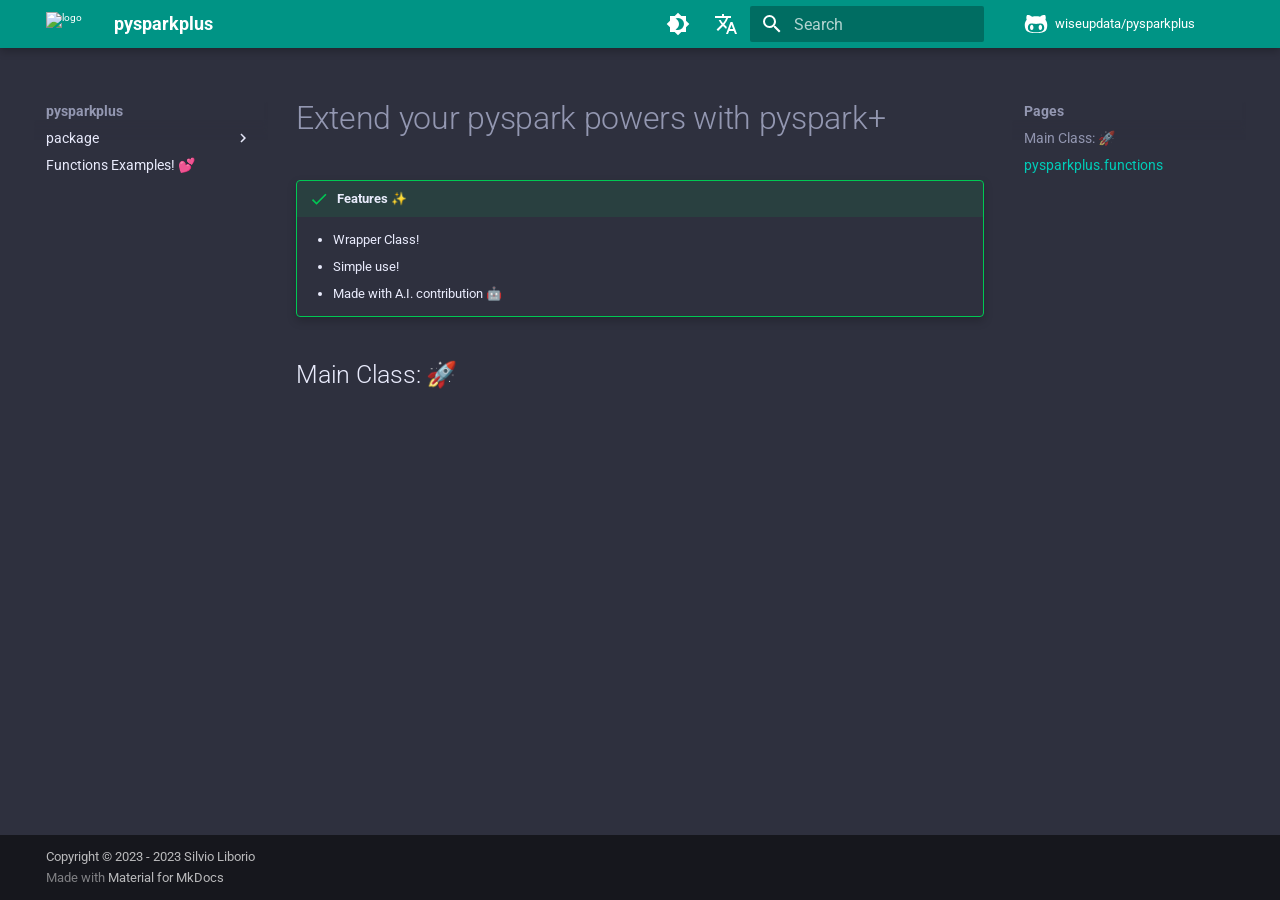
==== commit 017411dc: "Deployed 08b53d7 with MkDocs version: 1.4.2" ====
--- a/index.html
+++ b/index.html
@@ -17,7 +17,7 @@
       
       
       <link rel="icon" href="https://raw.githubusercontent.com/wiseupdata/pysparkplus/main/assets/imgs/python.png">
-      <meta name="generator" content="mkdocs-1.4.2, mkdocs-material-9.1.6">
+      <meta name="generator" content="mkdocs-1.4.2, mkdocs-material-9.1.7">
     
     
       
@@ -121,6 +121,8 @@
       <form class="md-header__option" data-md-component="palette">
         
           
+          
+          
           <input class="md-option" data-md-color-media="" data-md-color-scheme="slate" data-md-color-primary="teal" data-md-color-accent="green"  aria-label="Switch to light mode"  type="radio" name="__palette" id="__palette_1">
           
             <label class="md-header__button md-icon" title="Switch to light mode" for="__palette_2" hidden>
@@ -128,6 +130,8 @@
             </label>
           
         
+          
+          
           
           <input class="md-option" data-md-color-media="" data-md-color-scheme="default" data-md-color-primary="pink" data-md-color-accent="pink"  aria-label="Switch to dark mode"  type="radio" name="__palette" id="__palette_2">
           
@@ -293,6 +297,20 @@
   
   
     <li class="md-nav__item">
+      <a href="pysparkplus/functions%20copy/" class="md-nav__link">
+        Functions copy
+      </a>
+    </li>
+  
+
+            
+          
+            
+              
+  
+  
+  
+    <li class="md-nav__item">
       <a href="pysparkplus/functions/" class="md-nav__link">
         Functions
       </a>
@@ -360,13 +378,6 @@
         <li class="md-nav__item">
   <a href="#pysparkplus.functions" class="md-nav__link">
     pysparkplus.functions
-  </a>
-  
-</li>
-      
-        <li class="md-nav__item">
-  <a href="#pysparkplus.functions.deduplicate" class="md-nav__link">
-    deduplicate()
   </a>
   
 </li>
@@ -419,337 +430,6 @@
 
 
 
-<div class="doc doc-object doc-function">
-
-
-
-<h2 id="pysparkplus.functions.deduplicate" class="doc doc-heading">
-<code class="highlight language-python"><span class="n">deduplicate</span><span class="p">(</span><span class="n">df</span><span class="p">,</span> <span class="n">by_columns</span><span class="p">,</span> <span class="n">order_by</span><span class="o">=</span><span class="kc">None</span><span class="p">)</span></code>
-
-<a href="#pysparkplus.functions.deduplicate" class="headerlink" title="Permanent link">&para;</a></h2>
-
-
-  <div class="doc doc-contents ">
-  
-      <p>Returns a DataFrame with duplicate rows removed based on the given columns.</p>
-
-  <p><strong>Parameters:</strong></p>
-  <table>
-    <thead>
-      <tr>
-        <th>Name</th>
-        <th>Type</th>
-        <th>Description</th>
-        <th>Default</th>
-      </tr>
-    </thead>
-    <tbody>
-        <tr>
-          <td><code>df</code></td>
-          <td>
-                <code>pyspark.<span title="pyspark.sql">sql</span>.<span title="pyspark.sql.DataFrame">DataFrame</span></code>
-          </td>
-          <td><p>The input DataFrame.</p></td>
-          <td>
-              <em>required</em>
-          </td>
-        </tr>
-        <tr>
-          <td><code>by_columns</code></td>
-          <td>
-                <code>Union[str, <span title="typing.List">List</span>[str]]</code>
-          </td>
-          <td><p>A column or list of columns to group by for deduplication.</p></td>
-          <td>
-              <em>required</em>
-          </td>
-        </tr>
-        <tr>
-          <td><code>order_by</code></td>
-          <td>
-                <code>Optional[Union[str, <span title="typing.List">List</span>[str]]]</code>
-          </td>
-          <td><p>A column or list of columns to order by before deduplication. If not
-specified, the deduplication will be performed based on the <code>by_columns</code> parameter.</p></td>
-          <td>
-                <code>None</code>
-          </td>
-        </tr>
-    </tbody>
-  </table>
-
-  <p><strong>Returns:</strong></p>
-  <table>
-    <thead>
-      <tr>
-        <th>Type</th>
-        <th>Description</th>
-      </tr>
-    </thead>
-    <tbody>
-        <tr>
-          <td>
-                <code><span title="pyspark.sql.DataFrame">DataFrame</span></code>
-          </td>
-          <td><p>pyspark.sql.DataFrame: A DataFrame with duplicate rows removed.</p></td>
-        </tr>
-    </tbody>
-  </table>
-      <div class="admonition example">
-<p class="admonition-title">Deduplicating a DataFrame</p>
-<p>This example shows how to use <code>deduplicate()</code> to remove duplicate rows from a DataFrame.</p>
-<div class="tabbed-set tabbed-alternate" data-tabs="1:3"><input checked="checked" id="pysparkplus.functions.deduplicate--__tabbed_1_1" name="pysparkplus.functions.deduplicate--__tabbed_1" type="radio" /><input id="pysparkplus.functions.deduplicate--__tabbed_1_2" name="pysparkplus.functions.deduplicate--__tabbed_1" type="radio" /><input id="pysparkplus.functions.deduplicate--__tabbed_1_3" name="pysparkplus.functions.deduplicate--__tabbed_1" type="radio" /><div class="tabbed-labels"><label for="pysparkplus.functions.deduplicate--__tabbed_1_1">Original df</label><label for="pysparkplus.functions.deduplicate--__tabbed_1_2">Example 1</label><label for="pysparkplus.functions.deduplicate--__tabbed_1_3">Example 2</label></div>
-<div class="tabbed-content">
-<div class="tabbed-block">
-<p><div class="highlight"><pre><span></span><code><span class="n">df</span> <span class="o">=</span> <span class="n">spark</span><span class="o">.</span><span class="n">createDataFrame</span><span class="p">([(</span><span class="mi">1</span><span class="p">,</span> <span class="s2">&quot;a&quot;</span><span class="p">),</span> <span class="p">(</span><span class="mi">2</span><span class="p">,</span> <span class="s2">&quot;b&quot;</span><span class="p">),</span> <span class="p">(</span><span class="mi">1</span><span class="p">,</span> <span class="s2">&quot;a&quot;</span><span class="p">),</span> <span class="p">(</span><span class="mi">3</span><span class="p">,</span> <span class="s2">&quot;c&quot;</span><span class="p">)],</span> <span class="p">[</span><span class="s2">&quot;col1&quot;</span><span class="p">,</span> <span class="s2">&quot;col2&quot;</span><span class="p">])</span>
-<span class="n">df</span><span class="o">.</span><span class="n">show</span><span class="p">()</span>
-</code></pre></div>
-Output:
-<div class="highlight"><pre><span></span><code>+----+----+
-|col1|col2|
-+----+----+
-|   1|   a|
-|   2|   b|
-|   1|   a|
-|   3|   c|
-+----+----+
-</code></pre></div></p>
-</div>
-<div class="tabbed-block">
-<p><div class="highlight"><pre><span></span><code><span class="n">df_dedup</span> <span class="o">=</span> <span class="n">deduplicate</span><span class="p">(</span><span class="n">df</span><span class="p">,</span> <span class="s2">&quot;col1&quot;</span><span class="p">)</span>
-<span class="n">df_dedup</span><span class="o">.</span><span class="n">show</span><span class="p">()</span>
-</code></pre></div>
-Output:
-<div class="highlight"><pre><span></span><code>+----+----+
-|col1|col2|
-+----+----+
-|   1|   a|
-|   2|   b|
-|   3|   c|
-+----+----+
-</code></pre></div></p>
-</div>
-<div class="tabbed-block">
-<p><div class="highlight"><pre><span></span><code><span class="n">df_dedup</span> <span class="o">=</span> <span class="n">deduplicate</span><span class="p">(</span><span class="n">df</span><span class="p">,</span> <span class="p">[</span><span class="s2">&quot;col1&quot;</span><span class="p">,</span> <span class="s2">&quot;col2&quot;</span><span class="p">],</span> <span class="n">order_by</span><span class="o">=</span><span class="s2">&quot;col1&quot;</span><span class="p">)</span>
-<span class="n">df_dedup</span><span class="o">.</span><span class="n">show</span><span class="p">()</span>
-</code></pre></div>
-Output:
-<div class="highlight"><pre><span></span><code>+----+----+
-|col1|col2|
-+----+----+
-|   1|   a|
-|   2|   b|
-|   3|   c|
-+----+----+
-</code></pre></div></p>
-</div>
-</div>
-</div>
-</div>
-
-<details class="info">
-  <summary>Important</summary>
-  <ul>
-<li>This function preserves the first occurrence of each unique row and removes subsequent duplicates.</li>
-<li>If there are no duplicate rows in the DataFrame, this function returns the input DataFrame unchanged.</li>
-<li>The <code>order_by</code> parameter can be used to specify a custom order for the deduplication. By default, the function
-  orders by the columns specified in the <code>by_columns</code> parameter.</li>
-<li>The input DataFrame should not contain null values, as these may cause unexpected behavior in the deduplication.</li>
-</ul>
-</details>
-      <details class="quote">
-        <summary>Source code in <code>pysparkplus/functions.py</code></summary>
-        <div class="highlight"><table class="highlighttable"><tr><td class="linenos"><div class="linenodiv"><pre><span></span><span class="normal">  8</span>
-<span class="normal">  9</span>
-<span class="normal"> 10</span>
-<span class="normal"> 11</span>
-<span class="normal"> 12</span>
-<span class="normal"> 13</span>
-<span class="normal"> 14</span>
-<span class="normal"> 15</span>
-<span class="normal"> 16</span>
-<span class="normal"> 17</span>
-<span class="normal"> 18</span>
-<span class="normal"> 19</span>
-<span class="normal"> 20</span>
-<span class="normal"> 21</span>
-<span class="normal"> 22</span>
-<span class="normal"> 23</span>
-<span class="normal"> 24</span>
-<span class="normal"> 25</span>
-<span class="normal"> 26</span>
-<span class="normal"> 27</span>
-<span class="normal"> 28</span>
-<span class="normal"> 29</span>
-<span class="normal"> 30</span>
-<span class="normal"> 31</span>
-<span class="normal"> 32</span>
-<span class="normal"> 33</span>
-<span class="normal"> 34</span>
-<span class="normal"> 35</span>
-<span class="normal"> 36</span>
-<span class="normal"> 37</span>
-<span class="normal"> 38</span>
-<span class="normal"> 39</span>
-<span class="normal"> 40</span>
-<span class="normal"> 41</span>
-<span class="normal"> 42</span>
-<span class="normal"> 43</span>
-<span class="normal"> 44</span>
-<span class="normal"> 45</span>
-<span class="normal"> 46</span>
-<span class="normal"> 47</span>
-<span class="normal"> 48</span>
-<span class="normal"> 49</span>
-<span class="normal"> 50</span>
-<span class="normal"> 51</span>
-<span class="normal"> 52</span>
-<span class="normal"> 53</span>
-<span class="normal"> 54</span>
-<span class="normal"> 55</span>
-<span class="normal"> 56</span>
-<span class="normal"> 57</span>
-<span class="normal"> 58</span>
-<span class="normal"> 59</span>
-<span class="normal"> 60</span>
-<span class="normal"> 61</span>
-<span class="normal"> 62</span>
-<span class="normal"> 63</span>
-<span class="normal"> 64</span>
-<span class="normal"> 65</span>
-<span class="normal"> 66</span>
-<span class="normal"> 67</span>
-<span class="normal"> 68</span>
-<span class="normal"> 69</span>
-<span class="normal"> 70</span>
-<span class="normal"> 71</span>
-<span class="normal"> 72</span>
-<span class="normal"> 73</span>
-<span class="normal"> 74</span>
-<span class="normal"> 75</span>
-<span class="normal"> 76</span>
-<span class="normal"> 77</span>
-<span class="normal"> 78</span>
-<span class="normal"> 79</span>
-<span class="normal"> 80</span>
-<span class="normal"> 81</span>
-<span class="normal"> 82</span>
-<span class="normal"> 83</span>
-<span class="normal"> 84</span>
-<span class="normal"> 85</span>
-<span class="normal"> 86</span>
-<span class="normal"> 87</span>
-<span class="normal"> 88</span>
-<span class="normal"> 89</span>
-<span class="normal"> 90</span>
-<span class="normal"> 91</span>
-<span class="normal"> 92</span>
-<span class="normal"> 93</span>
-<span class="normal"> 94</span>
-<span class="normal"> 95</span>
-<span class="normal"> 96</span>
-<span class="normal"> 97</span>
-<span class="normal"> 98</span>
-<span class="normal"> 99</span>
-<span class="normal">100</span></pre></div></td><td class="code"><div><pre><span></span><code><span class="k">def</span> <span class="nf">deduplicate</span><span class="p">(</span><span class="n">df</span><span class="p">:</span> <span class="n">DataFrame</span><span class="p">,</span> <span class="n">by_columns</span><span class="p">,</span> <span class="n">order_by</span><span class="o">=</span><span class="kc">None</span><span class="p">)</span> <span class="o">-&gt;</span> <span class="n">DataFrame</span><span class="p">:</span>
-<span class="w">    </span><span class="sd">&quot;&quot;&quot;</span>
-
-<span class="sd">    Returns a DataFrame with duplicate rows removed based on the given columns.</span>
-
-<span class="sd">    Args:</span>
-<span class="sd">        df (pyspark.sql.DataFrame): The input DataFrame.</span>
-<span class="sd">        by_columns (Union[str, List[str]]): A column or list of columns to group by for deduplication.</span>
-<span class="sd">        order_by (Optional[Union[str, List[str]]]): A column or list of columns to order by before deduplication. If not</span>
-<span class="sd">            specified, the deduplication will be performed based on the `by_columns` parameter.</span>
-
-<span class="sd">    Returns:</span>
-<span class="sd">        pyspark.sql.DataFrame: A DataFrame with duplicate rows removed.</span>
-
-<span class="sd">    !!! Example &quot;Deduplicating a DataFrame&quot;</span>
-<span class="sd">        This example shows how to use `deduplicate()` to remove duplicate rows from a DataFrame.</span>
-
-<span class="sd">        === &quot;Original df&quot;</span>
-<span class="sd">            ```python</span>
-<span class="sd">            df = spark.createDataFrame([(1, &quot;a&quot;), (2, &quot;b&quot;), (1, &quot;a&quot;), (3, &quot;c&quot;)], [&quot;col1&quot;, &quot;col2&quot;])</span>
-<span class="sd">            df.show()</span>
-<span class="sd">            ```</span>
-<span class="sd">            Output:</span>
-<span class="sd">            ```</span>
-<span class="sd">            +----+----+</span>
-<span class="sd">            |col1|col2|</span>
-<span class="sd">            +----+----+</span>
-<span class="sd">            |   1|   a|</span>
-<span class="sd">            |   2|   b|</span>
-<span class="sd">            |   1|   a|</span>
-<span class="sd">            |   3|   c|</span>
-<span class="sd">            +----+----+</span>
-<span class="sd">            ```</span>
-
-<span class="sd">        === &quot;Example 1&quot;</span>
-<span class="sd">            ```python</span>
-<span class="sd">            df_dedup = deduplicate(df, &quot;col1&quot;)</span>
-<span class="sd">            df_dedup.show()</span>
-<span class="sd">            ```</span>
-<span class="sd">            Output:</span>
-<span class="sd">            ```</span>
-<span class="sd">            +----+----+</span>
-<span class="sd">            |col1|col2|</span>
-<span class="sd">            +----+----+</span>
-<span class="sd">            |   1|   a|</span>
-<span class="sd">            |   2|   b|</span>
-<span class="sd">            |   3|   c|</span>
-<span class="sd">            +----+----+</span>
-<span class="sd">            ```</span>
-
-<span class="sd">        === &quot;Example 2&quot;</span>
-<span class="sd">            ```python</span>
-<span class="sd">            df_dedup = deduplicate(df, [&quot;col1&quot;, &quot;col2&quot;], order_by=&quot;col1&quot;)</span>
-<span class="sd">            df_dedup.show()</span>
-<span class="sd">            ```</span>
-<span class="sd">            Output:</span>
-<span class="sd">            ```</span>
-<span class="sd">            +----+----+</span>
-<span class="sd">            |col1|col2|</span>
-<span class="sd">            +----+----+</span>
-<span class="sd">            |   1|   a|</span>
-<span class="sd">            |   2|   b|</span>
-<span class="sd">            |   3|   c|</span>
-<span class="sd">            +----+----+</span>
-<span class="sd">            ```</span>
-
-<span class="sd">    Info: Important</span>
-<span class="sd">        - This function preserves the first occurrence of each unique row and removes subsequent duplicates.</span>
-<span class="sd">        - If there are no duplicate rows in the DataFrame, this function returns the input DataFrame unchanged.</span>
-<span class="sd">        - The `order_by` parameter can be used to specify a custom order for the deduplication. By default, the function</span>
-<span class="sd">          orders by the columns specified in the `by_columns` parameter.</span>
-<span class="sd">        - The input DataFrame should not contain null values, as these may cause unexpected behavior in the deduplication.</span>
-<span class="sd">    &quot;&quot;&quot;</span>
-    <span class="n">order_by</span> <span class="o">=</span> <span class="n">by_columns</span> <span class="k">if</span> <span class="n">order_by</span> <span class="ow">is</span> <span class="kc">None</span> <span class="k">else</span> <span class="n">order_by</span>
-
-    <span class="n">order_by</span> <span class="o">=</span> <span class="n">Str</span><span class="p">(</span><span class="n">order_by</span><span class="p">)</span> <span class="k">if</span> <span class="nb">isinstance</span><span class="p">(</span><span class="n">order_by</span><span class="p">,</span> <span class="nb">str</span><span class="p">)</span> <span class="k">else</span> <span class="n">order_by</span>
-
-    <span class="k">if</span> <span class="nb">len</span><span class="p">(</span><span class="n">df</span><span class="o">.</span><span class="n">columns</span><span class="p">)</span> <span class="o">==</span> <span class="mi">1</span><span class="p">:</span>
-        <span class="k">return</span> <span class="n">df</span><span class="o">.</span><span class="n">distinct</span><span class="p">()</span>
-
-    <span class="k">else</span><span class="p">:</span>
-        <span class="n">order_by</span> <span class="o">=</span> <span class="s2">&quot;,&quot;</span><span class="o">.</span><span class="n">join</span><span class="p">(</span><span class="n">order_by</span><span class="p">)</span> <span class="k">if</span> <span class="nb">isinstance</span><span class="p">(</span><span class="n">order_by</span><span class="p">,</span> <span class="nb">list</span><span class="p">)</span> <span class="k">else</span> <span class="n">order_by</span>
-
-        <span class="c1"># Create a window specification to partition by key columns and order by order columns in descending order</span>
-        <span class="n">window_spec</span> <span class="o">=</span> <span class="n">Window</span><span class="o">.</span><span class="n">partitionBy</span><span class="p">(</span><span class="n">by_columns</span><span class="p">)</span><span class="o">.</span><span class="n">orderBy</span><span class="p">(</span><span class="n">desc</span><span class="p">(</span><span class="n">order_by</span><span class="p">))</span>
-
-        <span class="c1"># Add a new column called &quot;row_num&quot; to the DataFrame based on the window specification</span>
-        <span class="n">df_num</span> <span class="o">=</span> <span class="n">df</span><span class="o">.</span><span class="n">withColumn</span><span class="p">(</span><span class="s2">&quot;row_num&quot;</span><span class="p">,</span> <span class="n">row_number</span><span class="p">()</span><span class="o">.</span><span class="n">over</span><span class="p">(</span><span class="n">window_spec</span><span class="p">))</span>
-
-        <span class="c1"># Filter the DataFrame to keep only rows where the &quot;row_num&quot; column equals 1</span>
-        <span class="n">df_dedup</span> <span class="o">=</span> <span class="n">df_num</span><span class="o">.</span><span class="n">filter</span><span class="p">(</span><span class="n">df_num</span><span class="o">.</span><span class="n">row_num</span> <span class="o">==</span> <span class="mi">1</span><span class="p">)</span>
-
-        <span class="k">return</span> <span class="n">df_dedup</span><span class="o">.</span><span class="n">drop</span><span class="p">(</span><span class="s2">&quot;row_num&quot;</span><span class="p">)</span>
-</code></pre></div></td></tr></table></div>
-      </details>
-  </div>
-
-</div>
-
 
 
   </div>
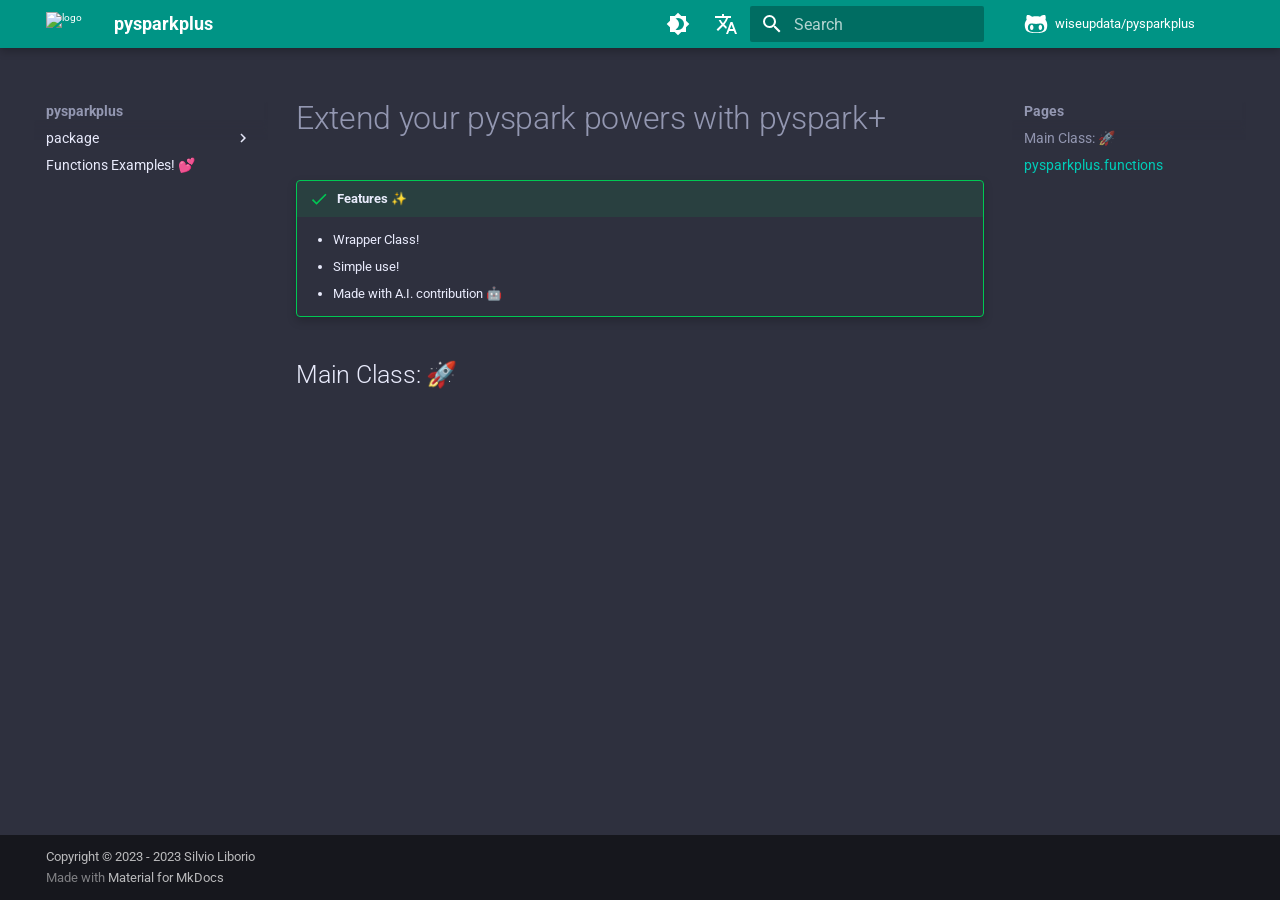
==== commit 68646fd9: "Deployed 02fa9ac with MkDocs version: 1.4.2" ====
--- a/index.html
+++ b/index.html
@@ -297,20 +297,6 @@
   
   
     <li class="md-nav__item">
-      <a href="pysparkplus/functions%20copy/" class="md-nav__link">
-        Functions copy
-      </a>
-    </li>
-  
-
-            
-          
-            
-              
-  
-  
-  
-    <li class="md-nav__item">
       <a href="pysparkplus/functions/" class="md-nav__link">
         Functions
       </a>
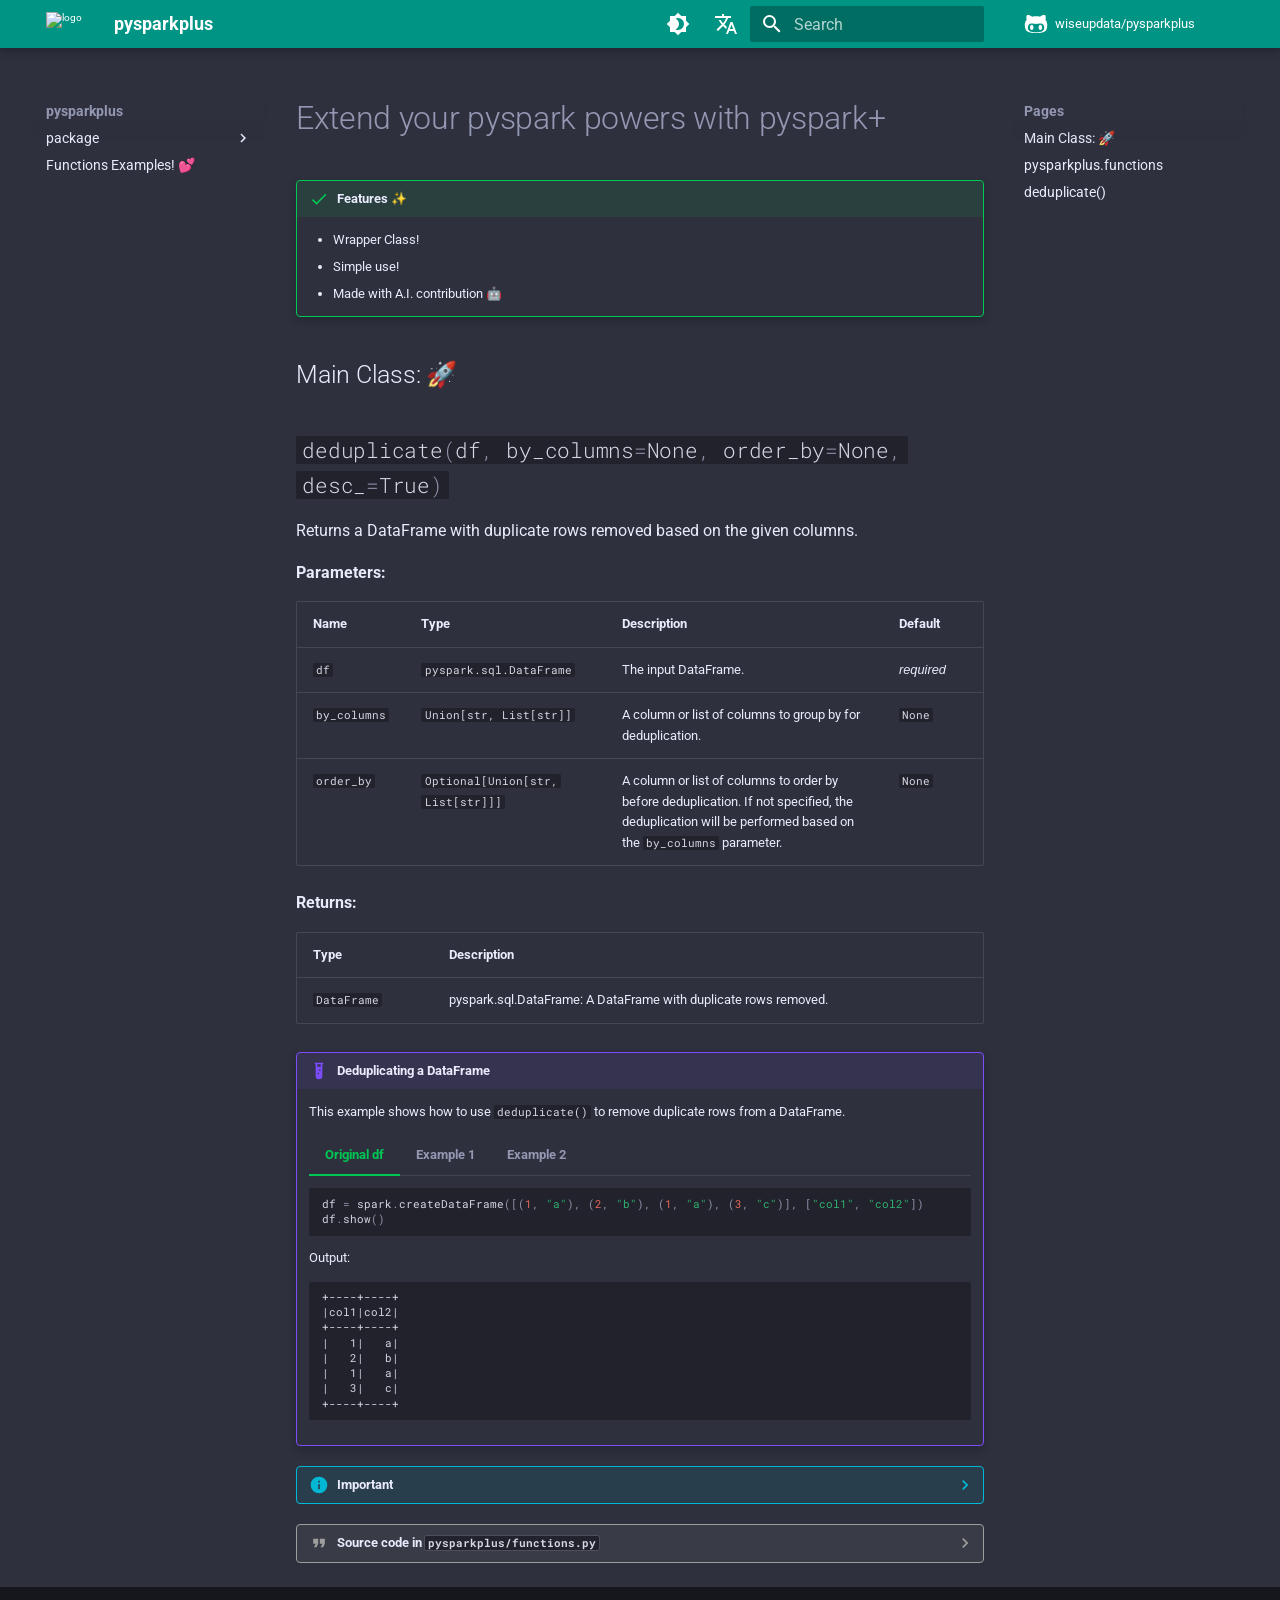
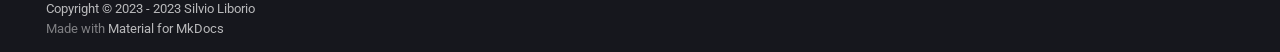
==== commit dadc9ace: "Deployed 311ddf9 with MkDocs version: 1.4.2" ====
--- a/index.html
+++ b/index.html
@@ -368,6 +368,13 @@
   
 </li>
       
+        <li class="md-nav__item">
+  <a href="#pysparkplus.functions.deduplicate" class="md-nav__link">
+    deduplicate()
+  </a>
+  
+</li>
+      
     </ul>
   
 </nav>
@@ -416,6 +423,343 @@
 
 
 
+<div class="doc doc-object doc-function">
+
+
+
+<h2 id="pysparkplus.functions.deduplicate" class="doc doc-heading">
+<code class="highlight language-python"><span class="n">deduplicate</span><span class="p">(</span><span class="n">df</span><span class="p">,</span> <span class="n">by_columns</span><span class="o">=</span><span class="kc">None</span><span class="p">,</span> <span class="n">order_by</span><span class="o">=</span><span class="kc">None</span><span class="p">,</span> <span class="n">desc_</span><span class="o">=</span><span class="kc">True</span><span class="p">)</span></code>
+
+<a href="#pysparkplus.functions.deduplicate" class="headerlink" title="Permanent link">&para;</a></h2>
+
+
+  <div class="doc doc-contents ">
+  
+      <p>Returns a DataFrame with duplicate rows removed based on the given columns.</p>
+
+  <p><strong>Parameters:</strong></p>
+  <table>
+    <thead>
+      <tr>
+        <th>Name</th>
+        <th>Type</th>
+        <th>Description</th>
+        <th>Default</th>
+      </tr>
+    </thead>
+    <tbody>
+        <tr>
+          <td><code>df</code></td>
+          <td>
+                <code>pyspark.<span title="pyspark.sql">sql</span>.<span title="pyspark.sql.DataFrame">DataFrame</span></code>
+          </td>
+          <td><p>The input DataFrame.</p></td>
+          <td>
+              <em>required</em>
+          </td>
+        </tr>
+        <tr>
+          <td><code>by_columns</code></td>
+          <td>
+                <code>Union[str, <span title="typing.List">List</span>[str]]</code>
+          </td>
+          <td><p>A column or list of columns to group by for deduplication.</p></td>
+          <td>
+                <code>None</code>
+          </td>
+        </tr>
+        <tr>
+          <td><code>order_by</code></td>
+          <td>
+                <code><span title="typing.Optional">Optional</span>[Union[str, <span title="typing.List">List</span>[str]]]</code>
+          </td>
+          <td><p>A column or list of columns to order by before deduplication. If not
+specified, the deduplication will be performed based on the <code>by_columns</code> parameter.</p></td>
+          <td>
+                <code>None</code>
+          </td>
+        </tr>
+    </tbody>
+  </table>
+
+  <p><strong>Returns:</strong></p>
+  <table>
+    <thead>
+      <tr>
+        <th>Type</th>
+        <th>Description</th>
+      </tr>
+    </thead>
+    <tbody>
+        <tr>
+          <td>
+                <code><span title="pyspark.sql.DataFrame">DataFrame</span></code>
+          </td>
+          <td><p>pyspark.sql.DataFrame: A DataFrame with duplicate rows removed.</p></td>
+        </tr>
+    </tbody>
+  </table>
+      <div class="admonition example">
+<p class="admonition-title">Deduplicating a DataFrame</p>
+<p>This example shows how to use <code>deduplicate()</code> to remove duplicate rows from a DataFrame.</p>
+<div class="tabbed-set tabbed-alternate" data-tabs="1:3"><input checked="checked" id="pysparkplus.functions.deduplicate--__tabbed_1_1" name="pysparkplus.functions.deduplicate--__tabbed_1" type="radio" /><input id="pysparkplus.functions.deduplicate--__tabbed_1_2" name="pysparkplus.functions.deduplicate--__tabbed_1" type="radio" /><input id="pysparkplus.functions.deduplicate--__tabbed_1_3" name="pysparkplus.functions.deduplicate--__tabbed_1" type="radio" /><div class="tabbed-labels"><label for="pysparkplus.functions.deduplicate--__tabbed_1_1">Original df</label><label for="pysparkplus.functions.deduplicate--__tabbed_1_2">Example 1</label><label for="pysparkplus.functions.deduplicate--__tabbed_1_3">Example 2</label></div>
+<div class="tabbed-content">
+<div class="tabbed-block">
+<p><div class="highlight"><pre><span></span><code><span class="n">df</span> <span class="o">=</span> <span class="n">spark</span><span class="o">.</span><span class="n">createDataFrame</span><span class="p">([(</span><span class="mi">1</span><span class="p">,</span> <span class="s2">&quot;a&quot;</span><span class="p">),</span> <span class="p">(</span><span class="mi">2</span><span class="p">,</span> <span class="s2">&quot;b&quot;</span><span class="p">),</span> <span class="p">(</span><span class="mi">1</span><span class="p">,</span> <span class="s2">&quot;a&quot;</span><span class="p">),</span> <span class="p">(</span><span class="mi">3</span><span class="p">,</span> <span class="s2">&quot;c&quot;</span><span class="p">)],</span> <span class="p">[</span><span class="s2">&quot;col1&quot;</span><span class="p">,</span> <span class="s2">&quot;col2&quot;</span><span class="p">])</span>
+<span class="n">df</span><span class="o">.</span><span class="n">show</span><span class="p">()</span>
+</code></pre></div>
+Output:
+<div class="highlight"><pre><span></span><code>+----+----+
+|col1|col2|
++----+----+
+|   1|   a|
+|   2|   b|
+|   1|   a|
+|   3|   c|
++----+----+
+</code></pre></div></p>
+</div>
+<div class="tabbed-block">
+<p><div class="highlight"><pre><span></span><code><span class="n">df_dedup</span> <span class="o">=</span> <span class="n">deduplicate</span><span class="p">(</span><span class="n">df</span><span class="p">,</span> <span class="s2">&quot;col1&quot;</span><span class="p">)</span>
+<span class="n">df_dedup</span><span class="o">.</span><span class="n">show</span><span class="p">()</span>
+</code></pre></div>
+Output:
+<div class="highlight"><pre><span></span><code>+----+----+
+|col1|col2|
++----+----+
+|   1|   a|
+|   2|   b|
+|   3|   c|
++----+----+
+</code></pre></div></p>
+</div>
+<div class="tabbed-block">
+<p><div class="highlight"><pre><span></span><code><span class="n">df_dedup</span> <span class="o">=</span> <span class="n">deduplicate</span><span class="p">(</span><span class="n">df</span><span class="p">,</span> <span class="p">[</span><span class="s2">&quot;col1&quot;</span><span class="p">,</span> <span class="s2">&quot;col2&quot;</span><span class="p">],</span> <span class="n">order_by</span><span class="o">=</span><span class="s2">&quot;col1&quot;</span><span class="p">)</span>
+<span class="n">df_dedup</span><span class="o">.</span><span class="n">show</span><span class="p">()</span>
+</code></pre></div>
+Output:
+<div class="highlight"><pre><span></span><code>+----+----+
+|col1|col2|
++----+----+
+|   1|   a|
+|   2|   b|
+|   3|   c|
++----+----+
+</code></pre></div></p>
+</div>
+</div>
+</div>
+</div>
+
+<details class="info">
+  <summary>Important</summary>
+  <ul>
+<li>This function preserves the first occurrence of each unique row and removes subsequent duplicates.</li>
+<li>If there are no duplicate rows in the DataFrame, this function returns the input DataFrame unchanged.</li>
+<li>The <code>order_by</code> parameter can be used to specify a custom order for the deduplication. By default, the function
+  orders by the columns specified in the <code>by_columns</code> parameter.</li>
+<li>The input DataFrame should not contain null values, as these may cause unexpected behavior in the deduplication.</li>
+</ul>
+</details>
+      <details class="quote">
+        <summary>Source code in <code>pysparkplus/functions.py</code></summary>
+        <div class="highlight"><table class="highlighttable"><tr><td class="linenos"><div class="linenodiv"><pre><span></span><span class="normal"> 12</span>
+<span class="normal"> 13</span>
+<span class="normal"> 14</span>
+<span class="normal"> 15</span>
+<span class="normal"> 16</span>
+<span class="normal"> 17</span>
+<span class="normal"> 18</span>
+<span class="normal"> 19</span>
+<span class="normal"> 20</span>
+<span class="normal"> 21</span>
+<span class="normal"> 22</span>
+<span class="normal"> 23</span>
+<span class="normal"> 24</span>
+<span class="normal"> 25</span>
+<span class="normal"> 26</span>
+<span class="normal"> 27</span>
+<span class="normal"> 28</span>
+<span class="normal"> 29</span>
+<span class="normal"> 30</span>
+<span class="normal"> 31</span>
+<span class="normal"> 32</span>
+<span class="normal"> 33</span>
+<span class="normal"> 34</span>
+<span class="normal"> 35</span>
+<span class="normal"> 36</span>
+<span class="normal"> 37</span>
+<span class="normal"> 38</span>
+<span class="normal"> 39</span>
+<span class="normal"> 40</span>
+<span class="normal"> 41</span>
+<span class="normal"> 42</span>
+<span class="normal"> 43</span>
+<span class="normal"> 44</span>
+<span class="normal"> 45</span>
+<span class="normal"> 46</span>
+<span class="normal"> 47</span>
+<span class="normal"> 48</span>
+<span class="normal"> 49</span>
+<span class="normal"> 50</span>
+<span class="normal"> 51</span>
+<span class="normal"> 52</span>
+<span class="normal"> 53</span>
+<span class="normal"> 54</span>
+<span class="normal"> 55</span>
+<span class="normal"> 56</span>
+<span class="normal"> 57</span>
+<span class="normal"> 58</span>
+<span class="normal"> 59</span>
+<span class="normal"> 60</span>
+<span class="normal"> 61</span>
+<span class="normal"> 62</span>
+<span class="normal"> 63</span>
+<span class="normal"> 64</span>
+<span class="normal"> 65</span>
+<span class="normal"> 66</span>
+<span class="normal"> 67</span>
+<span class="normal"> 68</span>
+<span class="normal"> 69</span>
+<span class="normal"> 70</span>
+<span class="normal"> 71</span>
+<span class="normal"> 72</span>
+<span class="normal"> 73</span>
+<span class="normal"> 74</span>
+<span class="normal"> 75</span>
+<span class="normal"> 76</span>
+<span class="normal"> 77</span>
+<span class="normal"> 78</span>
+<span class="normal"> 79</span>
+<span class="normal"> 80</span>
+<span class="normal"> 81</span>
+<span class="normal"> 82</span>
+<span class="normal"> 83</span>
+<span class="normal"> 84</span>
+<span class="normal"> 85</span>
+<span class="normal"> 86</span>
+<span class="normal"> 87</span>
+<span class="normal"> 88</span>
+<span class="normal"> 89</span>
+<span class="normal"> 90</span>
+<span class="normal"> 91</span>
+<span class="normal"> 92</span>
+<span class="normal"> 93</span>
+<span class="normal"> 94</span>
+<span class="normal"> 95</span>
+<span class="normal"> 96</span>
+<span class="normal"> 97</span>
+<span class="normal"> 98</span>
+<span class="normal"> 99</span>
+<span class="normal">100</span>
+<span class="normal">101</span>
+<span class="normal">102</span>
+<span class="normal">103</span>
+<span class="normal">104</span>
+<span class="normal">105</span>
+<span class="normal">106</span>
+<span class="normal">107</span></pre></div></td><td class="code"><div><pre><span></span><code><span class="k">def</span> <span class="nf">deduplicate</span><span class="p">(</span><span class="n">df</span><span class="p">:</span> <span class="n">DataFrame</span><span class="p">,</span> <span class="n">by_columns</span><span class="p">:</span> <span class="n">Optional</span><span class="p">[</span><span class="n">List</span><span class="p">[</span><span class="nb">str</span><span class="p">]</span> <span class="ow">or</span> <span class="nb">str</span><span class="p">]</span> <span class="o">=</span> <span class="kc">None</span><span class="p">,</span> <span class="n">order_by</span><span class="p">:</span> <span class="n">Optional</span><span class="p">[</span><span class="n">List</span><span class="p">[</span><span class="nb">str</span><span class="p">]</span> <span class="ow">or</span> <span class="nb">str</span><span class="p">]</span> <span class="o">=</span> <span class="kc">None</span><span class="p">,</span> <span class="n">desc_</span><span class="p">:</span> <span class="nb">bool</span> <span class="o">=</span> <span class="kc">True</span><span class="p">)</span> <span class="o">-&gt;</span> <span class="n">DataFrame</span><span class="p">:</span>
+<span class="w">    </span><span class="sd">&quot;&quot;&quot;</span>
+
+<span class="sd">    Returns a DataFrame with duplicate rows removed based on the given columns.</span>
+
+<span class="sd">    Args:</span>
+<span class="sd">        df (pyspark.sql.DataFrame): The input DataFrame.</span>
+<span class="sd">        by_columns (Union[str, List[str]]): A column or list of columns to group by for deduplication.</span>
+<span class="sd">        order_by (Optional[Union[str, List[str]]]): A column or list of columns to order by before deduplication. If not</span>
+<span class="sd">            specified, the deduplication will be performed based on the `by_columns` parameter.</span>
+
+<span class="sd">    Returns:</span>
+<span class="sd">        pyspark.sql.DataFrame: A DataFrame with duplicate rows removed.</span>
+
+<span class="sd">    !!! Example &quot;Deduplicating a DataFrame&quot;</span>
+<span class="sd">        This example shows how to use `deduplicate()` to remove duplicate rows from a DataFrame.</span>
+
+<span class="sd">        === &quot;Original df&quot;</span>
+<span class="sd">            ```python</span>
+<span class="sd">            df = spark.createDataFrame([(1, &quot;a&quot;), (2, &quot;b&quot;), (1, &quot;a&quot;), (3, &quot;c&quot;)], [&quot;col1&quot;, &quot;col2&quot;])</span>
+<span class="sd">            df.show()</span>
+<span class="sd">            ```</span>
+<span class="sd">            Output:</span>
+<span class="sd">            ```</span>
+<span class="sd">            +----+----+</span>
+<span class="sd">            |col1|col2|</span>
+<span class="sd">            +----+----+</span>
+<span class="sd">            |   1|   a|</span>
+<span class="sd">            |   2|   b|</span>
+<span class="sd">            |   1|   a|</span>
+<span class="sd">            |   3|   c|</span>
+<span class="sd">            +----+----+</span>
+<span class="sd">            ```</span>
+
+<span class="sd">        === &quot;Example 1&quot;</span>
+<span class="sd">            ```python</span>
+<span class="sd">            df_dedup = deduplicate(df, &quot;col1&quot;)</span>
+<span class="sd">            df_dedup.show()</span>
+<span class="sd">            ```</span>
+<span class="sd">            Output:</span>
+<span class="sd">            ```</span>
+<span class="sd">            +----+----+</span>
+<span class="sd">            |col1|col2|</span>
+<span class="sd">            +----+----+</span>
+<span class="sd">            |   1|   a|</span>
+<span class="sd">            |   2|   b|</span>
+<span class="sd">            |   3|   c|</span>
+<span class="sd">            +----+----+</span>
+<span class="sd">            ```</span>
+
+<span class="sd">        === &quot;Example 2&quot;</span>
+<span class="sd">            ```python</span>
+<span class="sd">            df_dedup = deduplicate(df, [&quot;col1&quot;, &quot;col2&quot;], order_by=&quot;col1&quot;)</span>
+<span class="sd">            df_dedup.show()</span>
+<span class="sd">            ```</span>
+<span class="sd">            Output:</span>
+<span class="sd">            ```</span>
+<span class="sd">            +----+----+</span>
+<span class="sd">            |col1|col2|</span>
+<span class="sd">            +----+----+</span>
+<span class="sd">            |   1|   a|</span>
+<span class="sd">            |   2|   b|</span>
+<span class="sd">            |   3|   c|</span>
+<span class="sd">            +----+----+</span>
+<span class="sd">            ```</span>
+
+<span class="sd">    Info: Important</span>
+<span class="sd">        - This function preserves the first occurrence of each unique row and removes subsequent duplicates.</span>
+<span class="sd">        - If there are no duplicate rows in the DataFrame, this function returns the input DataFrame unchanged.</span>
+<span class="sd">        - The `order_by` parameter can be used to specify a custom order for the deduplication. By default, the function</span>
+<span class="sd">          orders by the columns specified in the `by_columns` parameter.</span>
+<span class="sd">        - The input DataFrame should not contain null values, as these may cause unexpected behavior in the deduplication.</span>
+<span class="sd">    &quot;&quot;&quot;</span>
+
+    <span class="k">if</span> <span class="n">count_cols</span><span class="p">(</span><span class="n">df</span><span class="p">)</span> <span class="o">==</span> <span class="mi">1</span><span class="p">:</span>
+        <span class="c1"># Native spark function!</span>
+        <span class="k">return</span> <span class="n">df</span><span class="o">.</span><span class="n">distinct</span><span class="p">()</span>
+
+    <span class="k">elif</span> <span class="n">order_by</span> <span class="ow">is</span> <span class="kc">None</span> <span class="ow">or</span> <span class="nb">len</span><span class="p">(</span><span class="n">order_by</span><span class="p">)</span> <span class="o">==</span> <span class="mi">0</span><span class="p">:</span>
+        <span class="c1"># Native spark function!</span>
+        <span class="n">df</span><span class="o">.</span><span class="n">dropDuplicates</span><span class="p">(</span><span class="n">subset</span><span class="o">=</span><span class="n">columns</span><span class="p">)</span>
+
+    <span class="k">else</span><span class="p">:</span>
+        <span class="n">columns</span> <span class="o">=</span> <span class="n">Str</span><span class="p">(</span><span class="n">by_columns</span><span class="p">)</span><span class="o">.</span><span class="n">split_by_sep</span> <span class="k">if</span> <span class="nb">isinstance</span><span class="p">(</span><span class="n">by_columns</span><span class="p">,</span> <span class="nb">str</span><span class="p">)</span> <span class="k">else</span> <span class="n">by_columns</span>
+        <span class="n">order_by_cols</span> <span class="o">=</span> <span class="n">Str</span><span class="p">(</span><span class="n">order_by</span><span class="p">)</span> <span class="k">if</span> <span class="nb">isinstance</span><span class="p">(</span><span class="n">order_by</span><span class="p">,</span> <span class="nb">str</span><span class="p">)</span> <span class="k">else</span> <span class="n">Str</span><span class="p">(</span><span class="s2">&quot;,&quot;</span><span class="o">.</span><span class="n">join</span><span class="p">(</span><span class="n">order_by</span><span class="p">))</span>
+
+        <span class="c1"># Create a window specification to partition by key columns and order by order columns in descending order</span>
+        <span class="n">window_spec</span> <span class="o">=</span> <span class="n">Window</span><span class="o">.</span><span class="n">partitionBy</span><span class="p">(</span><span class="n">by_columns</span><span class="p">)</span><span class="o">.</span><span class="n">orderBy</span><span class="p">(</span><span class="n">desc</span><span class="p">(</span><span class="n">order_by_cols</span><span class="o">.</span><span class="n">sep_to_comma</span><span class="p">))</span>
+
+        <span class="c1"># Add a new column called &quot;row_num&quot; to the DataFrame based on the window specification</span>
+        <span class="n">df_num</span> <span class="o">=</span> <span class="n">df</span><span class="o">.</span><span class="n">withColumn</span><span class="p">(</span><span class="s2">&quot;row_num&quot;</span><span class="p">,</span> <span class="n">row_number</span><span class="p">()</span><span class="o">.</span><span class="n">over</span><span class="p">(</span><span class="n">window_spec</span><span class="p">))</span>
+
+        <span class="c1"># Filter the DataFrame to keep only rows where the &quot;row_num&quot; column equals 1</span>
+        <span class="n">df_dedup</span> <span class="o">=</span> <span class="n">df_num</span><span class="o">.</span><span class="n">filter</span><span class="p">(</span><span class="n">df_num</span><span class="o">.</span><span class="n">row_num</span> <span class="o">==</span> <span class="mi">1</span><span class="p">)</span>
+
+        <span class="k">return</span> <span class="n">df_dedup</span><span class="o">.</span><span class="n">drop</span><span class="p">(</span><span class="s2">&quot;row_num&quot;</span><span class="p">)</span>
+</code></pre></div></td></tr></table></div>
+      </details>
+  </div>
+
+</div>
+
 
 
   </div>
